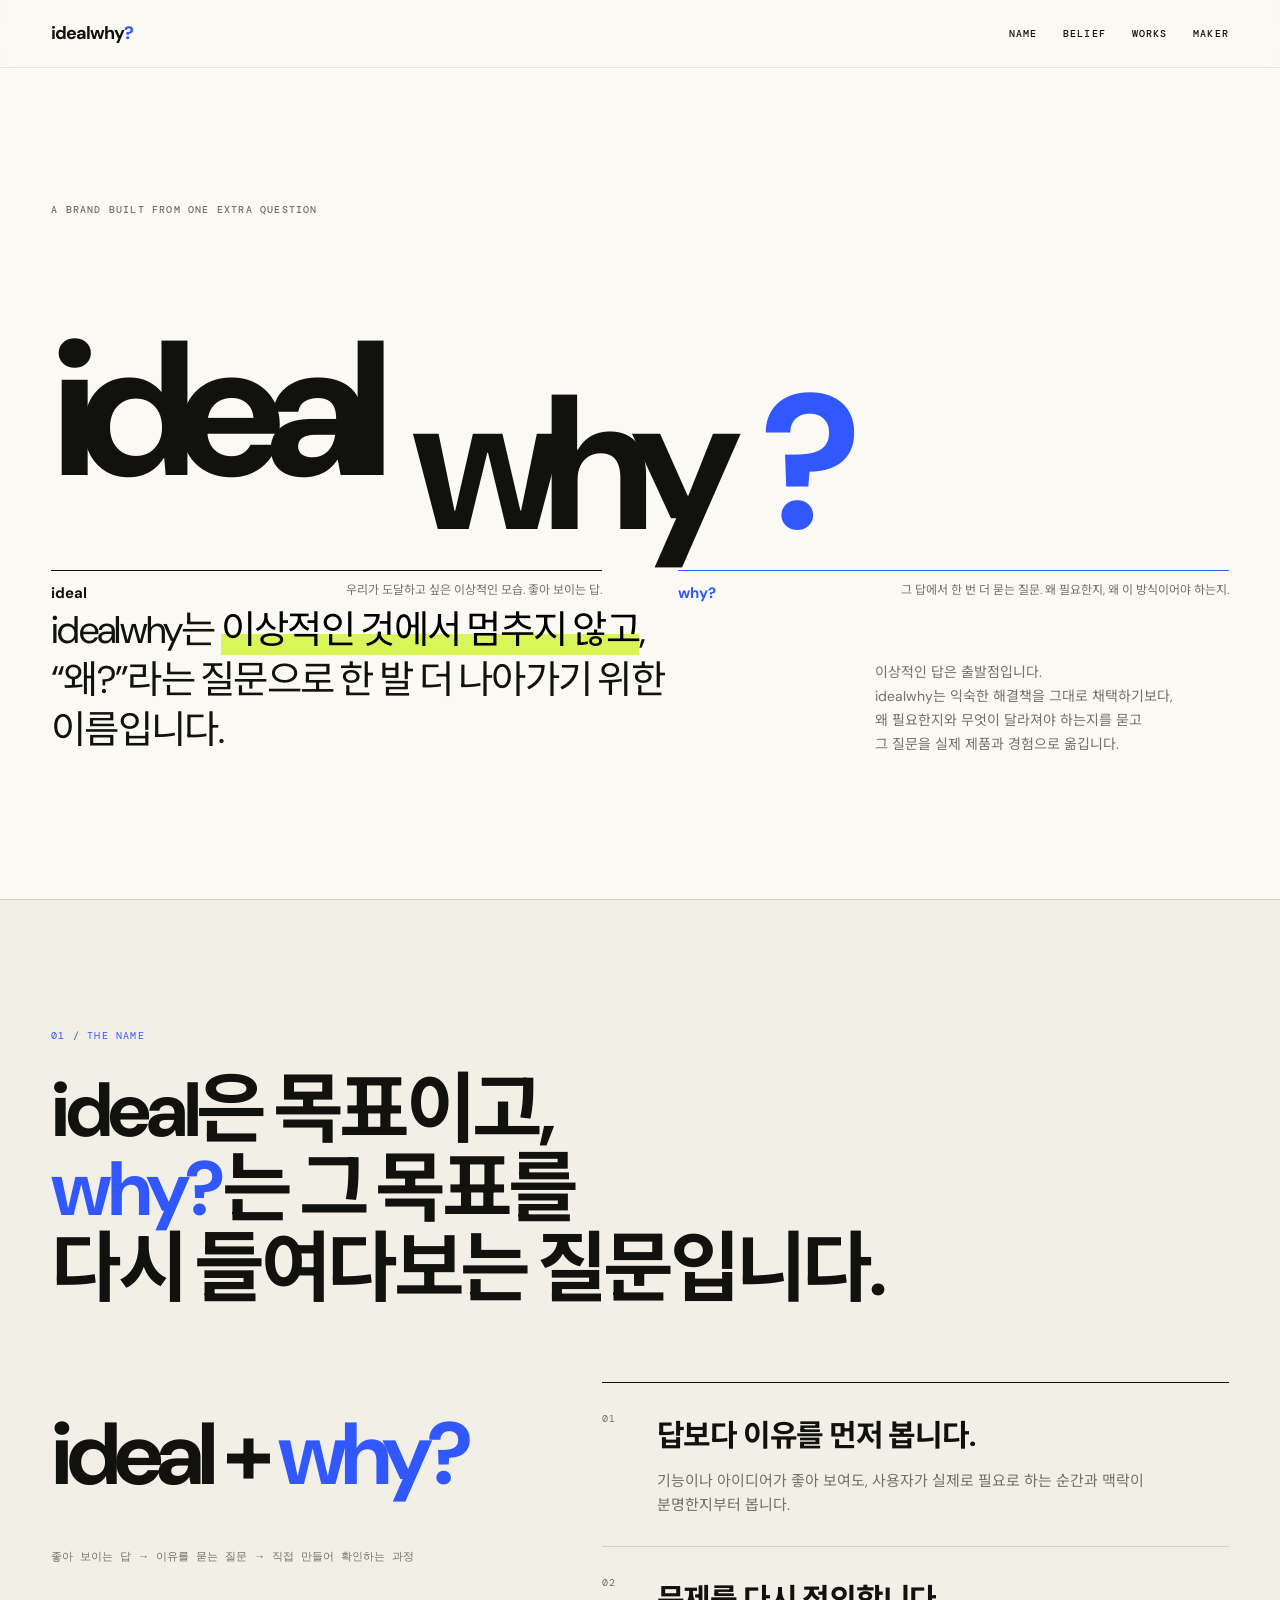
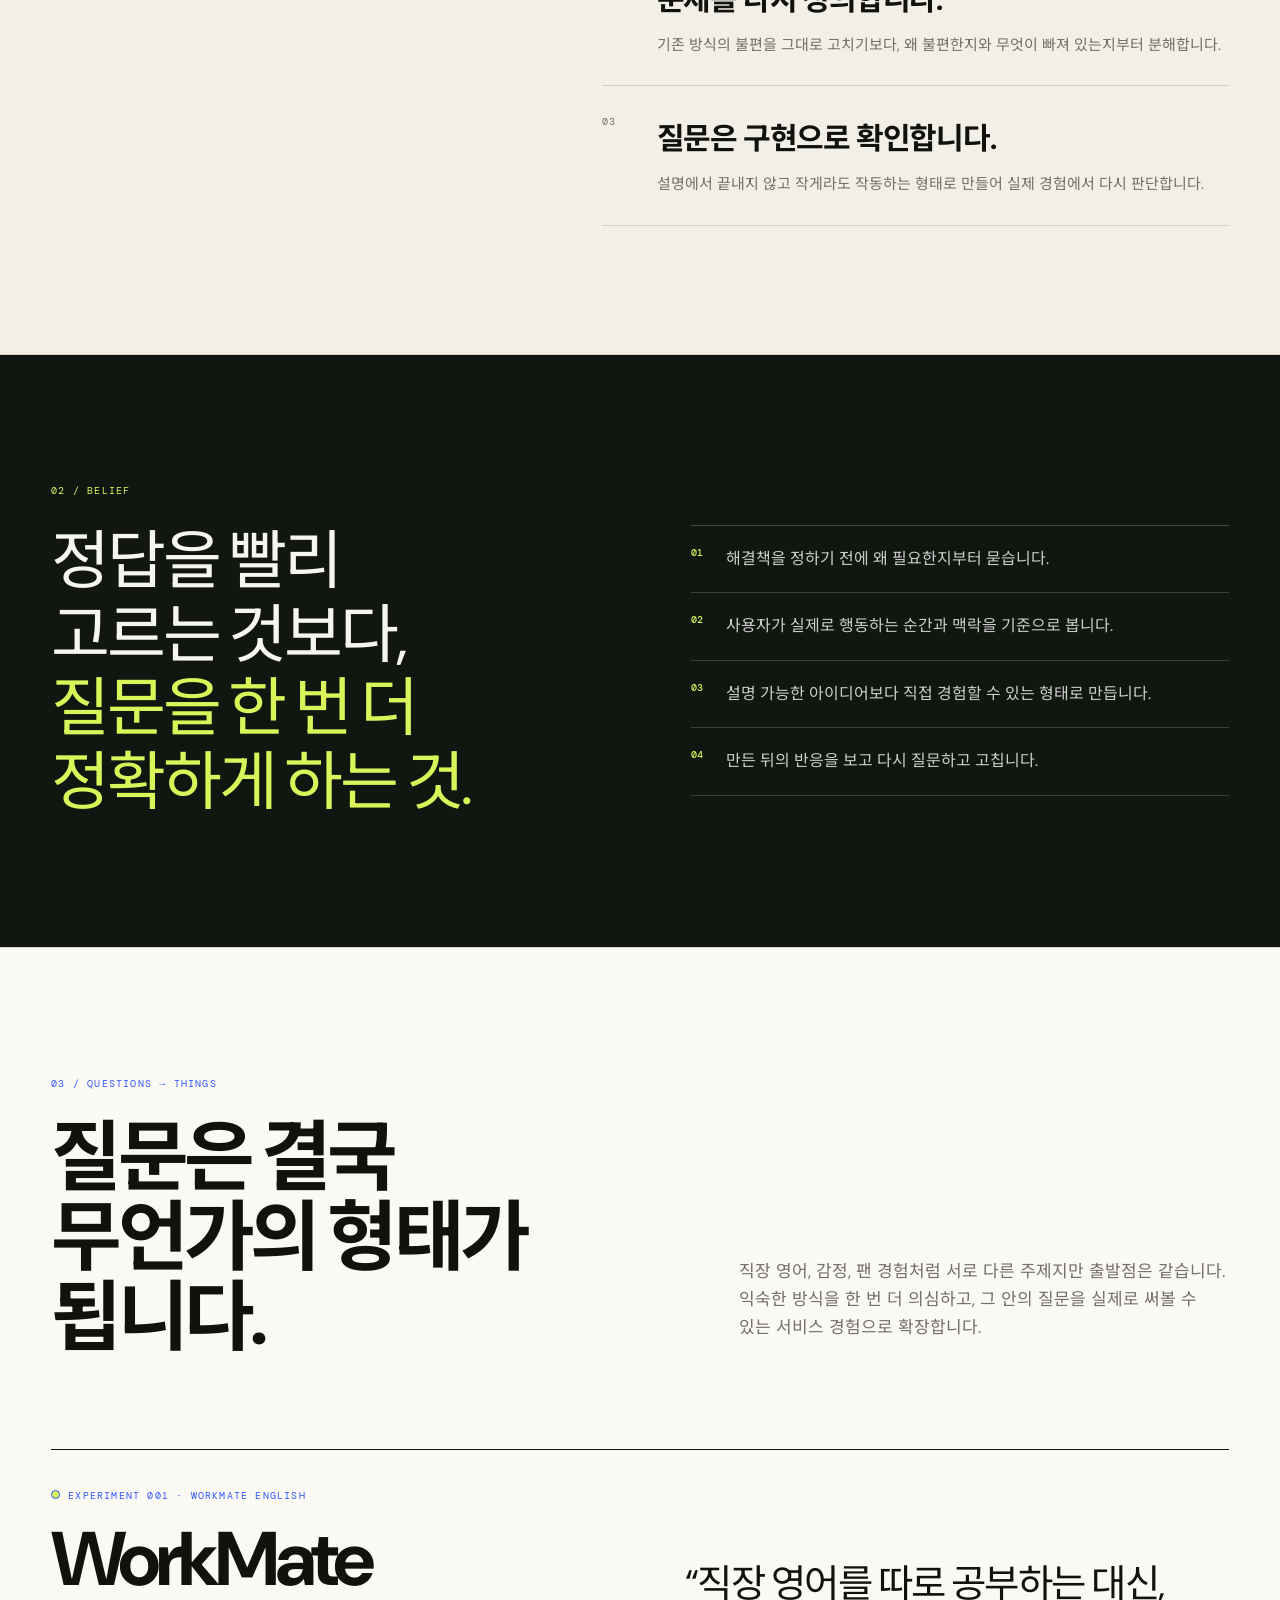
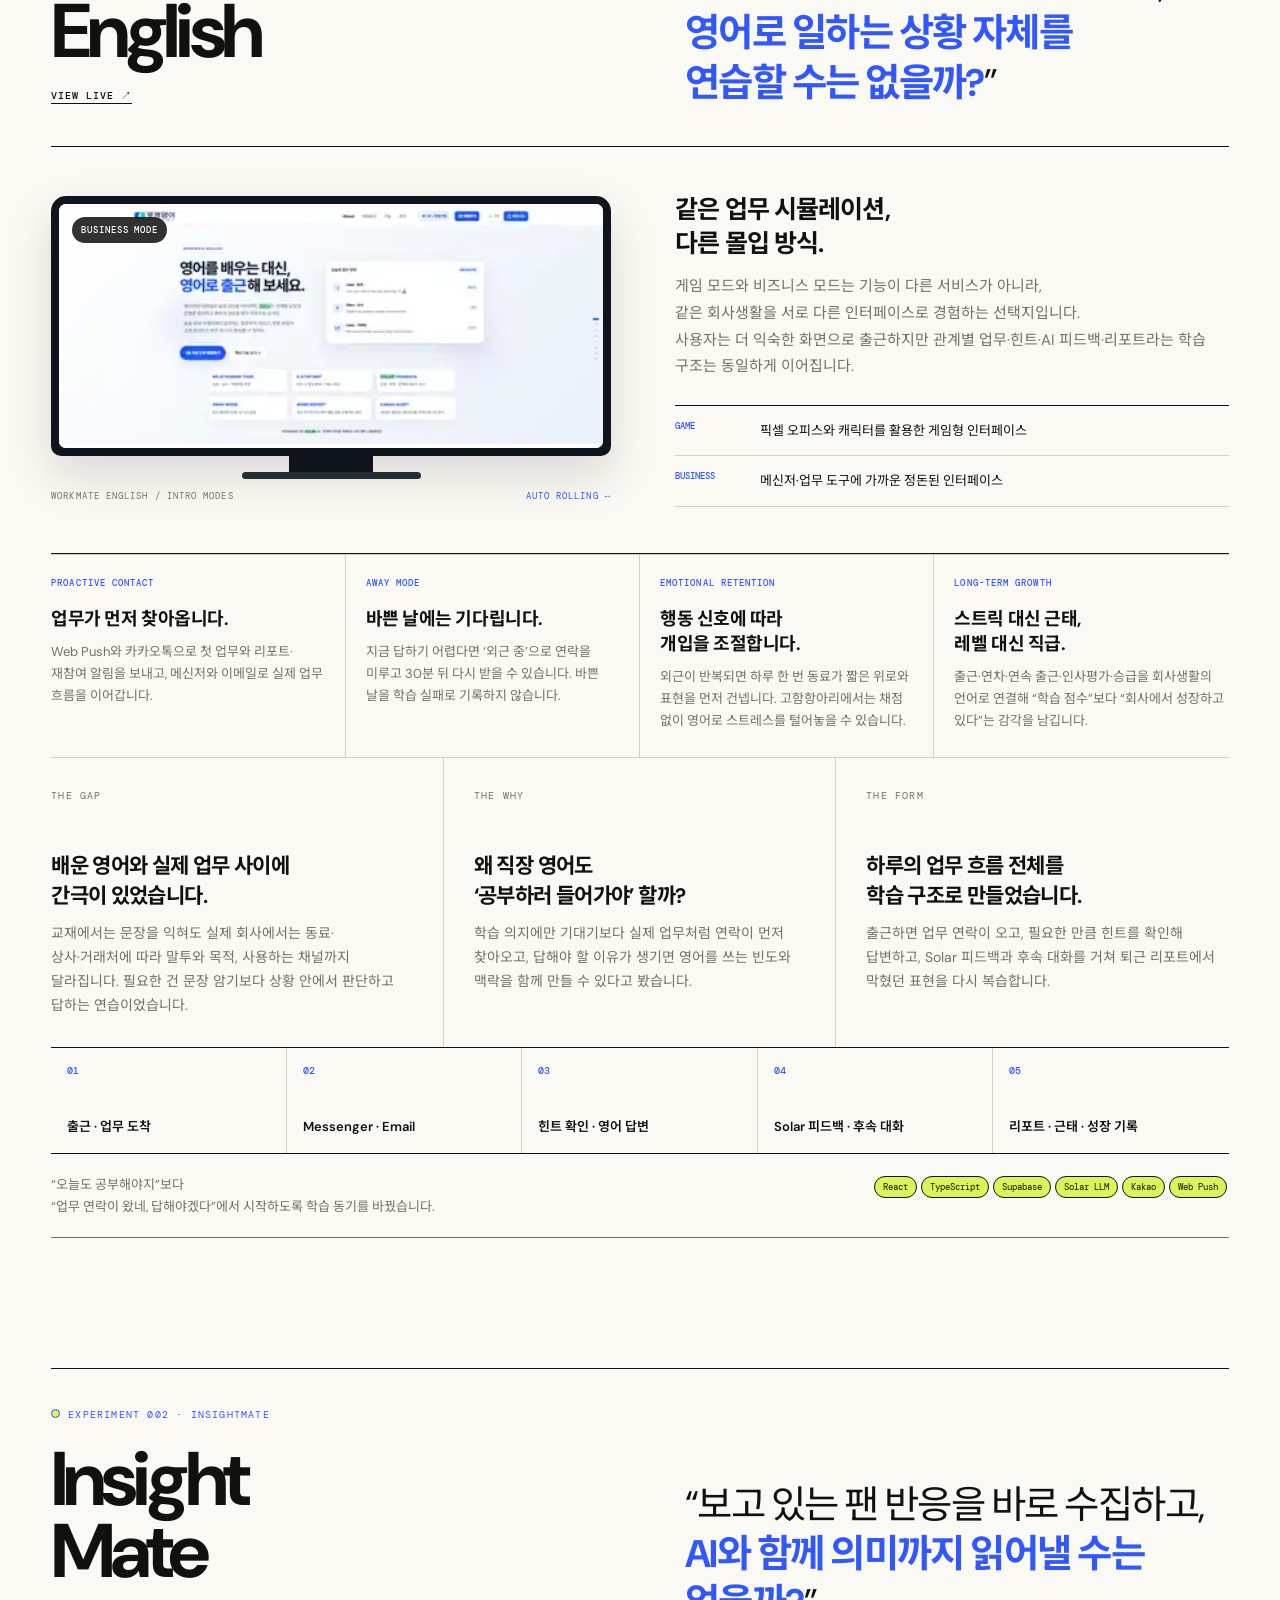
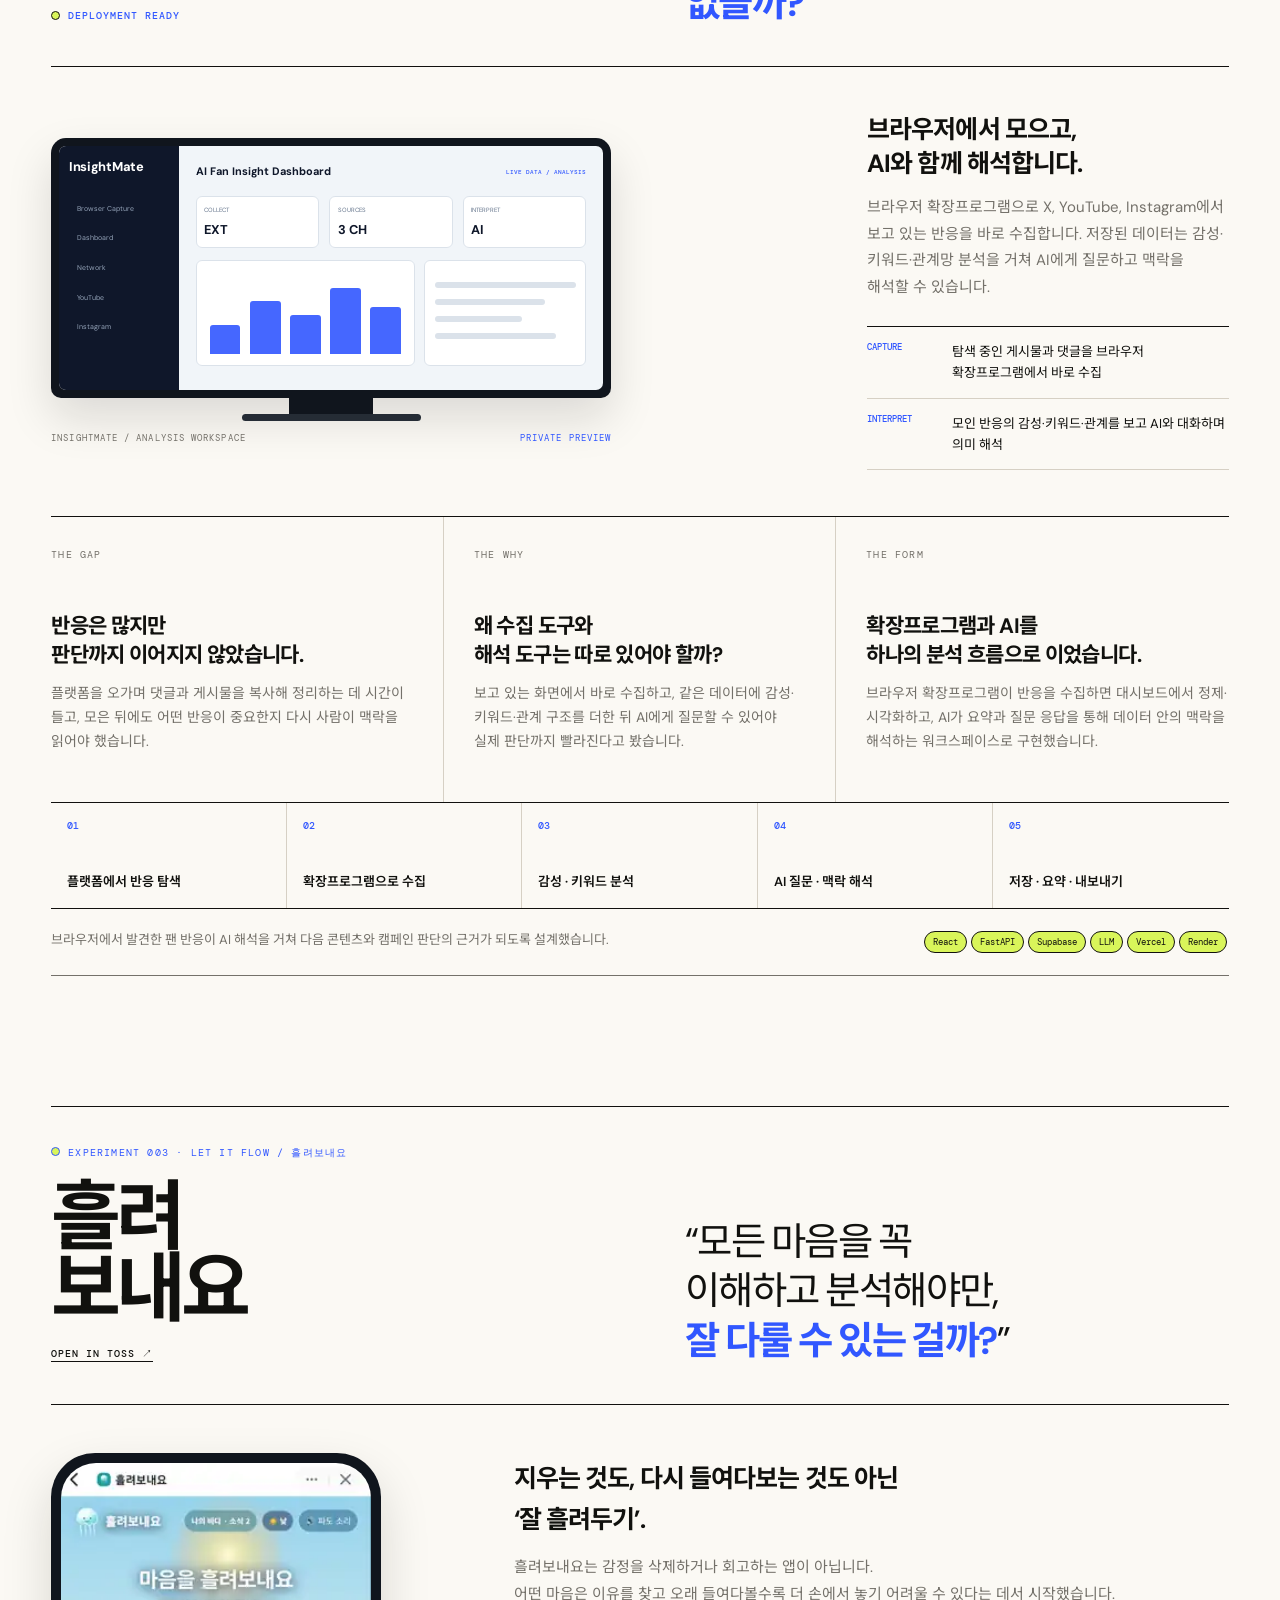
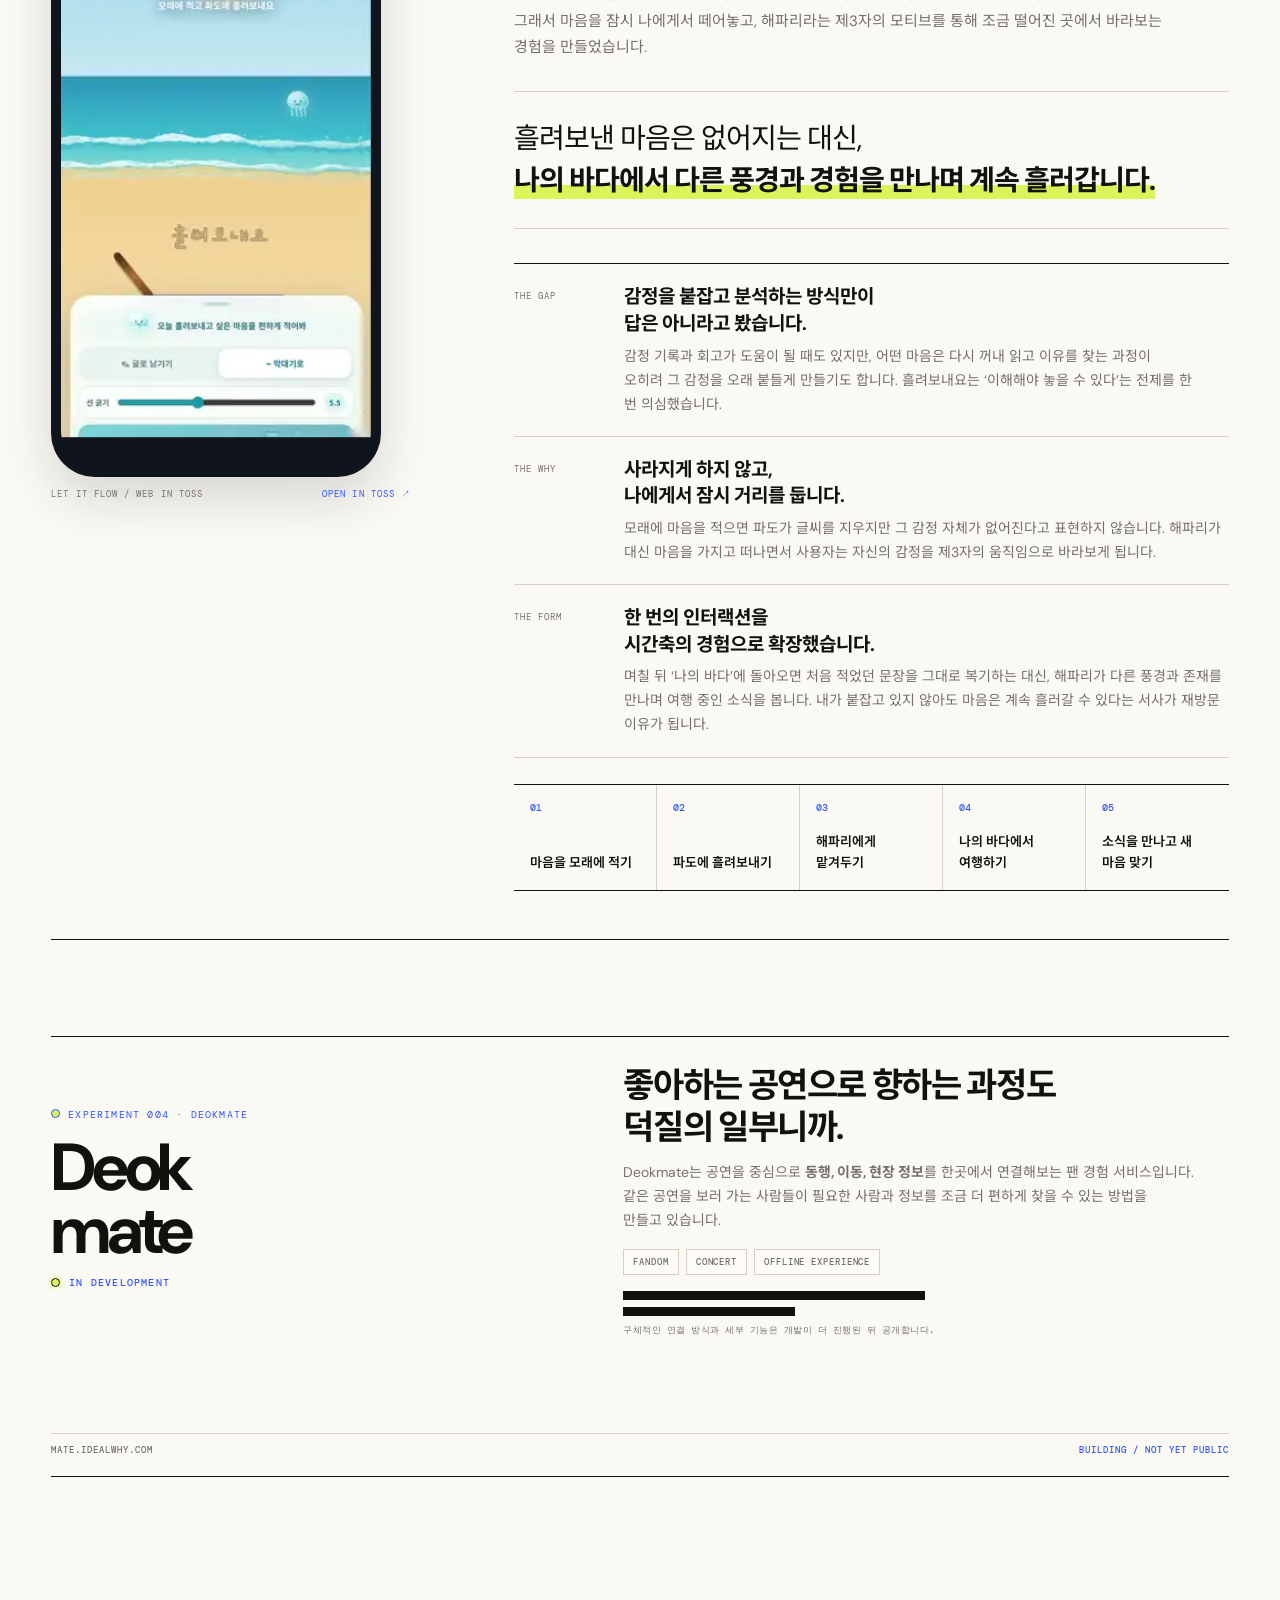
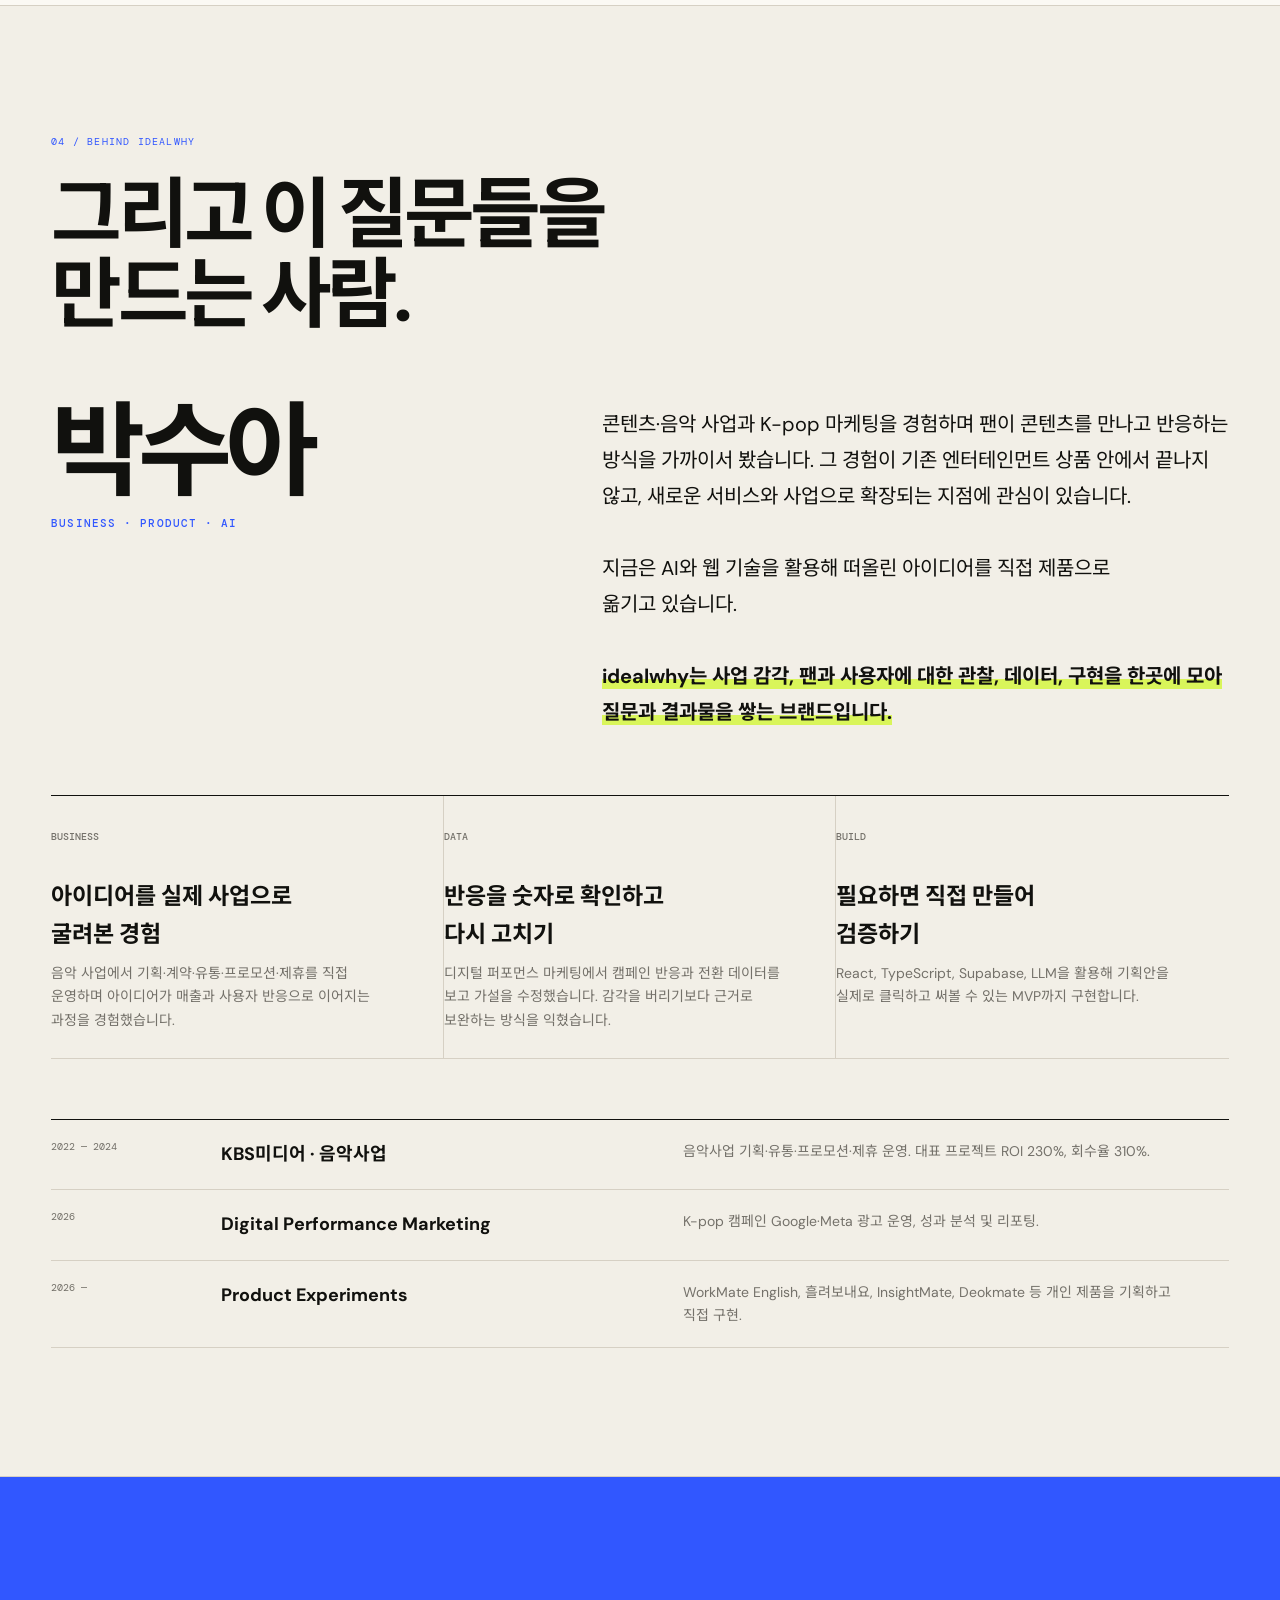
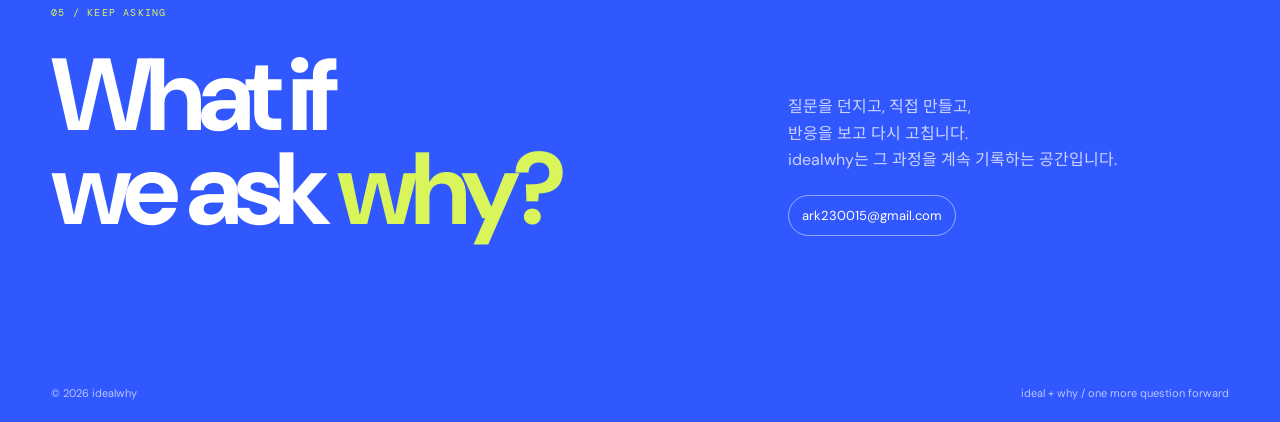
==== index.html @ dee903a0 "refine: emphasize InsightMate capture and AI workflow" ====
<!doctype html><html lang="ko"><head><meta charset="utf-8"><meta name="viewport" content="width=device-width,initial-scale=1"><meta name="description" content="idealwhy — 이상적인 답에서 멈추지 않고, 왜?라는 질문으로 한 발 더 나아가는 브랜드."><meta property="og:type" content="website"><meta property="og:locale" content="ko_KR"><meta property="og:site_name" content="idealwhy"><meta property="og:title" content="idealwhy — ideal + why"><meta property="og:description" content="이상적인 답에서 멈추지 않고, ‘왜?’라는 질문으로 한 발 더 나아갑니다."><meta property="og:url" content="https://www.idealwhy.com/"><meta property="og:image" content="https://www.idealwhy.com/og-idealwhy.png?v=20260826-og2"><meta property="og:image:secure_url" content="https://www.idealwhy.com/og-idealwhy.png?v=20260826-og2"><meta property="og:image:type" content="image/png"><meta property="og:image:width" content="1200"><meta property="og:image:height" content="630"><meta name="twitter:card" content="summary_large_image"><meta name="twitter:title" content="idealwhy — ideal + why"><meta name="twitter:description" content="이상적인 답에서 멈추지 않고, ‘왜?’라는 질문으로 한 발 더 나아갑니다."><meta name="twitter:image" content="https://www.idealwhy.com/og-idealwhy.png?v=20260826-og2"><link rel="icon" type="image/png" sizes="32x32" href="/favicon-idw-32.png?v=20260826k"><link rel="icon" type="image/png" sizes="16x16" href="/favicon-idw-16.png?v=20260826k"><link rel="shortcut icon" type="image/png" href="/favicon-idw-32.png?v=20260826k"><meta name="theme-color" content="#fbf9f4"><title>idealwhy — ideal + why</title></head><body><script>fetch('base.html?v=20260826k').then(r=>r.text()).then(html=>{html=html.replace('</head>','<meta property="og:type" content="website"><meta property="og:locale" content="ko_KR"><meta property="og:site_name" content="idealwhy"><meta property="og:title" content="idealwhy — ideal + why"><meta property="og:description" content="이상적인 답에서 멈추지 않고, ‘왜?’라는 질문으로 한 발 더 나아갑니다."><meta property="og:url" content="https://www.idealwhy.com/"><meta property="og:image" content="https://www.idealwhy.com/og-idealwhy.png?v=20260826-og2"><meta property="og:image:width" content="1200"><meta property="og:image:height" content="630"><link rel="icon" type="image/png" sizes="32x32" href="/favicon-idw-32.png?v=20260826k"><link rel="icon" type="image/png" sizes="16x16" href="/favicon-idw-16.png?v=20260826k"><link rel="shortcut icon" type="image/png" href="/favicon-idw-32.png?v=20260826k"><meta name="theme-color" content="#fbf9f4"><link rel="stylesheet" href="style-monitor-fix.css?v=20260826k"><link rel="stylesheet" href="hero-glitch.css?v=20260826k"><script async src="https://www.googletagmanager.com/gtag/js?id=G-F6FELRLPHC"><\/script><script>window.dataLayer=window.dataLayer||[];function gtag(){dataLayer.push(arguments)}gtag("js",new Date());gtag("config","G-F6FELRLPHC");<\/script></head>');html=html.replace('</body>','<script src="monitor-roll.js?v=20260826k"><\/script><script src="content-refine.js?v=20260828a"><\/script><script src="insightmate-card.js?v=20260828b"><\/script><script src="deokmate-teaser.js?v=20260828a"><\/script><script src="experience-bridge.js?v=20260828a"><\/script><script src="analytics.js?v=20260828a"><\/script></body>');html=html.replace('<a href="https://github.com/ark-netizen" target="_blank" rel="noreferrer">GitHub ↗</a>','');document.open();document.write(html);document.close();});</script></body></html>
---- style-monitor-fix.css ----
.monitor-showcase{grid-template-columns:minmax(0,560px) minmax(300px,1fr)!important;gap:clamp(36px,5vw,64px)!important;align-items:center!important}.monitor{width:min(100%,560px)!important;margin:0!important}.monitor-shell{padding:8px!important;background:#10151d!important;border-radius:15px 15px 10px 10px!important;box-shadow:0 20px 46px #11110e22!important}.monitor-screen{position:relative!important;display:block!important;overflow:hidden!important;background:#fff!important;border-radius:7px!important;aspect-ratio:1899/854!important;height:auto!important}.monitor-track{position:relative!important;display:block!important;width:100%!important;height:100%!important;transform:none!important;animation:none!important}.screen{position:absolute!important;inset:0!important;width:100%!important;height:100%!important;display:block!important;background:#fff!important;opacity:0!important;transform:translateX(100%)!important;transition:transform .58s cubic-bezier(.22,.8,.2,1),opacity .4s ease!important;pointer-events:none!important}.screen.active{opacity:1!important;transform:translateX(0)!important;pointer-events:auto!important;z-index:2!important}.screen.exit-left{opacity:0!important;transform:translateX(-100%)!important;z-index:1!important}.screen img{display:block!important;width:100%!important;height:100%!important;max-width:none!important;max-height:none!important;object-fit:contain!important;object-position:center center!important}.monitor-neck{width:15%!important;height:16px!important;margin:auto!important;background:#10151d!important}.monitor-base{width:32%!important;height:7px!important;margin:0 auto!important;background:#252c35!important;border-radius:999px!important}@media(max-width:850px){.monitor-showcase{grid-template-columns:1fr!important}.monitor{width:min(100%,560px)!important;margin:0 auto!important}}@media(max-width:540px){.monitor{width:100%!important}.monitor-shell{padding:6px!important}.monitor-neck{height:13px!important}}@media(prefers-reduced-motion:reduce){.screen{transition:none!important}}
---- hero-glitch.css ----
/* Glitch effect intentionally disabled. Keep the wordmark clean. */
.logo::before,
.logo::after,
.logo i::after,
.brand::before,
.brand::after,
.brand .why::before,
.brand .why::after,
.brand .q::after{
  content:none!important;
  display:none!important;
  animation:none!important;
  opacity:0!important;
}
.brand .q{
  filter:none!important;
  text-shadow:none!important;
}
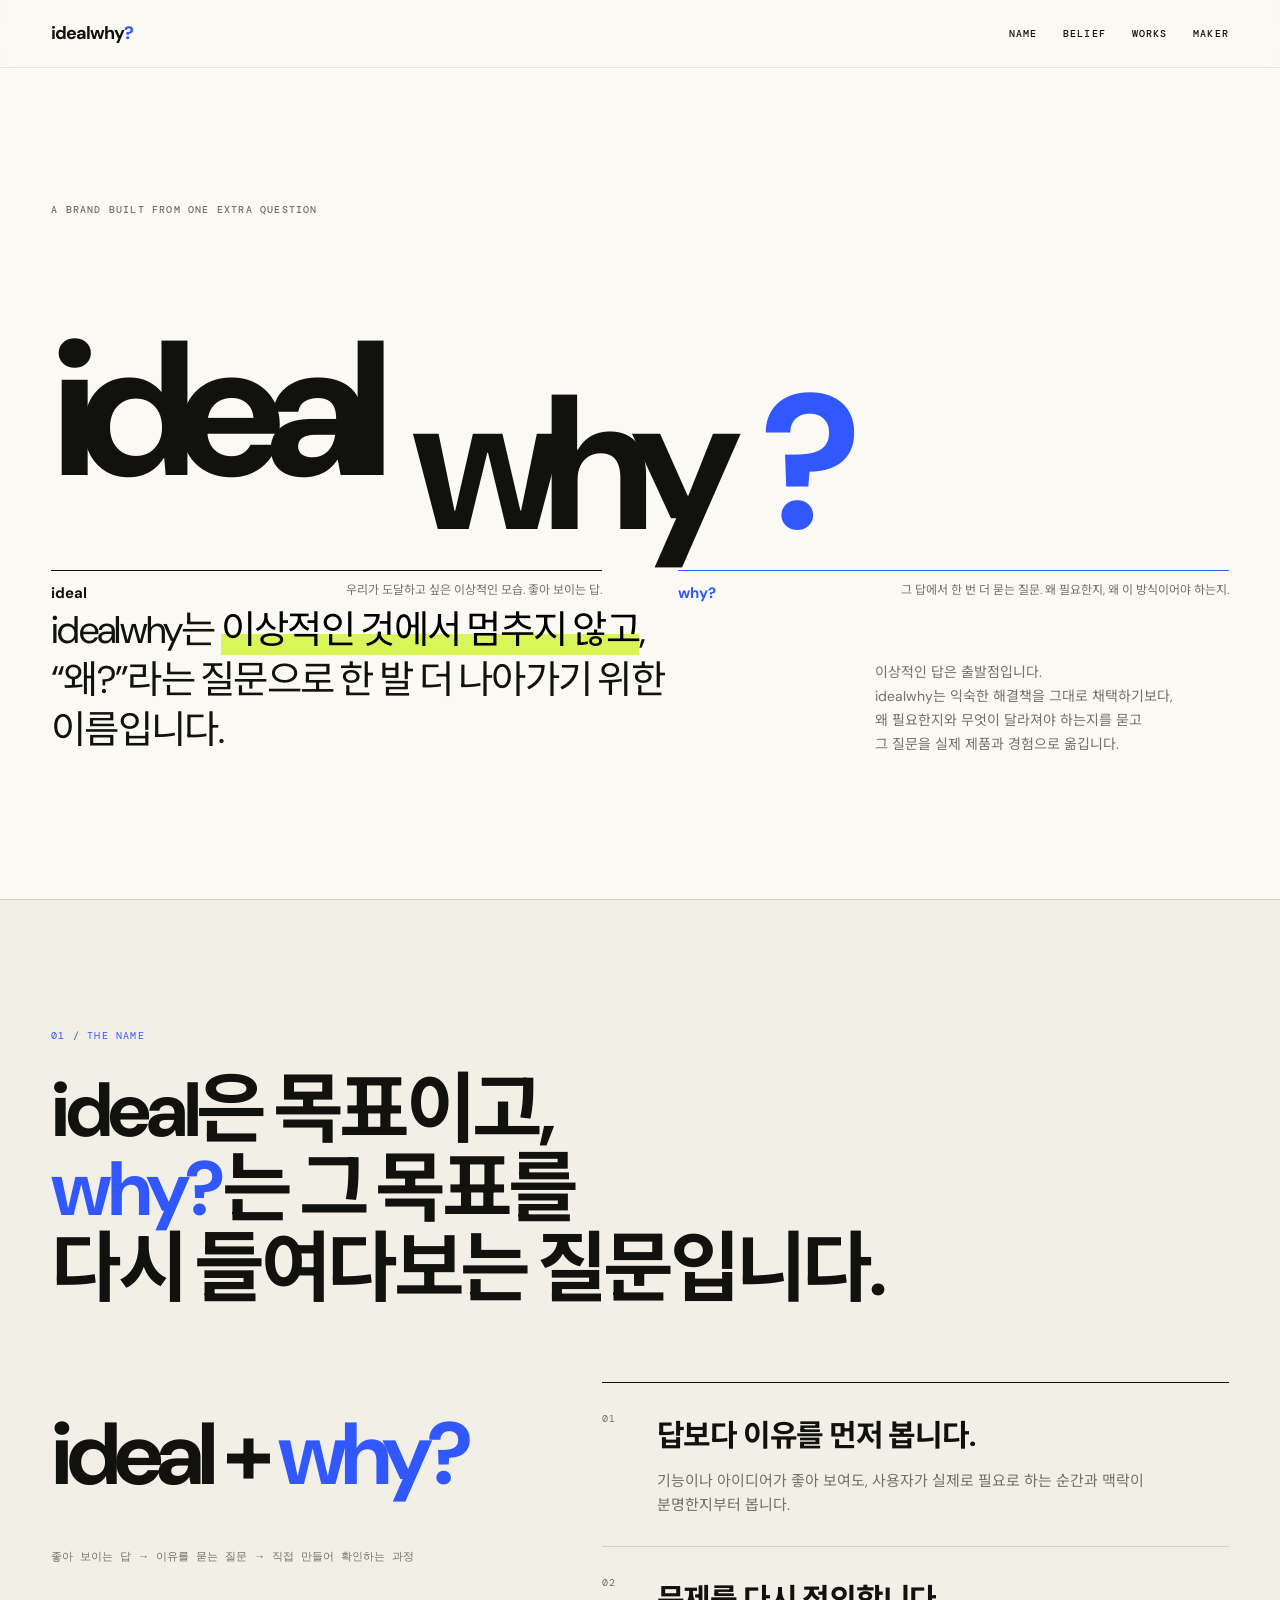
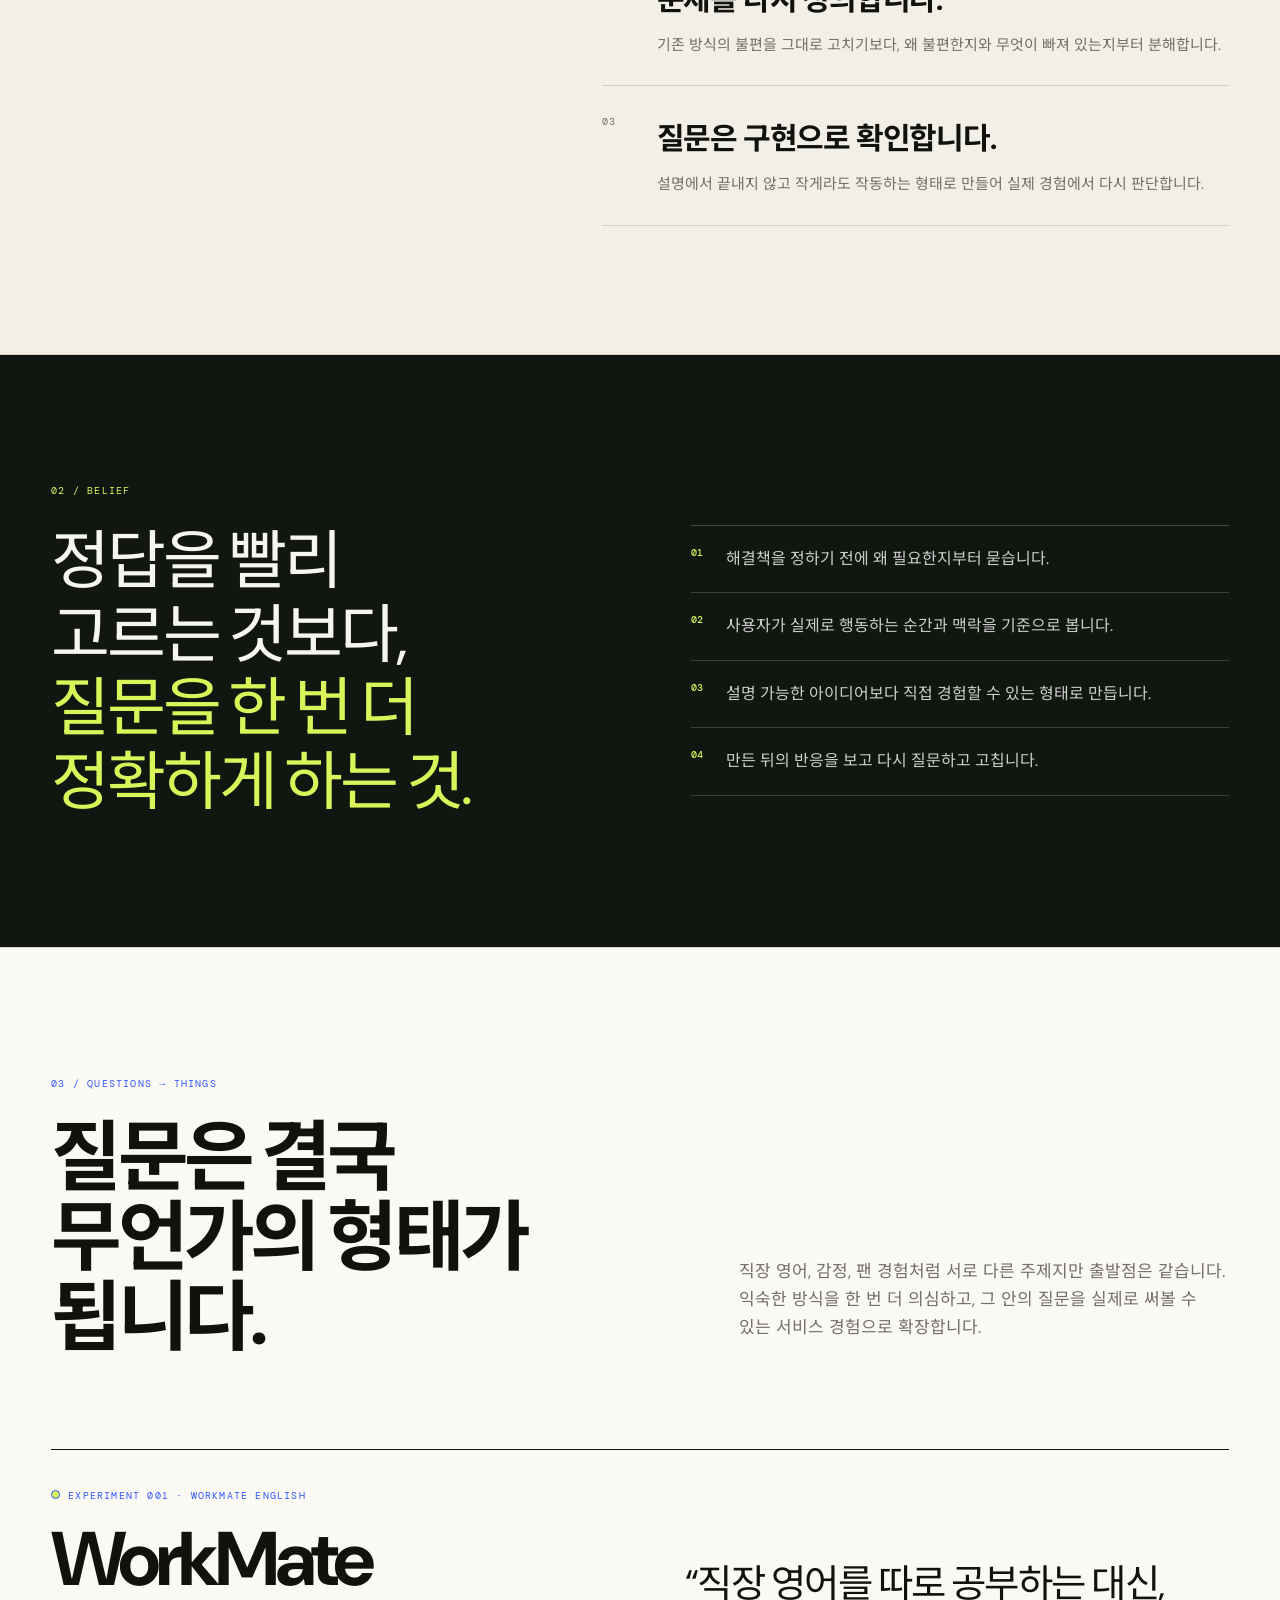
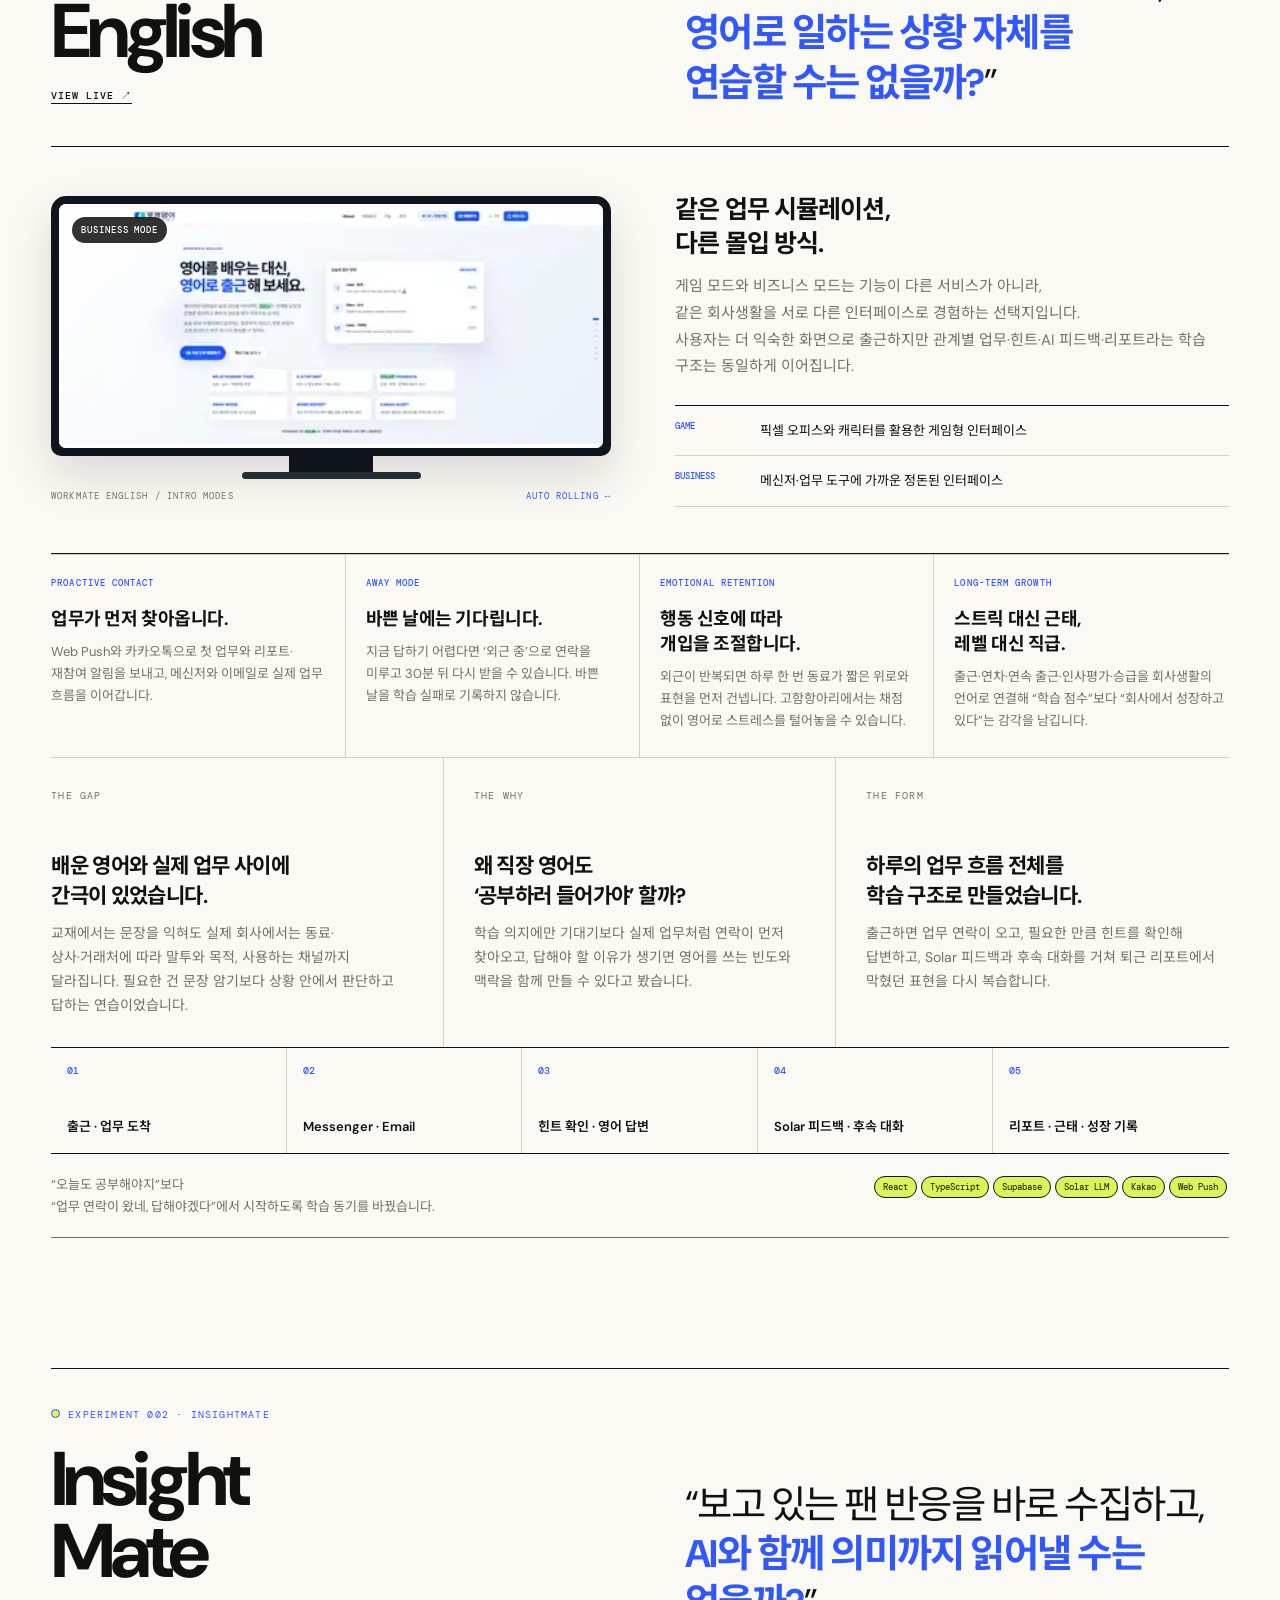
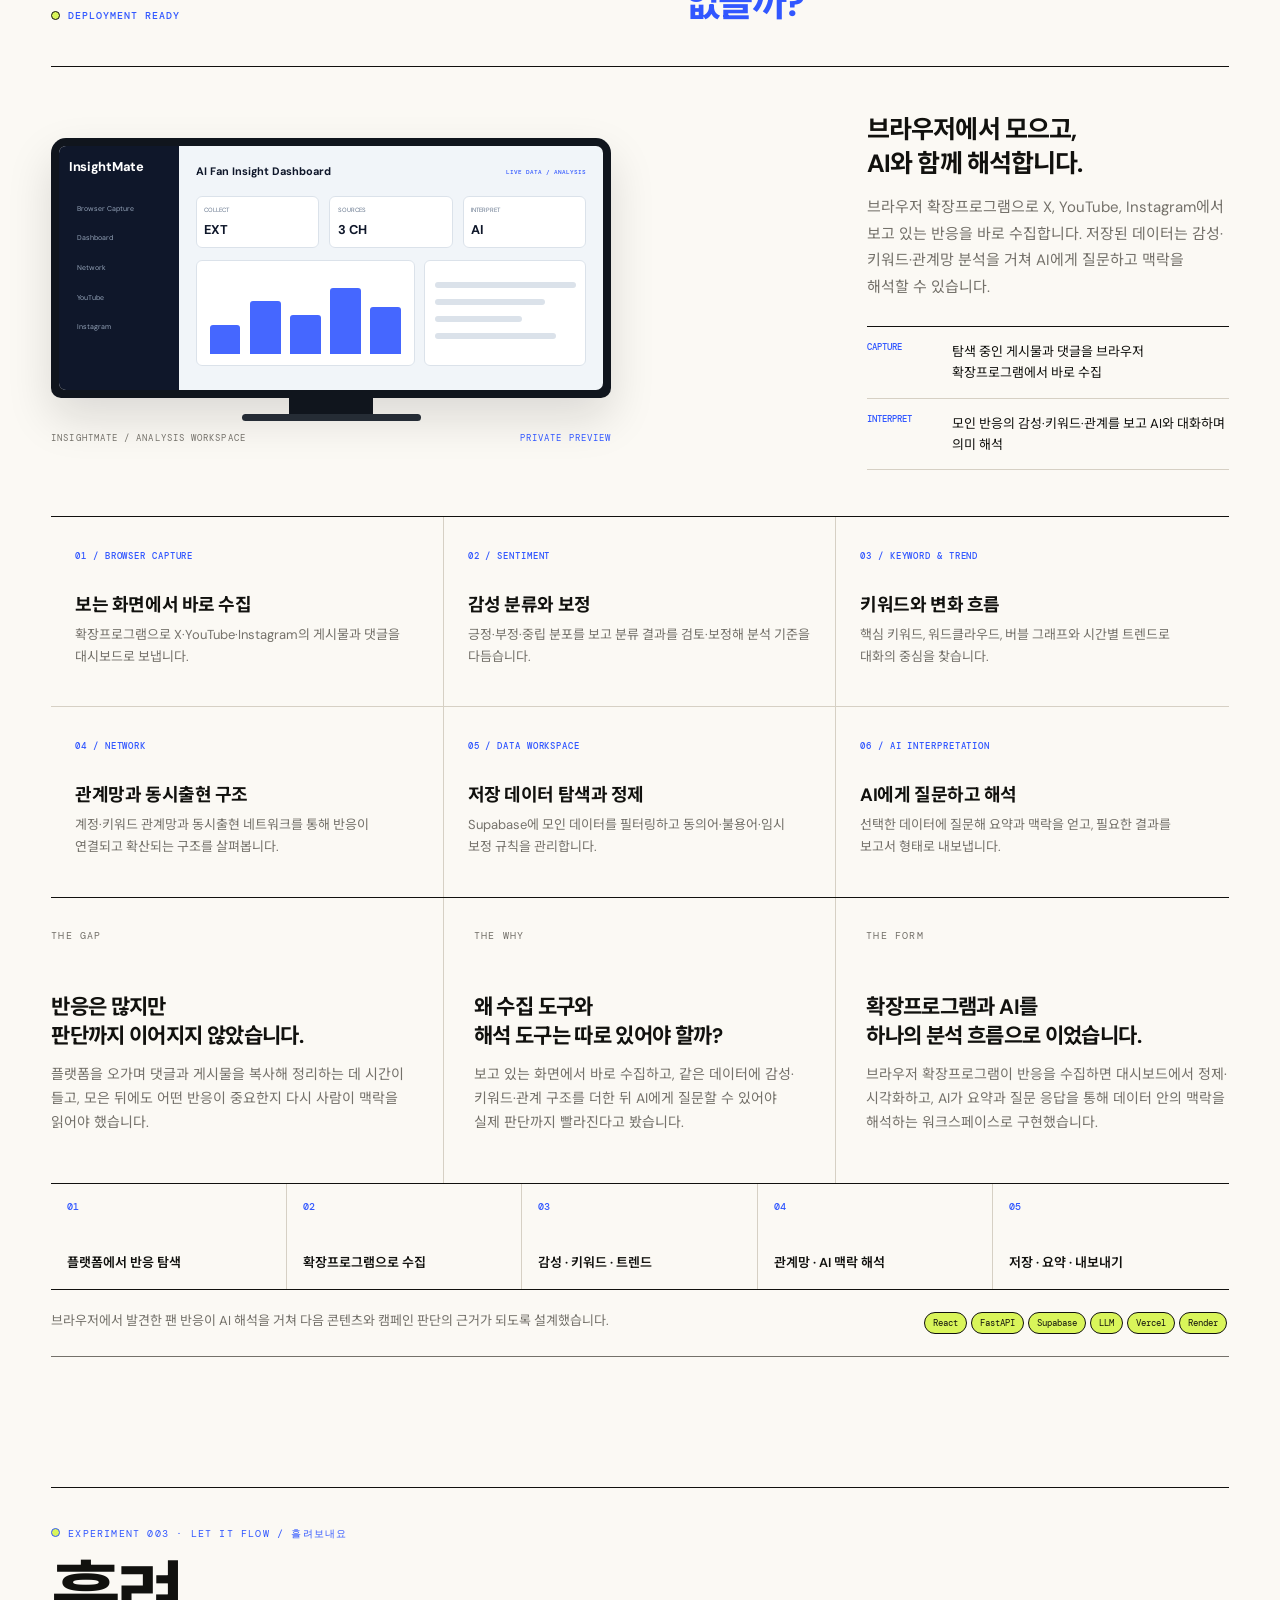
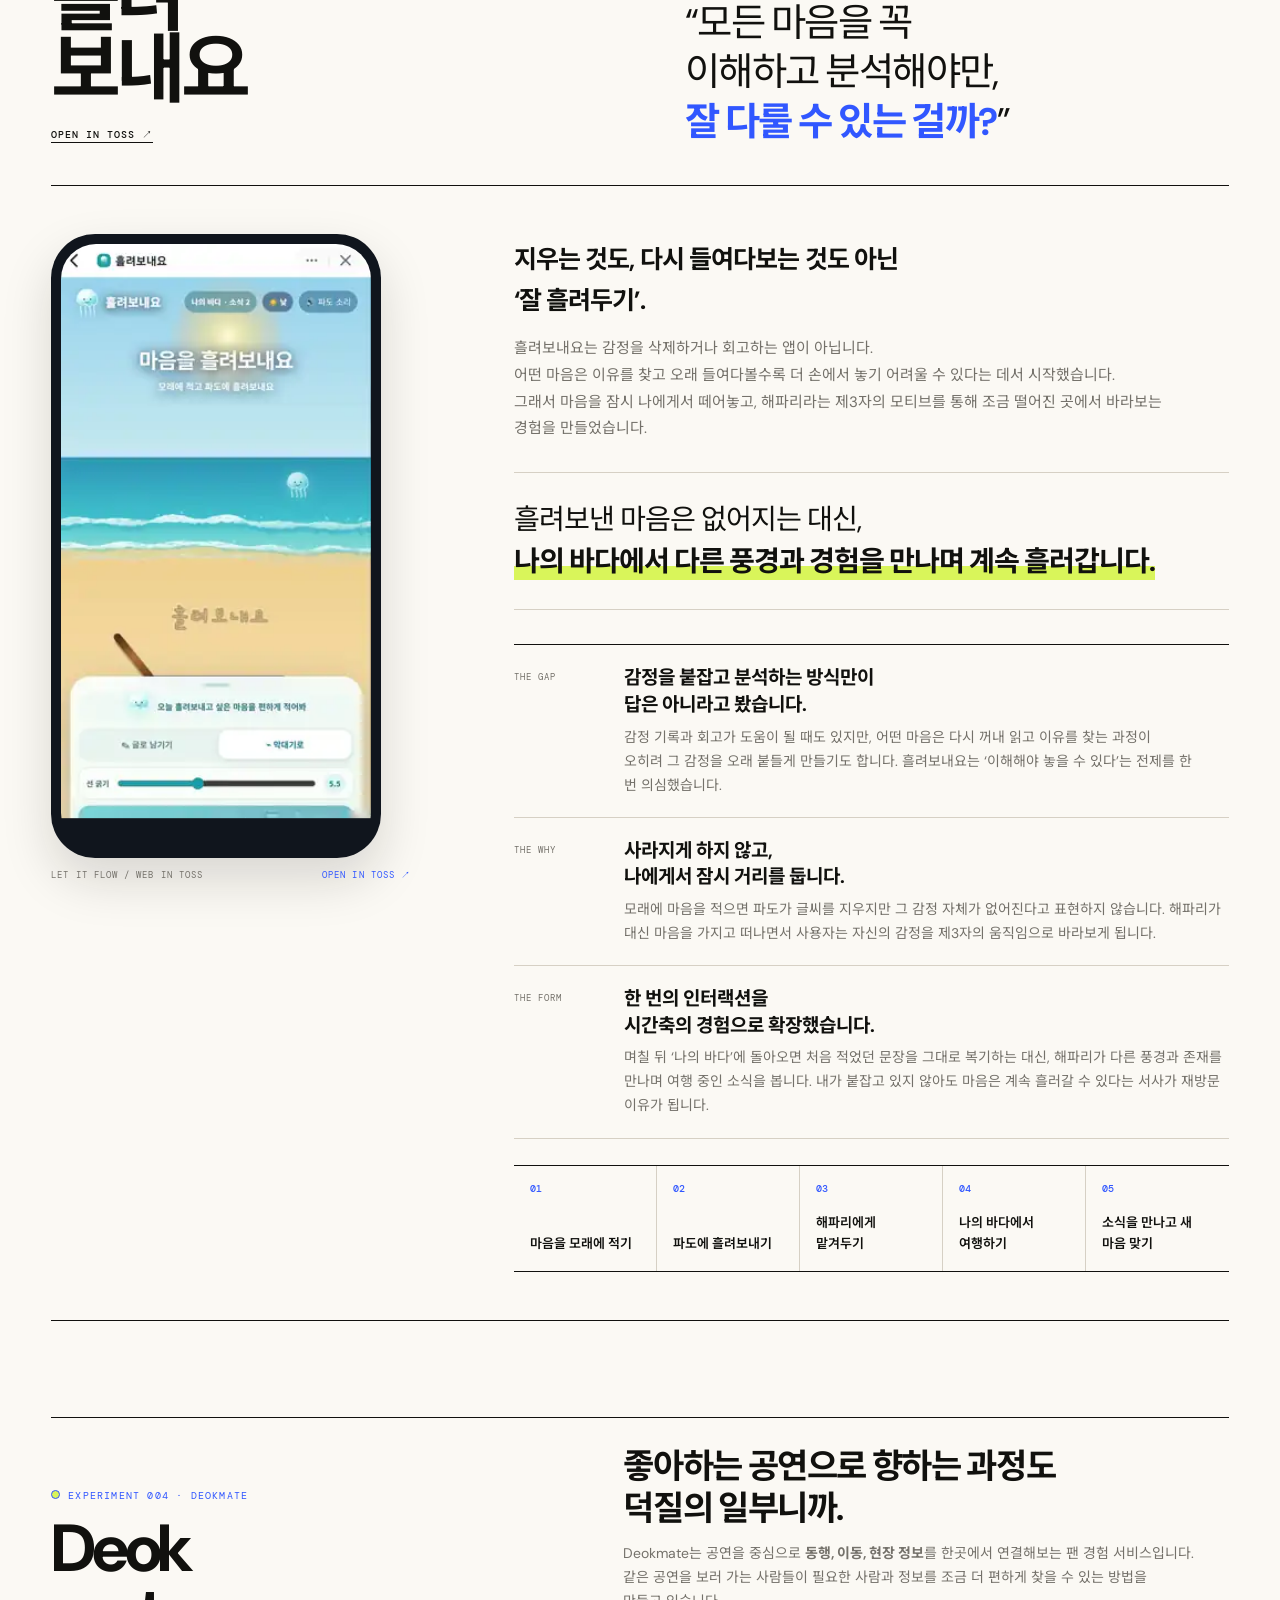
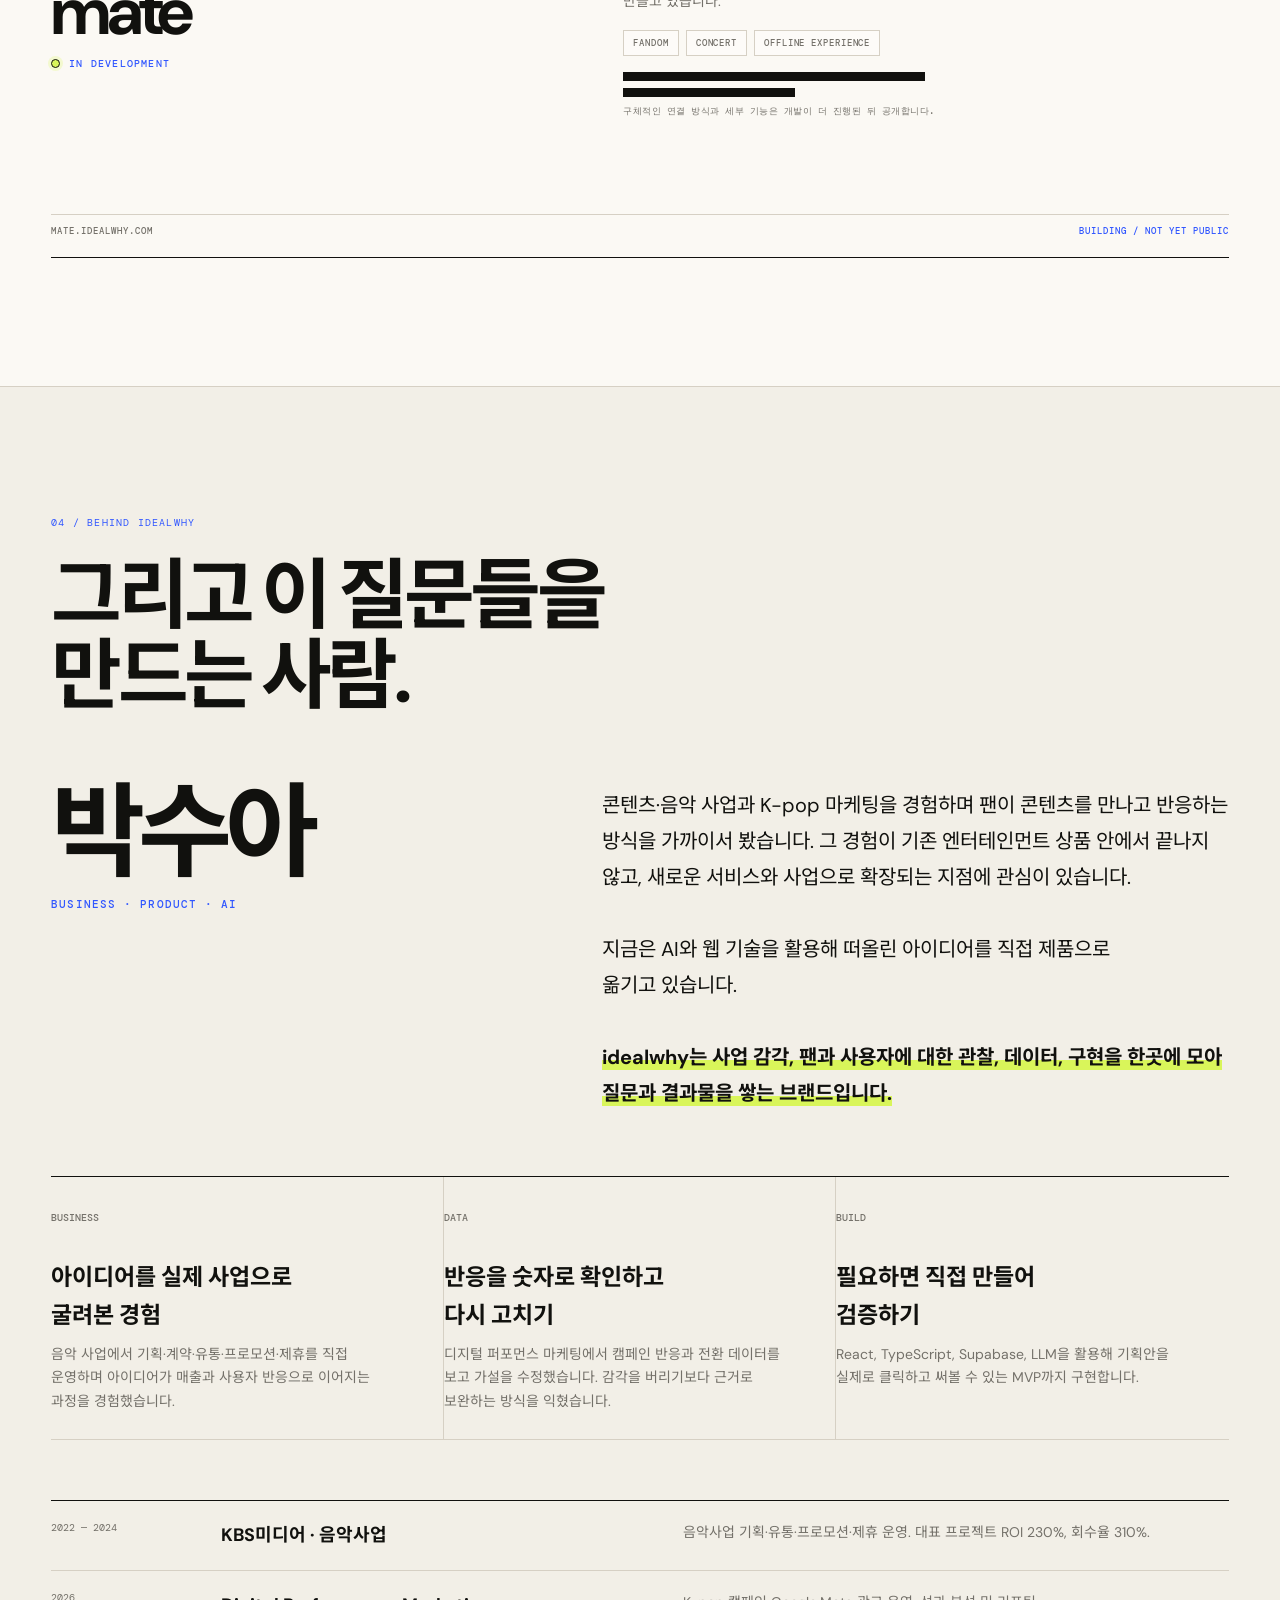
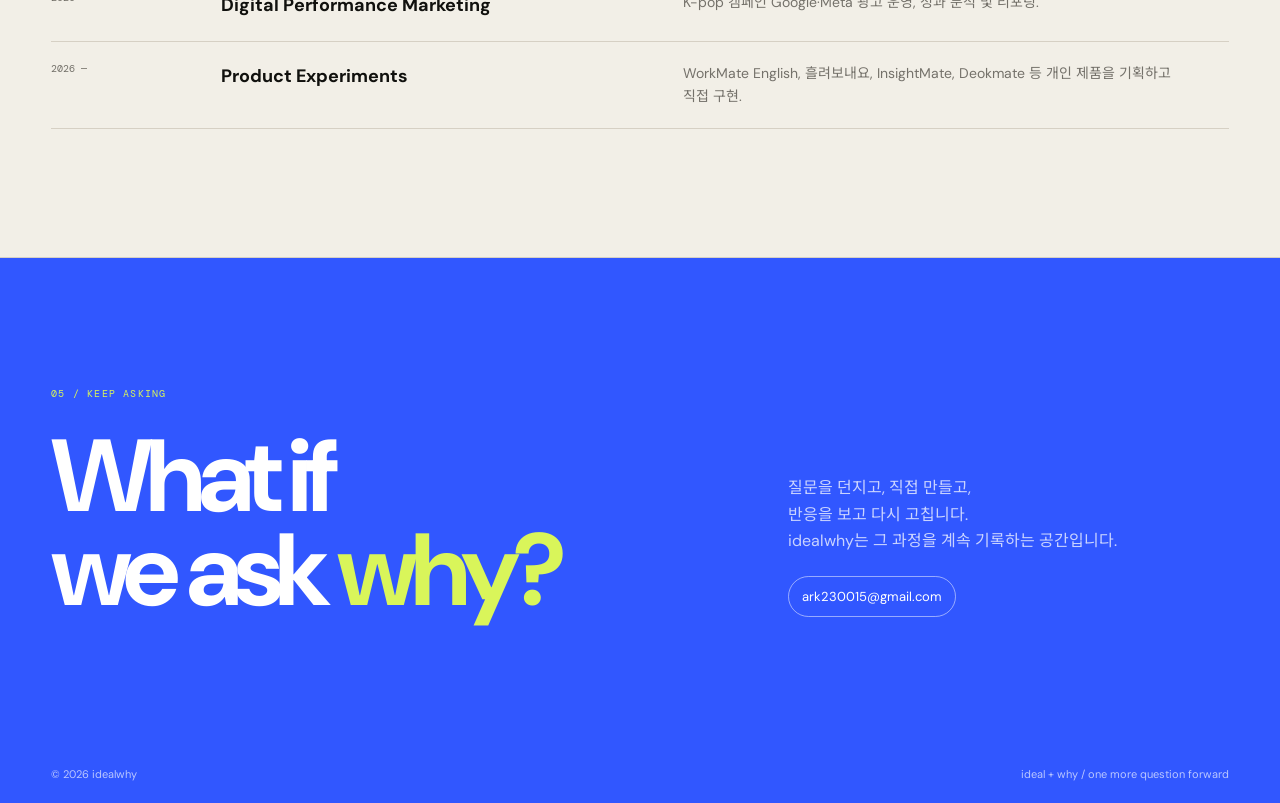
==== commit 7104c57f: "refine: expand InsightMate analysis capabilities" ====
--- a/index.html
+++ b/index.html
@@ -1 +1 @@
-<!doctype html><html lang="ko"><head><meta charset="utf-8"><meta name="viewport" content="width=device-width,initial-scale=1"><meta name="description" content="idealwhy — 이상적인 답에서 멈추지 않고, 왜?라는 질문으로 한 발 더 나아가는 브랜드."><meta property="og:type" content="website"><meta property="og:locale" content="ko_KR"><meta property="og:site_name" content="idealwhy"><meta property="og:title" content="idealwhy — ideal + why"><meta property="og:description" content="이상적인 답에서 멈추지 않고, ‘왜?’라는 질문으로 한 발 더 나아갑니다."><meta property="og:url" content="https://www.idealwhy.com/"><meta property="og:image" content="https://www.idealwhy.com/og-idealwhy.png?v=20260826-og2"><meta property="og:image:secure_url" content="https://www.idealwhy.com/og-idealwhy.png?v=20260826-og2"><meta property="og:image:type" content="image/png"><meta property="og:image:width" content="1200"><meta property="og:image:height" content="630"><meta name="twitter:card" content="summary_large_image"><meta name="twitter:title" content="idealwhy — ideal + why"><meta name="twitter:description" content="이상적인 답에서 멈추지 않고, ‘왜?’라는 질문으로 한 발 더 나아갑니다."><meta name="twitter:image" content="https://www.idealwhy.com/og-idealwhy.png?v=20260826-og2"><link rel="icon" type="image/png" sizes="32x32" href="/favicon-idw-32.png?v=20260826k"><link rel="icon" type="image/png" sizes="16x16" href="/favicon-idw-16.png?v=20260826k"><link rel="shortcut icon" type="image/png" href="/favicon-idw-32.png?v=20260826k"><meta name="theme-color" content="#fbf9f4"><title>idealwhy — ideal + why</title></head><body><script>fetch('base.html?v=20260826k').then(r=>r.text()).then(html=>{html=html.replace('</head>','<meta property="og:type" content="website"><meta property="og:locale" content="ko_KR"><meta property="og:site_name" content="idealwhy"><meta property="og:title" content="idealwhy — ideal + why"><meta property="og:description" content="이상적인 답에서 멈추지 않고, ‘왜?’라는 질문으로 한 발 더 나아갑니다."><meta property="og:url" content="https://www.idealwhy.com/"><meta property="og:image" content="https://www.idealwhy.com/og-idealwhy.png?v=20260826-og2"><meta property="og:image:width" content="1200"><meta property="og:image:height" content="630"><link rel="icon" type="image/png" sizes="32x32" href="/favicon-idw-32.png?v=20260826k"><link rel="icon" type="image/png" sizes="16x16" href="/favicon-idw-16.png?v=20260826k"><link rel="shortcut icon" type="image/png" href="/favicon-idw-32.png?v=20260826k"><meta name="theme-color" content="#fbf9f4"><link rel="stylesheet" href="style-monitor-fix.css?v=20260826k"><link rel="stylesheet" href="hero-glitch.css?v=20260826k"><script async src="https://www.googletagmanager.com/gtag/js?id=G-F6FELRLPHC"><\/script><script>window.dataLayer=window.dataLayer||[];function gtag(){dataLayer.push(arguments)}gtag("js",new Date());gtag("config","G-F6FELRLPHC");<\/script></head>');html=html.replace('</body>','<script src="monitor-roll.js?v=20260826k"><\/script><script src="content-refine.js?v=20260828a"><\/script><script src="insightmate-card.js?v=20260828b"><\/script><script src="deokmate-teaser.js?v=20260828a"><\/script><script src="experience-bridge.js?v=20260828a"><\/script><script src="analytics.js?v=20260828a"><\/script></body>');html=html.replace('<a href="https://github.com/ark-netizen" target="_blank" rel="noreferrer">GitHub ↗</a>','');document.open();document.write(html);document.close();});</script></body></html>+<!doctype html><html lang="ko"><head><meta charset="utf-8"><meta name="viewport" content="width=device-width,initial-scale=1"><meta name="description" content="idealwhy — 이상적인 답에서 멈추지 않고, 왜?라는 질문으로 한 발 더 나아가는 브랜드."><meta property="og:type" content="website"><meta property="og:locale" content="ko_KR"><meta property="og:site_name" content="idealwhy"><meta property="og:title" content="idealwhy — ideal + why"><meta property="og:description" content="이상적인 답에서 멈추지 않고, ‘왜?’라는 질문으로 한 발 더 나아갑니다."><meta property="og:url" content="https://www.idealwhy.com/"><meta property="og:image" content="https://www.idealwhy.com/og-idealwhy.png?v=20260826-og2"><meta property="og:image:secure_url" content="https://www.idealwhy.com/og-idealwhy.png?v=20260826-og2"><meta property="og:image:type" content="image/png"><meta property="og:image:width" content="1200"><meta property="og:image:height" content="630"><meta name="twitter:card" content="summary_large_image"><meta name="twitter:title" content="idealwhy — ideal + why"><meta name="twitter:description" content="이상적인 답에서 멈추지 않고, ‘왜?’라는 질문으로 한 발 더 나아갑니다."><meta name="twitter:image" content="https://www.idealwhy.com/og-idealwhy.png?v=20260826-og2"><link rel="icon" type="image/png" sizes="32x32" href="/favicon-idw-32.png?v=20260826k"><link rel="icon" type="image/png" sizes="16x16" href="/favicon-idw-16.png?v=20260826k"><link rel="shortcut icon" type="image/png" href="/favicon-idw-32.png?v=20260826k"><meta name="theme-color" content="#fbf9f4"><title>idealwhy — ideal + why</title></head><body><script>fetch('base.html?v=20260826k').then(r=>r.text()).then(html=>{html=html.replace('</head>','<meta property="og:type" content="website"><meta property="og:locale" content="ko_KR"><meta property="og:site_name" content="idealwhy"><meta property="og:title" content="idealwhy — ideal + why"><meta property="og:description" content="이상적인 답에서 멈추지 않고, ‘왜?’라는 질문으로 한 발 더 나아갑니다."><meta property="og:url" content="https://www.idealwhy.com/"><meta property="og:image" content="https://www.idealwhy.com/og-idealwhy.png?v=20260826-og2"><meta property="og:image:width" content="1200"><meta property="og:image:height" content="630"><link rel="icon" type="image/png" sizes="32x32" href="/favicon-idw-32.png?v=20260826k"><link rel="icon" type="image/png" sizes="16x16" href="/favicon-idw-16.png?v=20260826k"><link rel="shortcut icon" type="image/png" href="/favicon-idw-32.png?v=20260826k"><meta name="theme-color" content="#fbf9f4"><link rel="stylesheet" href="style-monitor-fix.css?v=20260826k"><link rel="stylesheet" href="hero-glitch.css?v=20260826k"><script async src="https://www.googletagmanager.com/gtag/js?id=G-F6FELRLPHC"><\/script><script>window.dataLayer=window.dataLayer||[];function gtag(){dataLayer.push(arguments)}gtag("js",new Date());gtag("config","G-F6FELRLPHC");<\/script></head>');html=html.replace('</body>','<script src="monitor-roll.js?v=20260826k"><\/script><script src="content-refine.js?v=20260828a"><\/script><script src="insightmate-card.js?v=20260828c"><\/script><script src="deokmate-teaser.js?v=20260828a"><\/script><script src="experience-bridge.js?v=20260828a"><\/script><script src="analytics.js?v=20260828a"><\/script></body>');html=html.replace('<a href="https://github.com/ark-netizen" target="_blank" rel="noreferrer">GitHub ↗</a>','');document.open();document.write(html);document.close();});</script></body></html>
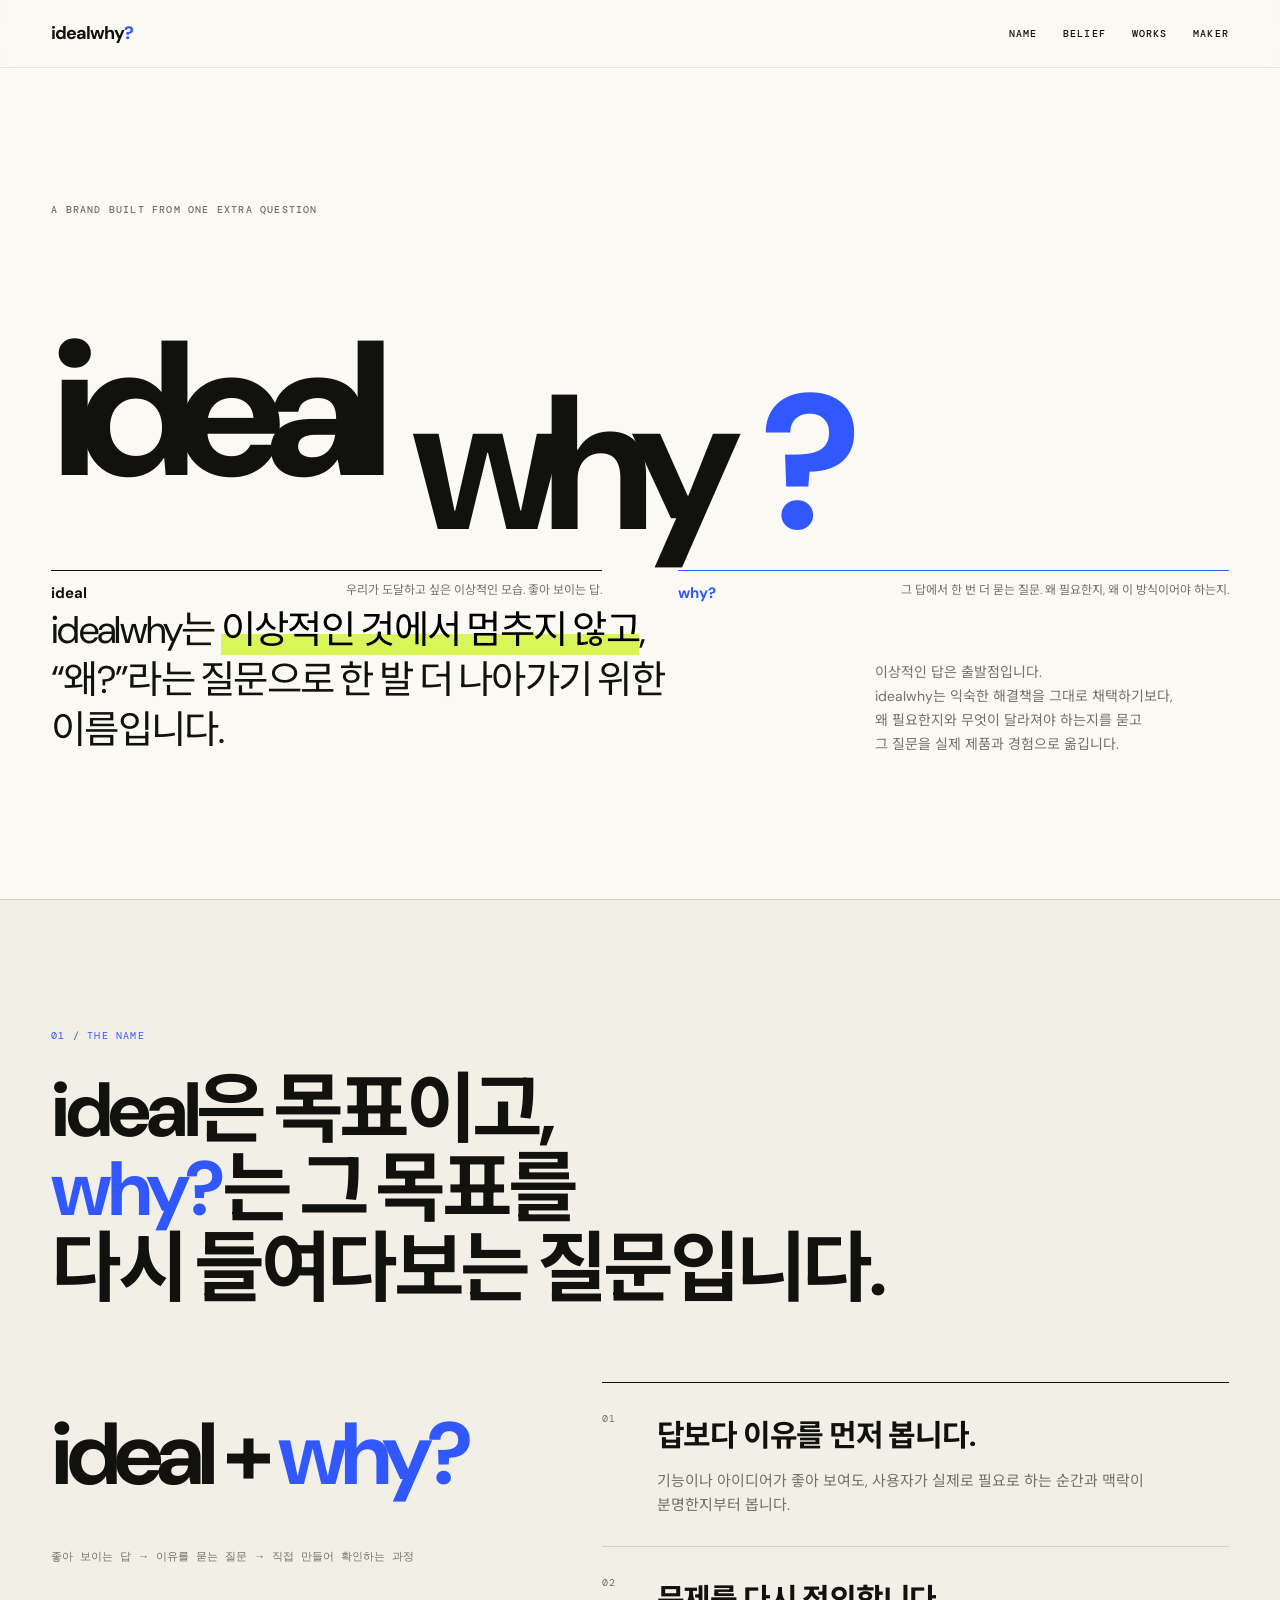
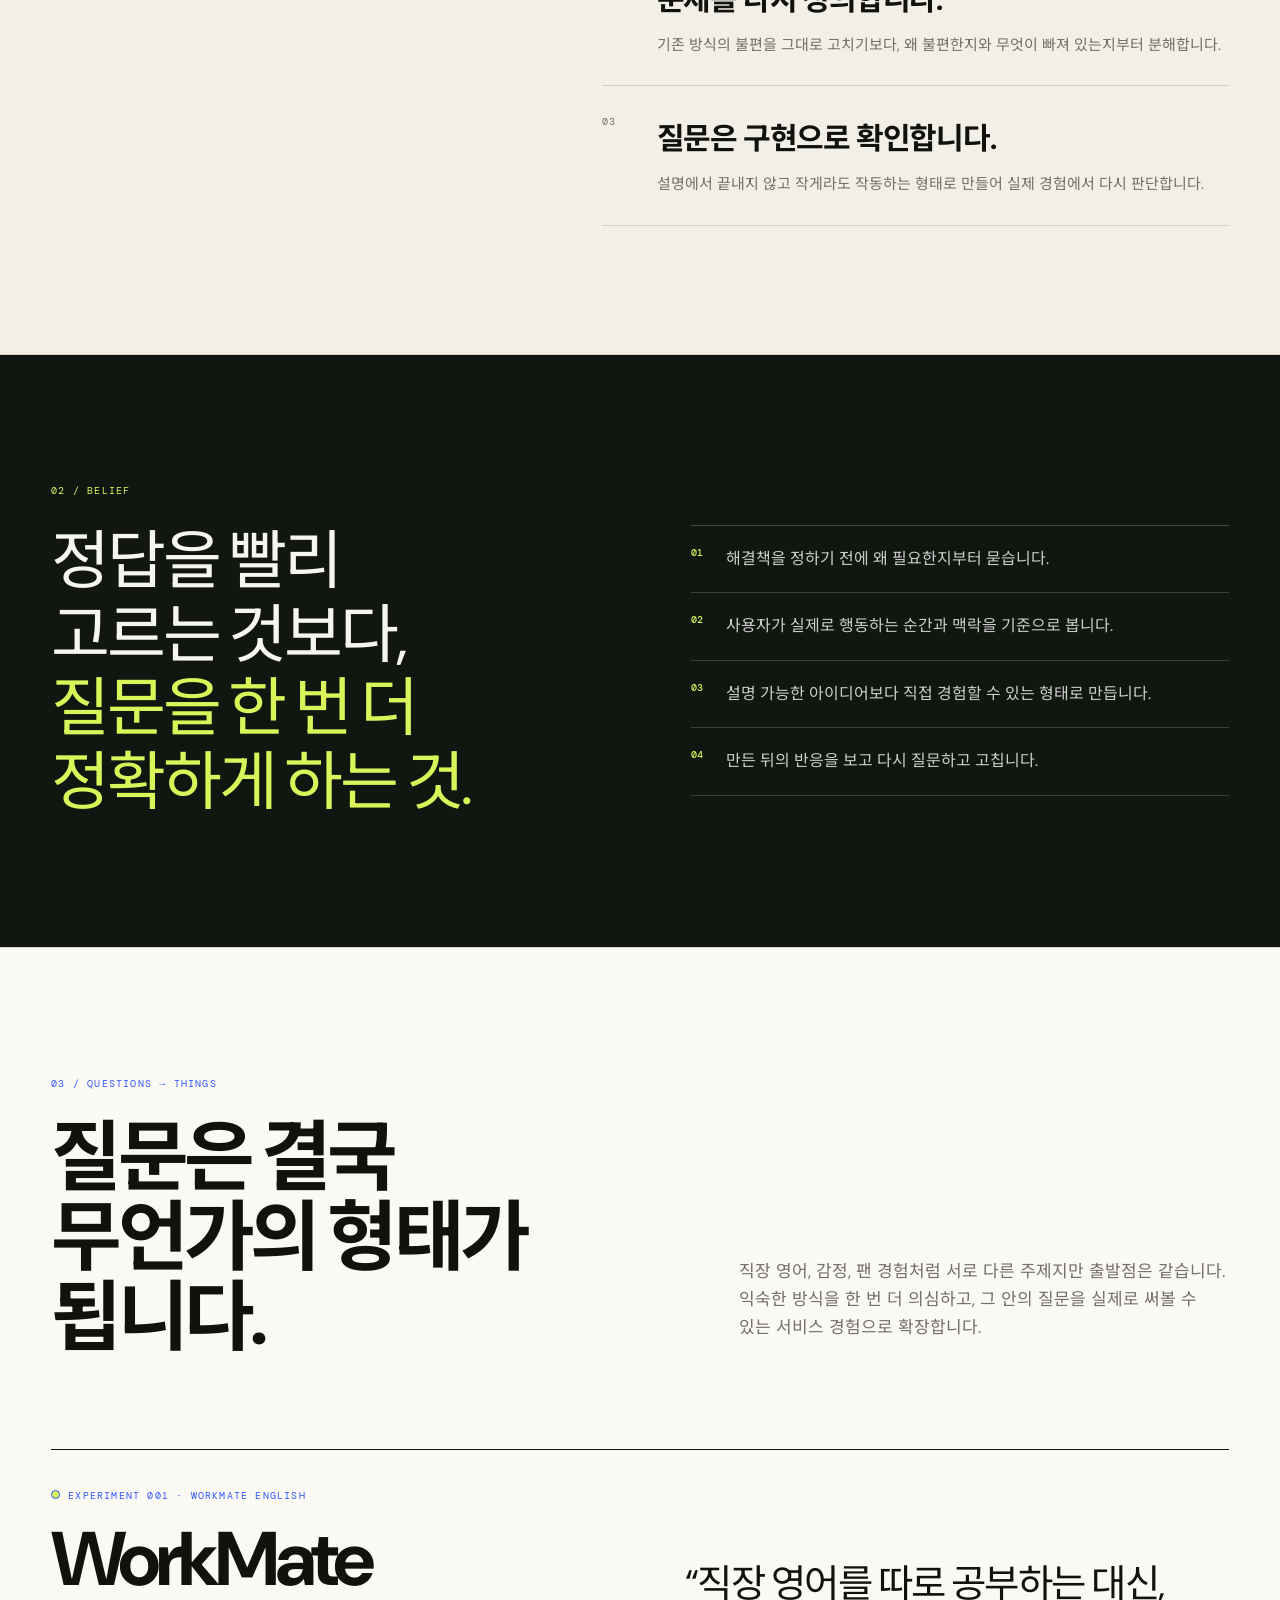
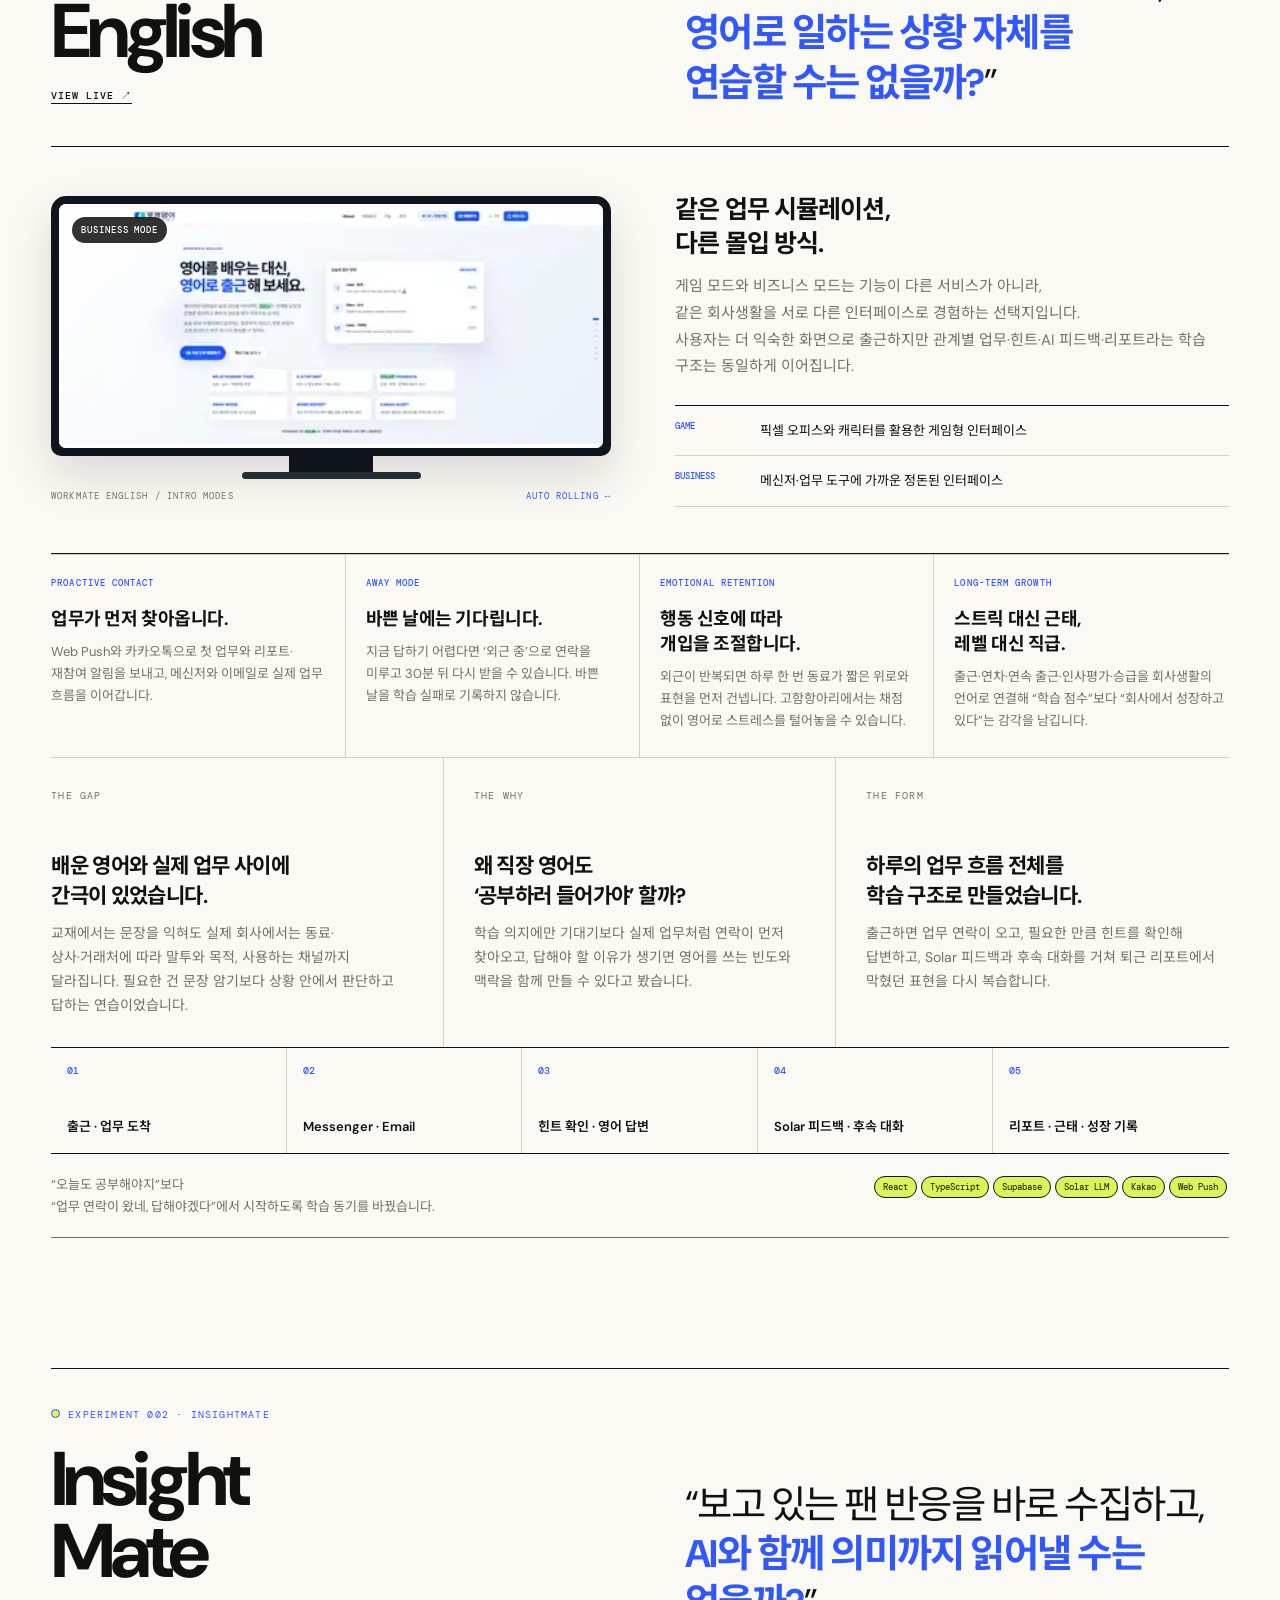
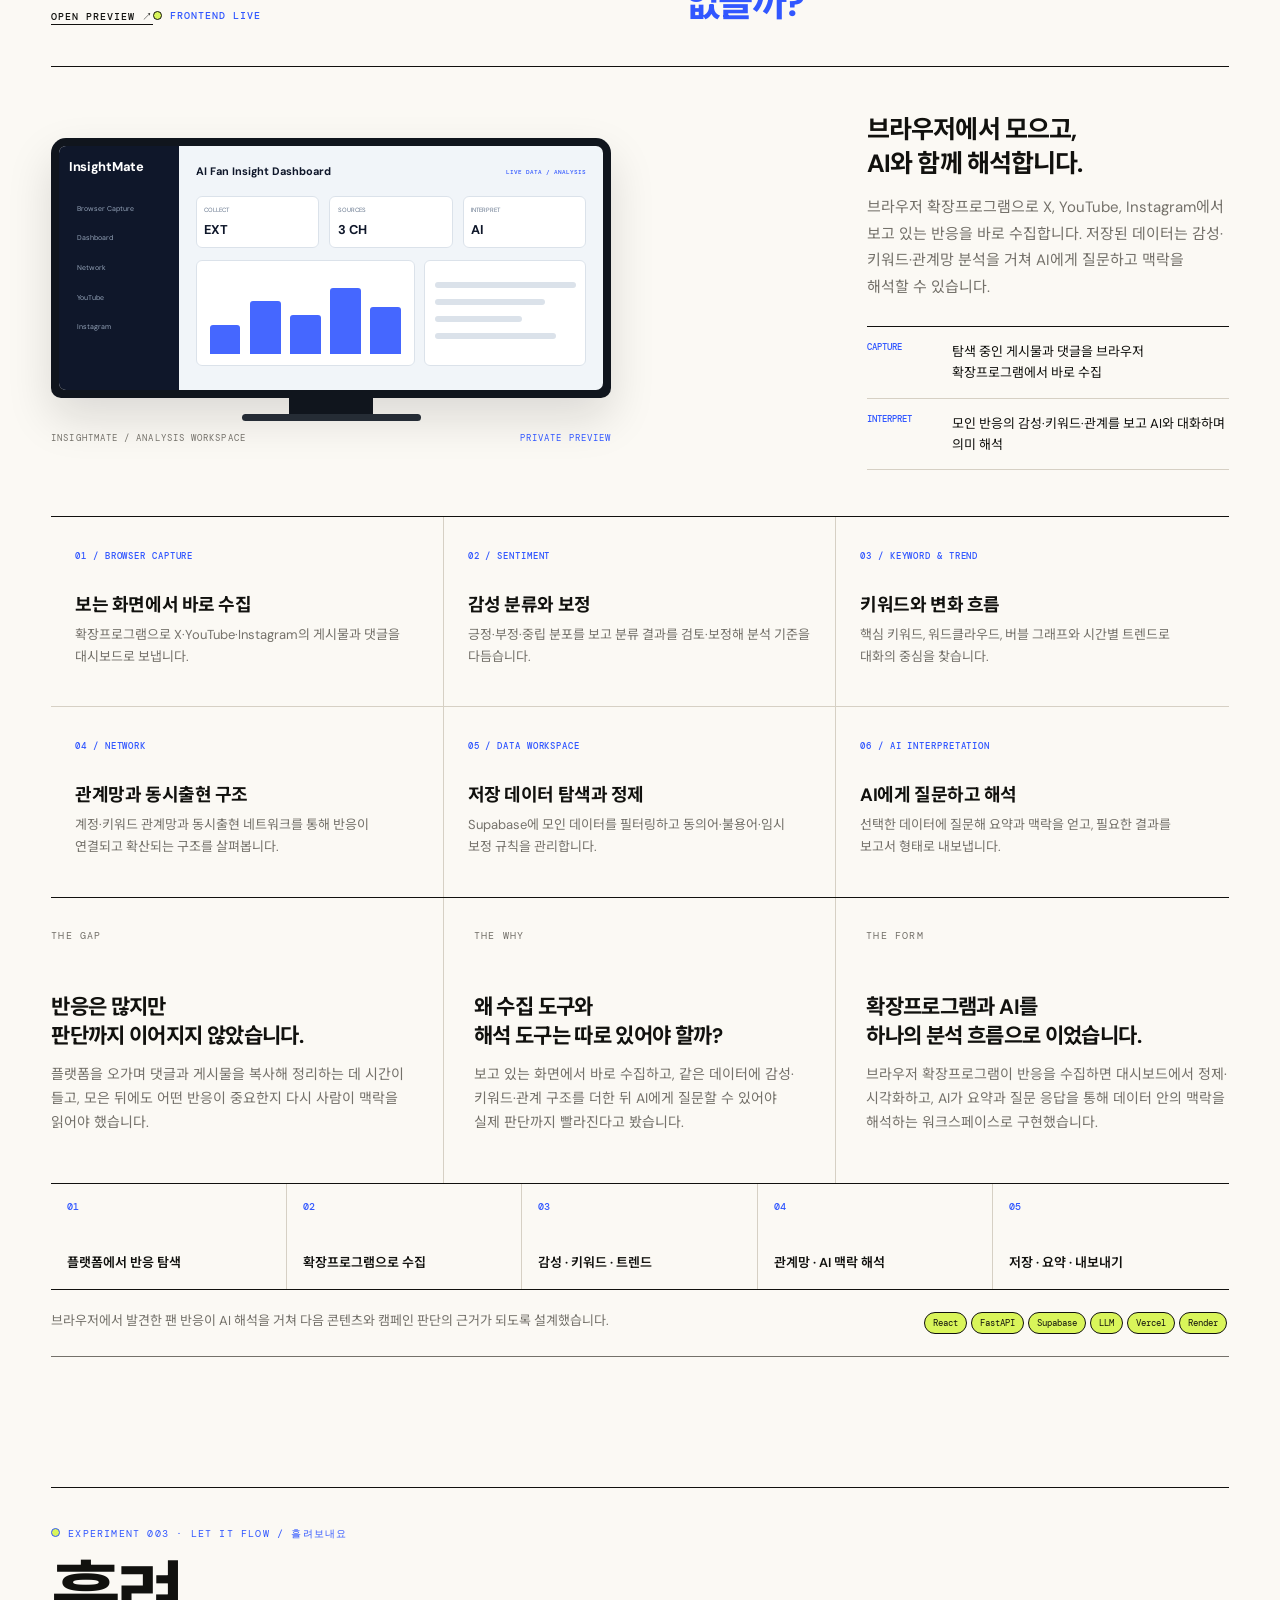
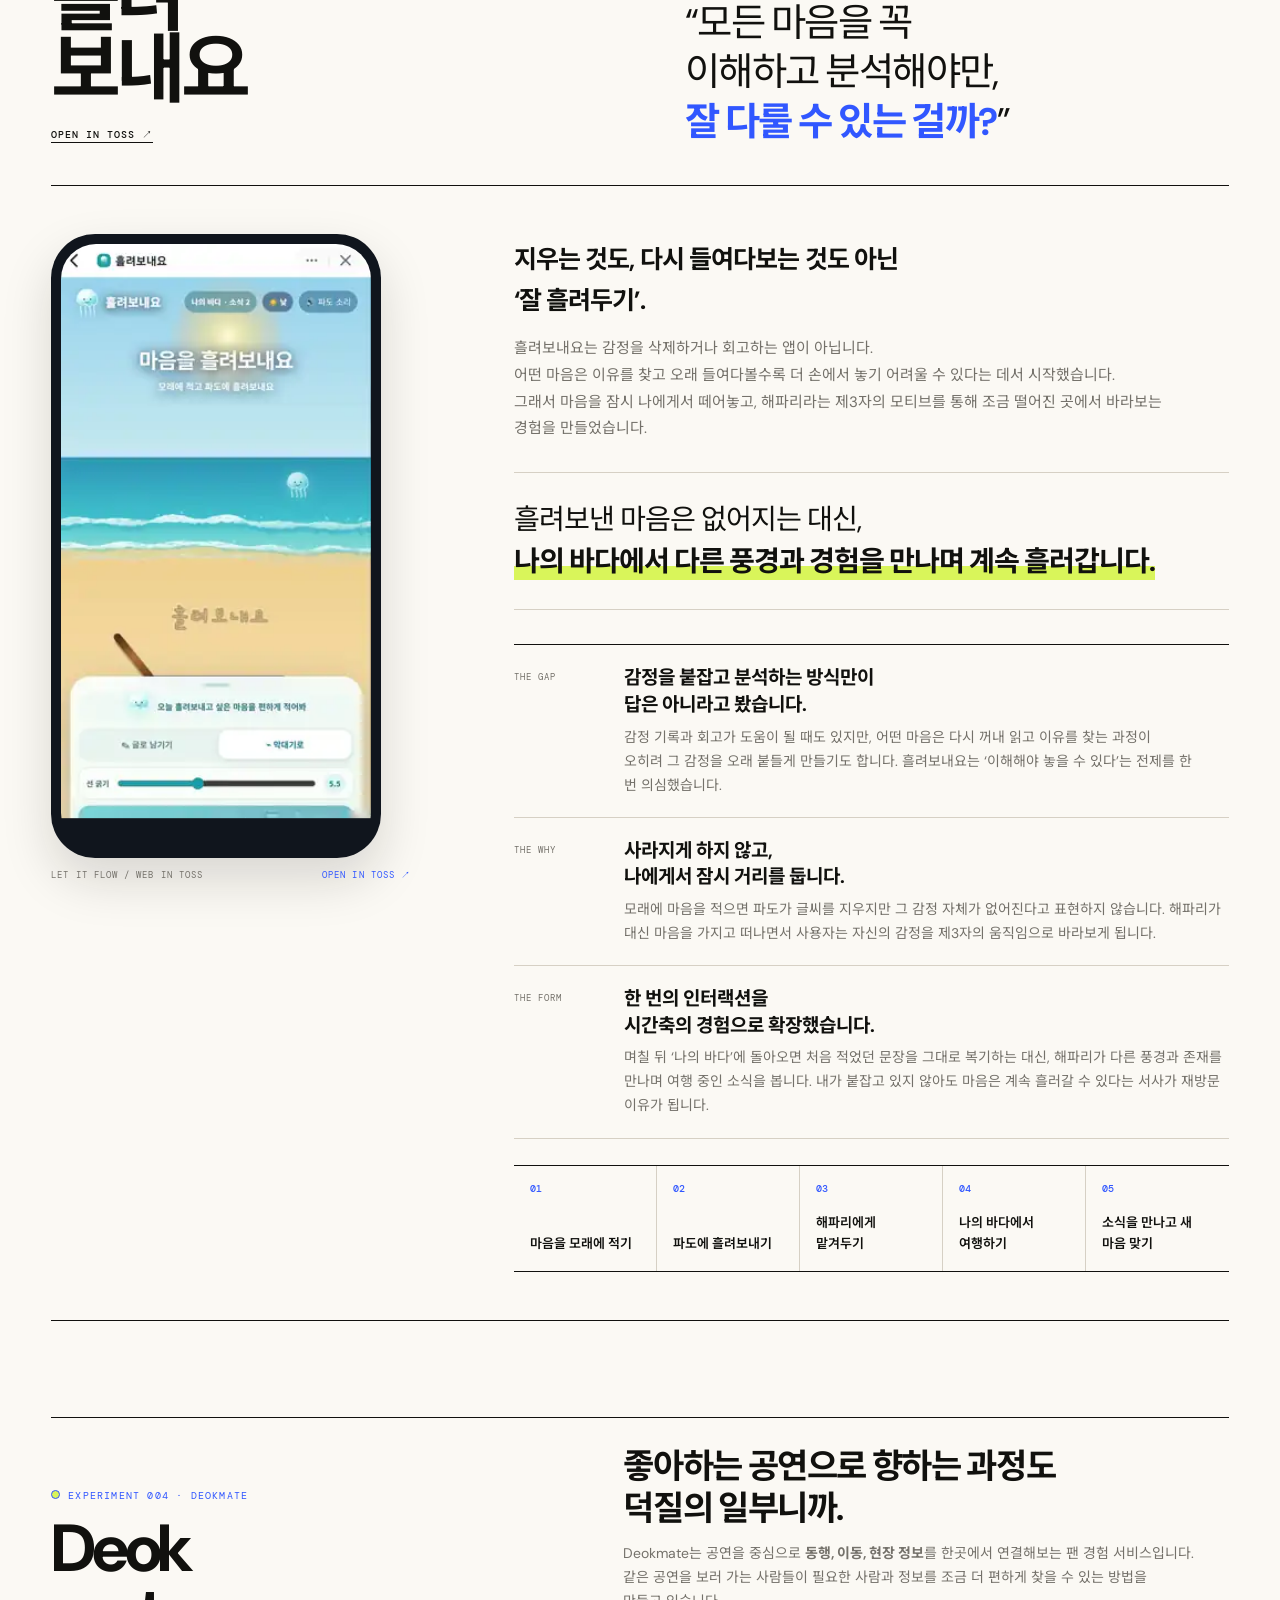
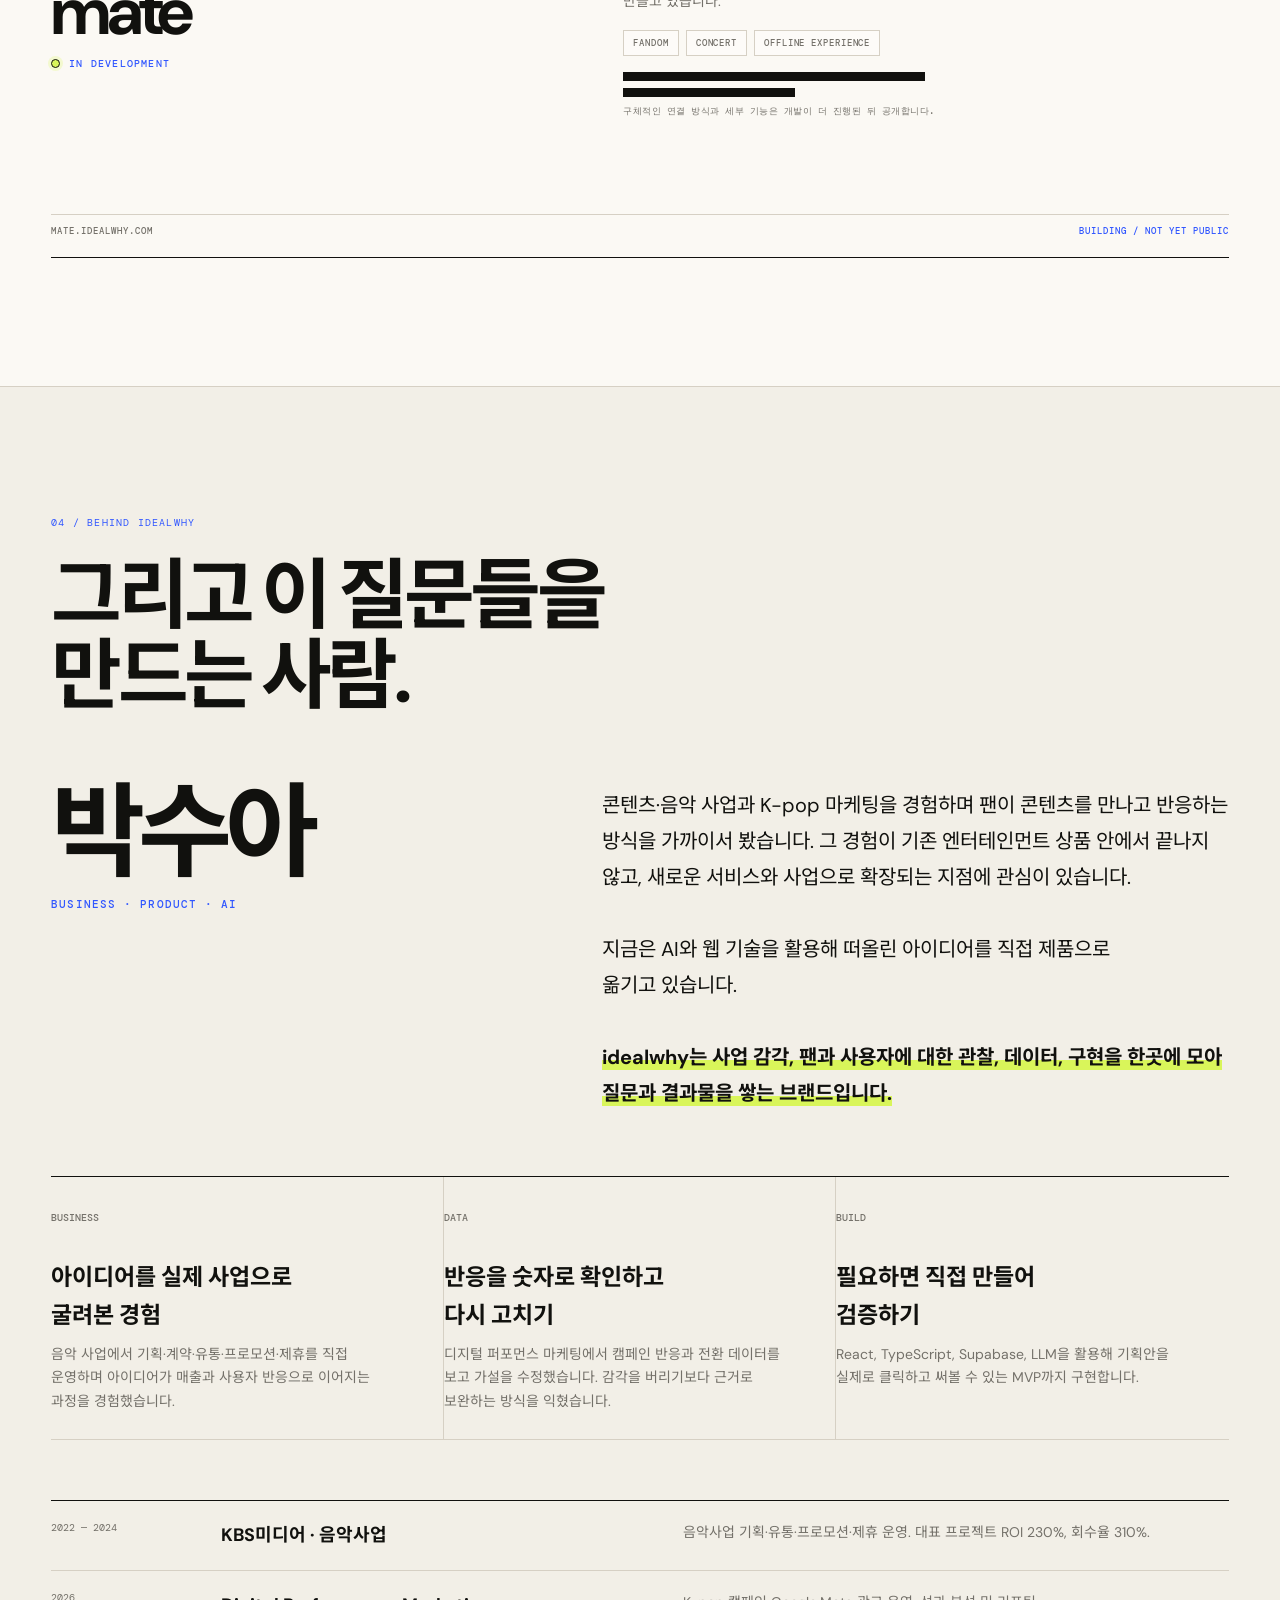
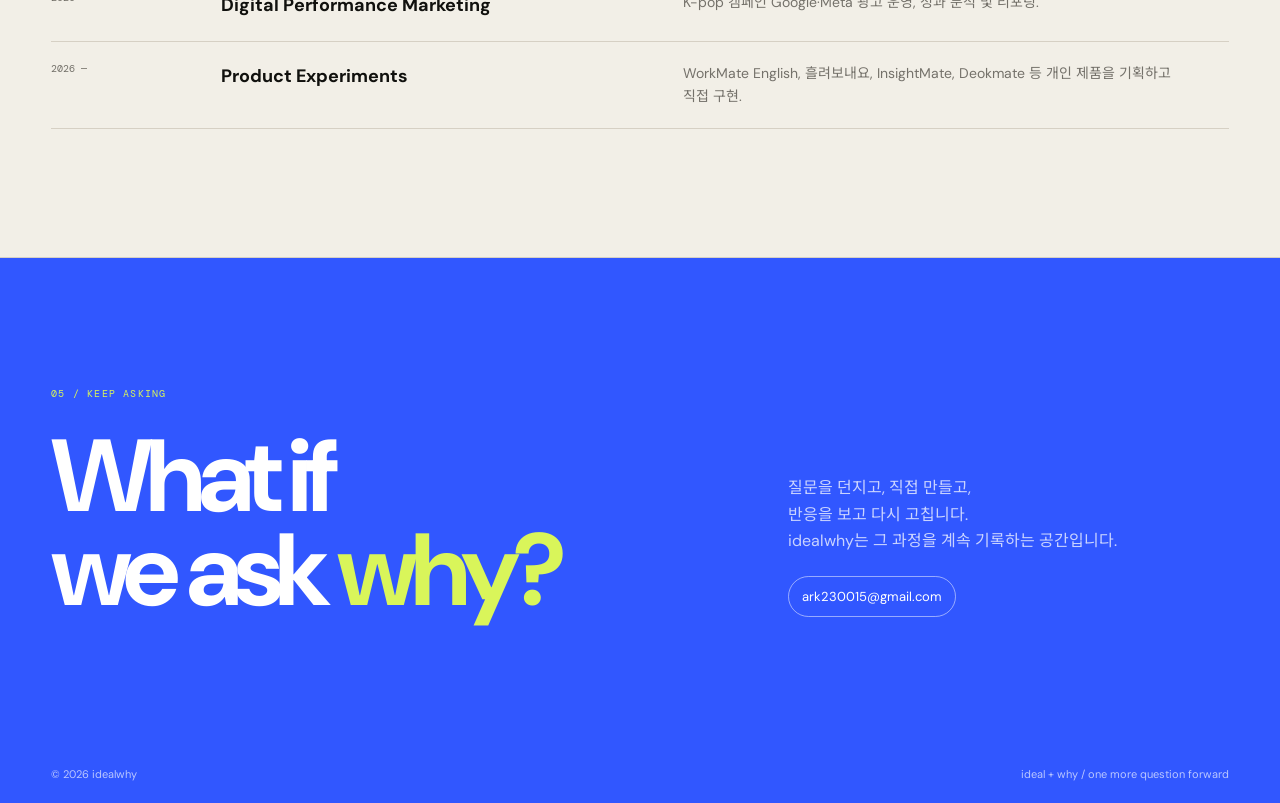
==== commit e2aa0028: "feat: link live InsightMate preview" ====
--- a/index.html
+++ b/index.html
@@ -1 +1 @@
-<!doctype html><html lang="ko"><head><meta charset="utf-8"><meta name="viewport" content="width=device-width,initial-scale=1"><meta name="description" content="idealwhy — 이상적인 답에서 멈추지 않고, 왜?라는 질문으로 한 발 더 나아가는 브랜드."><meta property="og:type" content="website"><meta property="og:locale" content="ko_KR"><meta property="og:site_name" content="idealwhy"><meta property="og:title" content="idealwhy — ideal + why"><meta property="og:description" content="이상적인 답에서 멈추지 않고, ‘왜?’라는 질문으로 한 발 더 나아갑니다."><meta property="og:url" content="https://www.idealwhy.com/"><meta property="og:image" content="https://www.idealwhy.com/og-idealwhy.png?v=20260826-og2"><meta property="og:image:secure_url" content="https://www.idealwhy.com/og-idealwhy.png?v=20260826-og2"><meta property="og:image:type" content="image/png"><meta property="og:image:width" content="1200"><meta property="og:image:height" content="630"><meta name="twitter:card" content="summary_large_image"><meta name="twitter:title" content="idealwhy — ideal + why"><meta name="twitter:description" content="이상적인 답에서 멈추지 않고, ‘왜?’라는 질문으로 한 발 더 나아갑니다."><meta name="twitter:image" content="https://www.idealwhy.com/og-idealwhy.png?v=20260826-og2"><link rel="icon" type="image/png" sizes="32x32" href="/favicon-idw-32.png?v=20260826k"><link rel="icon" type="image/png" sizes="16x16" href="/favicon-idw-16.png?v=20260826k"><link rel="shortcut icon" type="image/png" href="/favicon-idw-32.png?v=20260826k"><meta name="theme-color" content="#fbf9f4"><title>idealwhy — ideal + why</title></head><body><script>fetch('base.html?v=20260826k').then(r=>r.text()).then(html=>{html=html.replace('</head>','<meta property="og:type" content="website"><meta property="og:locale" content="ko_KR"><meta property="og:site_name" content="idealwhy"><meta property="og:title" content="idealwhy — ideal + why"><meta property="og:description" content="이상적인 답에서 멈추지 않고, ‘왜?’라는 질문으로 한 발 더 나아갑니다."><meta property="og:url" content="https://www.idealwhy.com/"><meta property="og:image" content="https://www.idealwhy.com/og-idealwhy.png?v=20260826-og2"><meta property="og:image:width" content="1200"><meta property="og:image:height" content="630"><link rel="icon" type="image/png" sizes="32x32" href="/favicon-idw-32.png?v=20260826k"><link rel="icon" type="image/png" sizes="16x16" href="/favicon-idw-16.png?v=20260826k"><link rel="shortcut icon" type="image/png" href="/favicon-idw-32.png?v=20260826k"><meta name="theme-color" content="#fbf9f4"><link rel="stylesheet" href="style-monitor-fix.css?v=20260826k"><link rel="stylesheet" href="hero-glitch.css?v=20260826k"><script async src="https://www.googletagmanager.com/gtag/js?id=G-F6FELRLPHC"><\/script><script>window.dataLayer=window.dataLayer||[];function gtag(){dataLayer.push(arguments)}gtag("js",new Date());gtag("config","G-F6FELRLPHC");<\/script></head>');html=html.replace('</body>','<script src="monitor-roll.js?v=20260826k"><\/script><script src="content-refine.js?v=20260828a"><\/script><script src="insightmate-card.js?v=20260828c"><\/script><script src="deokmate-teaser.js?v=20260828a"><\/script><script src="experience-bridge.js?v=20260828a"><\/script><script src="analytics.js?v=20260828a"><\/script></body>');html=html.replace('<a href="https://github.com/ark-netizen" target="_blank" rel="noreferrer">GitHub ↗</a>','');document.open();document.write(html);document.close();});</script></body></html>+<!doctype html><html lang="ko"><head><meta charset="utf-8"><meta name="viewport" content="width=device-width,initial-scale=1"><meta name="description" content="idealwhy — 이상적인 답에서 멈추지 않고, 왜?라는 질문으로 한 발 더 나아가는 브랜드."><meta property="og:type" content="website"><meta property="og:locale" content="ko_KR"><meta property="og:site_name" content="idealwhy"><meta property="og:title" content="idealwhy — ideal + why"><meta property="og:description" content="이상적인 답에서 멈추지 않고, ‘왜?’라는 질문으로 한 발 더 나아갑니다."><meta property="og:url" content="https://www.idealwhy.com/"><meta property="og:image" content="https://www.idealwhy.com/og-idealwhy.png?v=20260826-og2"><meta property="og:image:secure_url" content="https://www.idealwhy.com/og-idealwhy.png?v=20260826-og2"><meta property="og:image:type" content="image/png"><meta property="og:image:width" content="1200"><meta property="og:image:height" content="630"><meta name="twitter:card" content="summary_large_image"><meta name="twitter:title" content="idealwhy — ideal + why"><meta name="twitter:description" content="이상적인 답에서 멈추지 않고, ‘왜?’라는 질문으로 한 발 더 나아갑니다."><meta name="twitter:image" content="https://www.idealwhy.com/og-idealwhy.png?v=20260826-og2"><link rel="icon" type="image/png" sizes="32x32" href="/favicon-idw-32.png?v=20260826k"><link rel="icon" type="image/png" sizes="16x16" href="/favicon-idw-16.png?v=20260826k"><link rel="shortcut icon" type="image/png" href="/favicon-idw-32.png?v=20260826k"><meta name="theme-color" content="#fbf9f4"><title>idealwhy — ideal + why</title></head><body><script>fetch('base.html?v=20260826k').then(r=>r.text()).then(html=>{html=html.replace('</head>','<meta property="og:type" content="website"><meta property="og:locale" content="ko_KR"><meta property="og:site_name" content="idealwhy"><meta property="og:title" content="idealwhy — ideal + why"><meta property="og:description" content="이상적인 답에서 멈추지 않고, ‘왜?’라는 질문으로 한 발 더 나아갑니다."><meta property="og:url" content="https://www.idealwhy.com/"><meta property="og:image" content="https://www.idealwhy.com/og-idealwhy.png?v=20260826-og2"><meta property="og:image:width" content="1200"><meta property="og:image:height" content="630"><link rel="icon" type="image/png" sizes="32x32" href="/favicon-idw-32.png?v=20260826k"><link rel="icon" type="image/png" sizes="16x16" href="/favicon-idw-16.png?v=20260826k"><link rel="shortcut icon" type="image/png" href="/favicon-idw-32.png?v=20260826k"><meta name="theme-color" content="#fbf9f4"><link rel="stylesheet" href="style-monitor-fix.css?v=20260826k"><link rel="stylesheet" href="hero-glitch.css?v=20260826k"><script async src="https://www.googletagmanager.com/gtag/js?id=G-F6FELRLPHC"><\/script><script>window.dataLayer=window.dataLayer||[];function gtag(){dataLayer.push(arguments)}gtag("js",new Date());gtag("config","G-F6FELRLPHC");<\/script></head>');html=html.replace('</body>','<script src="monitor-roll.js?v=20260826k"><\/script><script src="content-refine.js?v=20260828a"><\/script><script src="insightmate-card.js?v=20260828d"><\/script><script src="deokmate-teaser.js?v=20260828a"><\/script><script src="experience-bridge.js?v=20260828a"><\/script><script src="analytics.js?v=20260828d"><\/script></body>');html=html.replace('<a href="https://github.com/ark-netizen" target="_blank" rel="noreferrer">GitHub ↗</a>','');document.open();document.write(html);document.close();});</script></body></html>
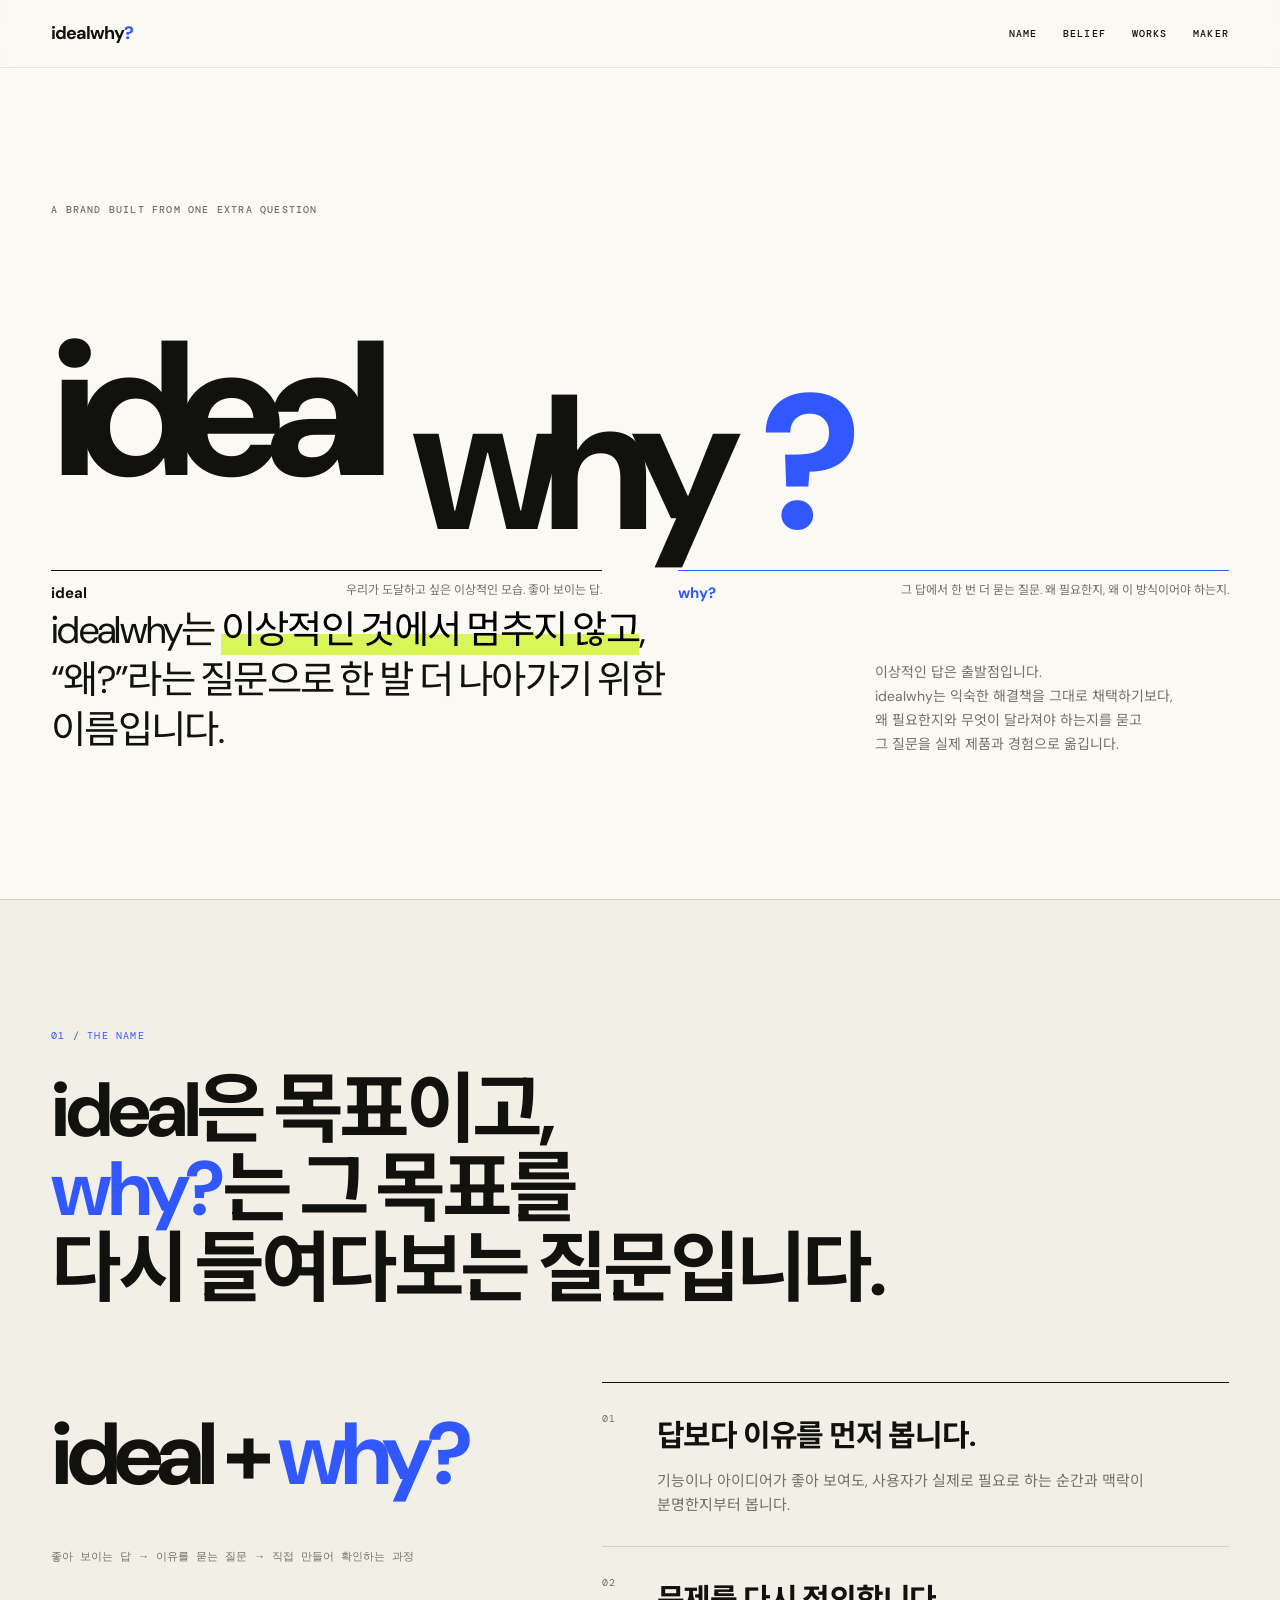
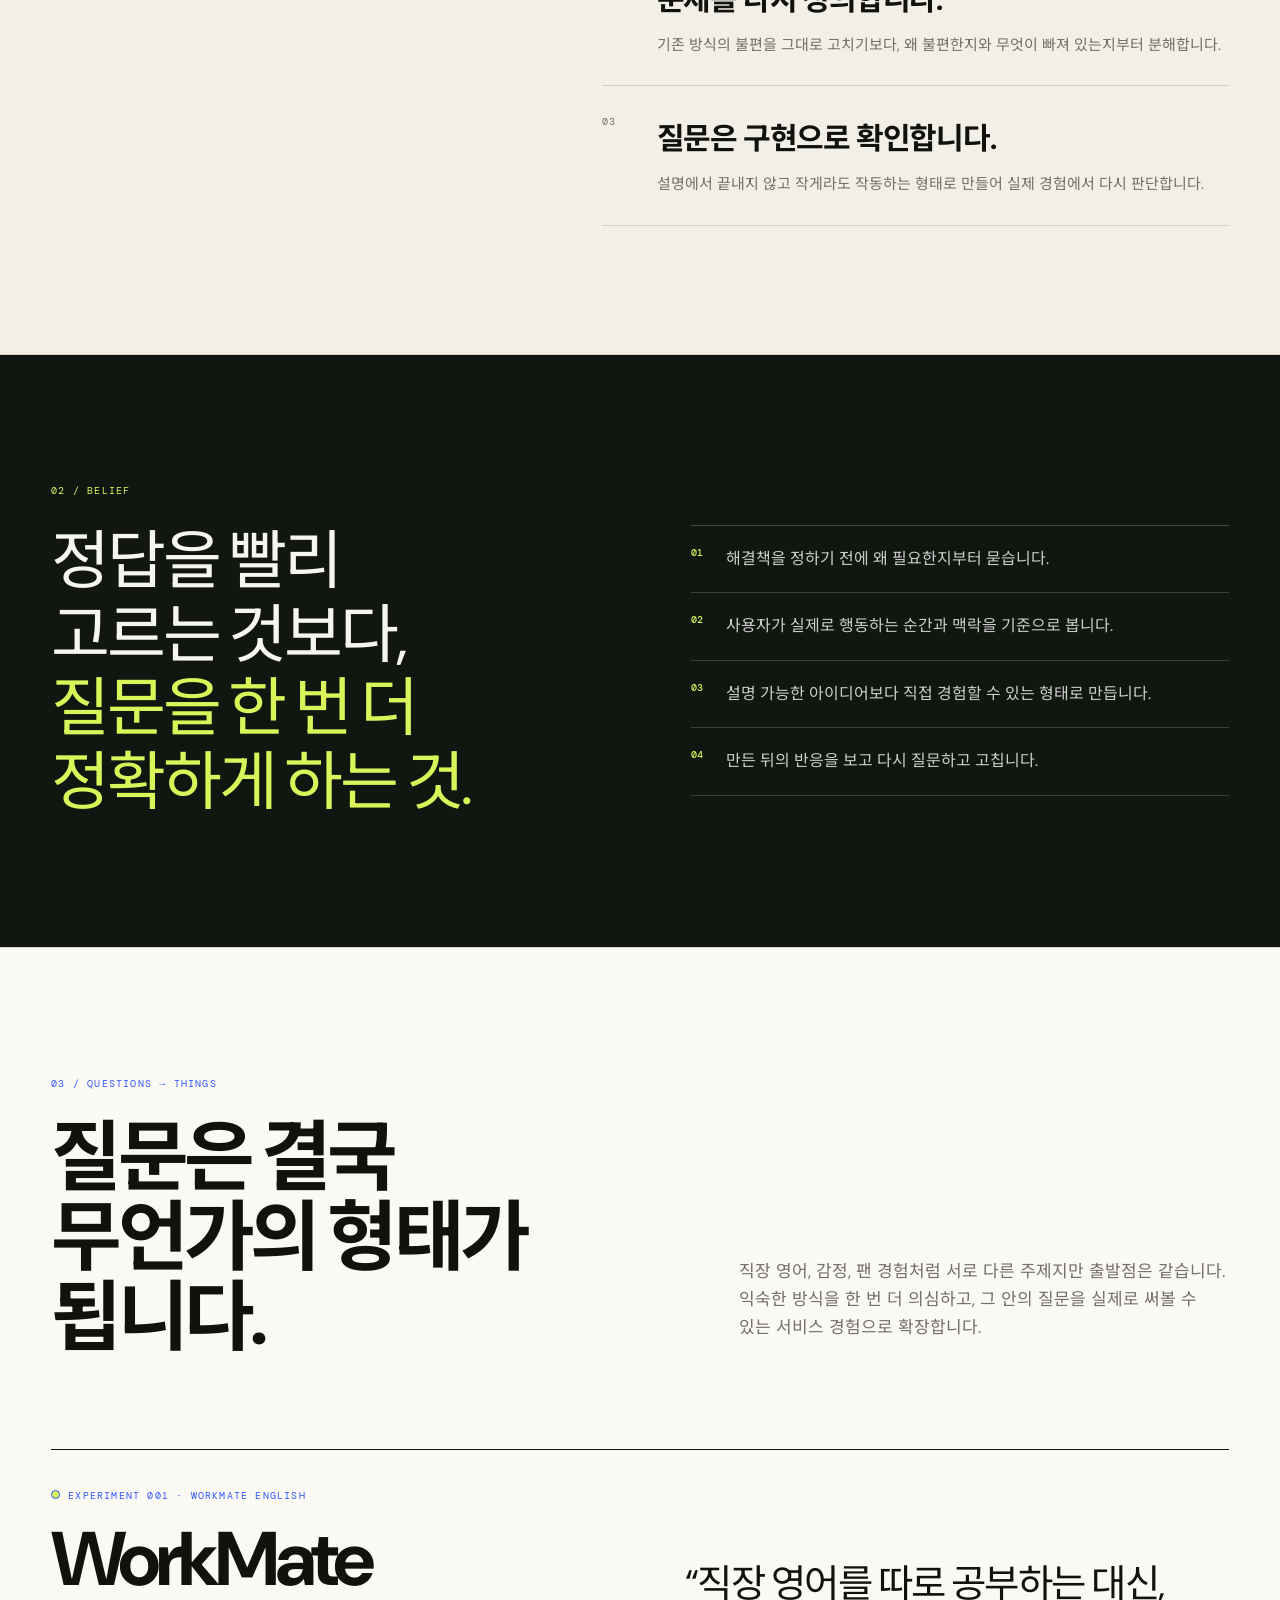
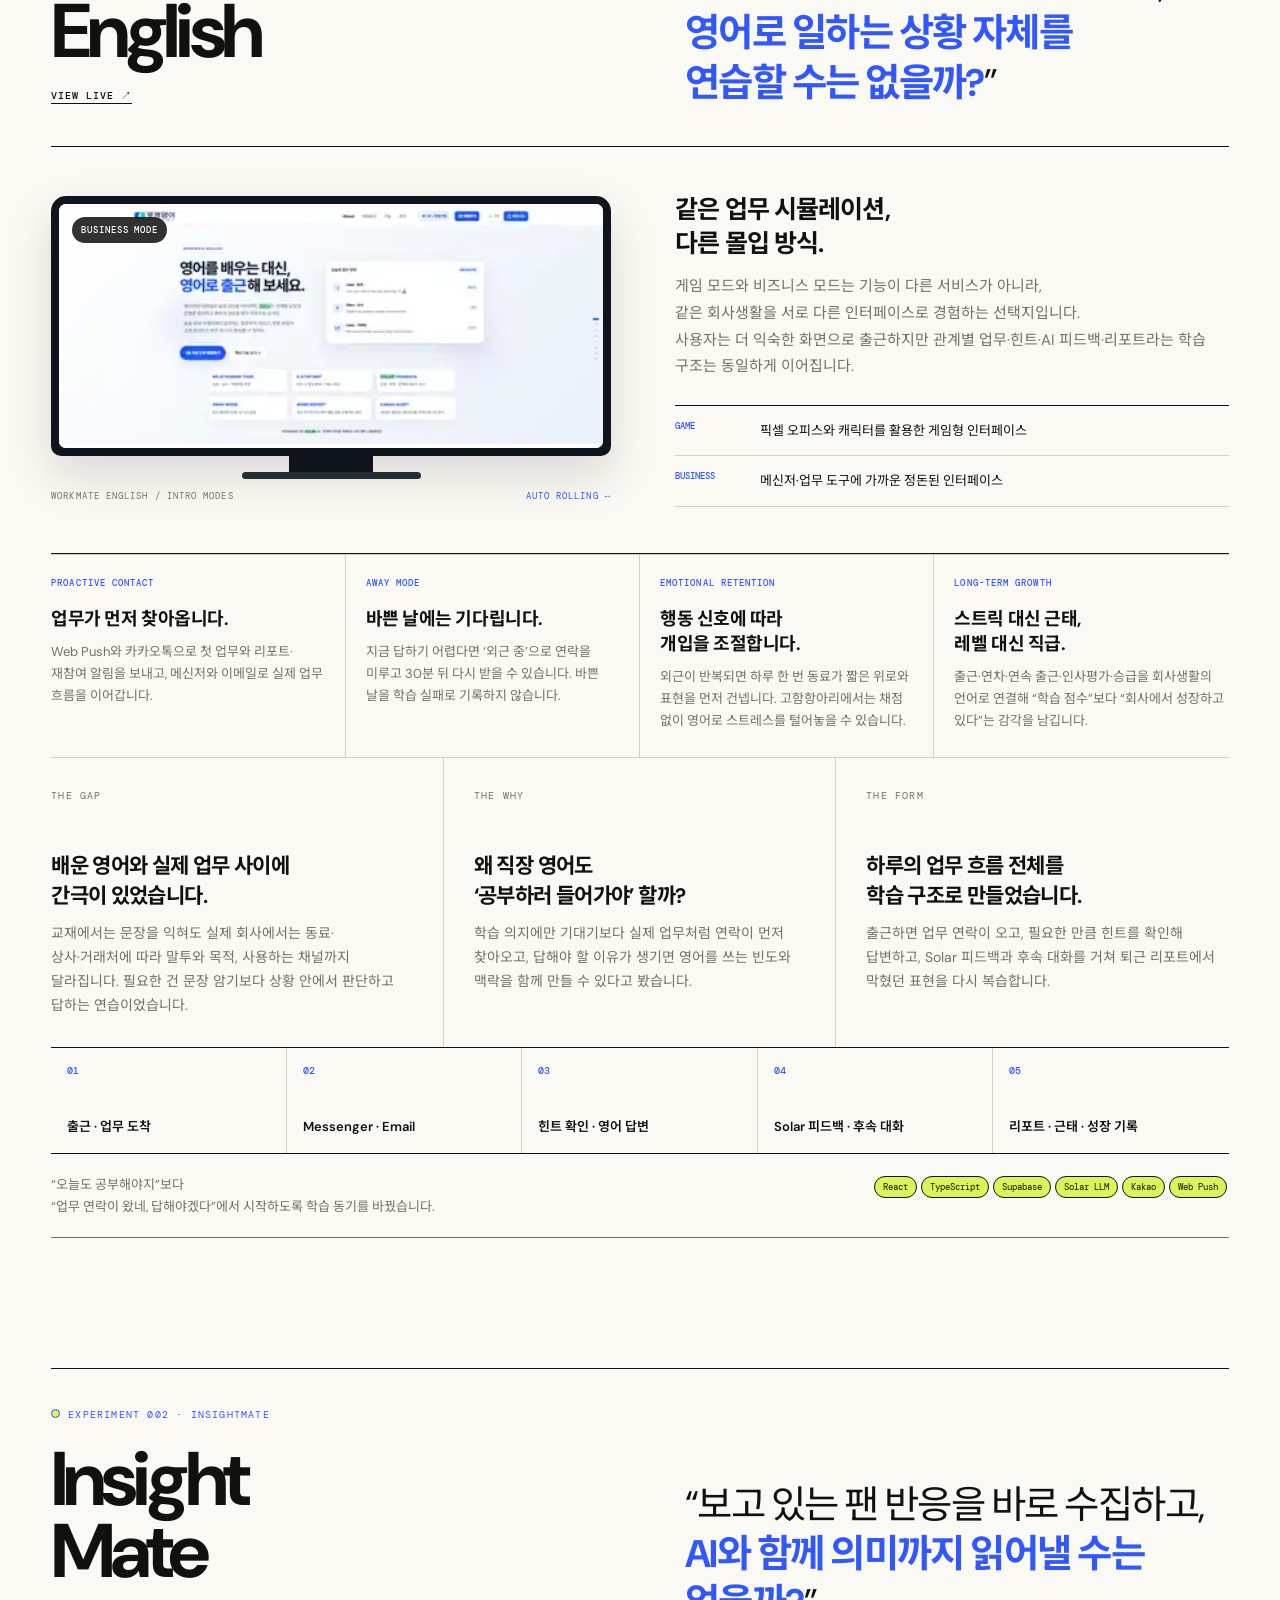
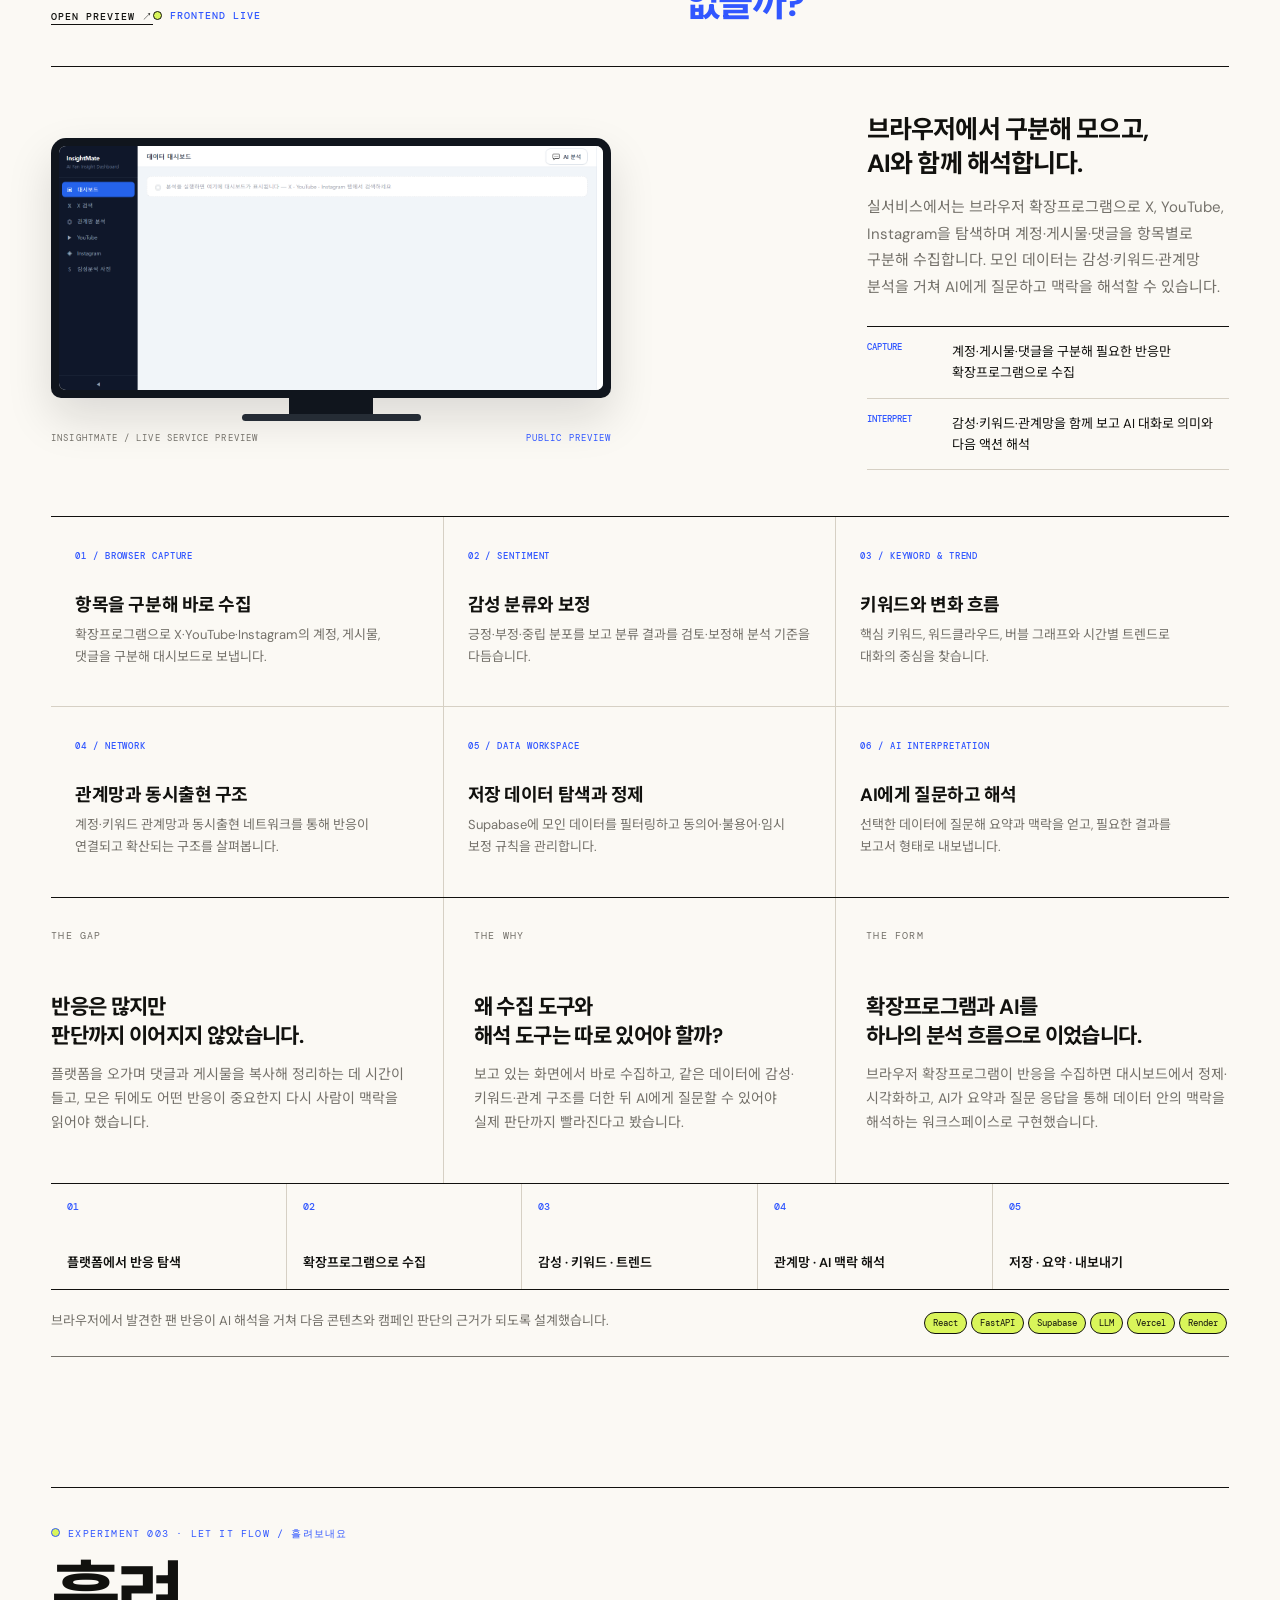
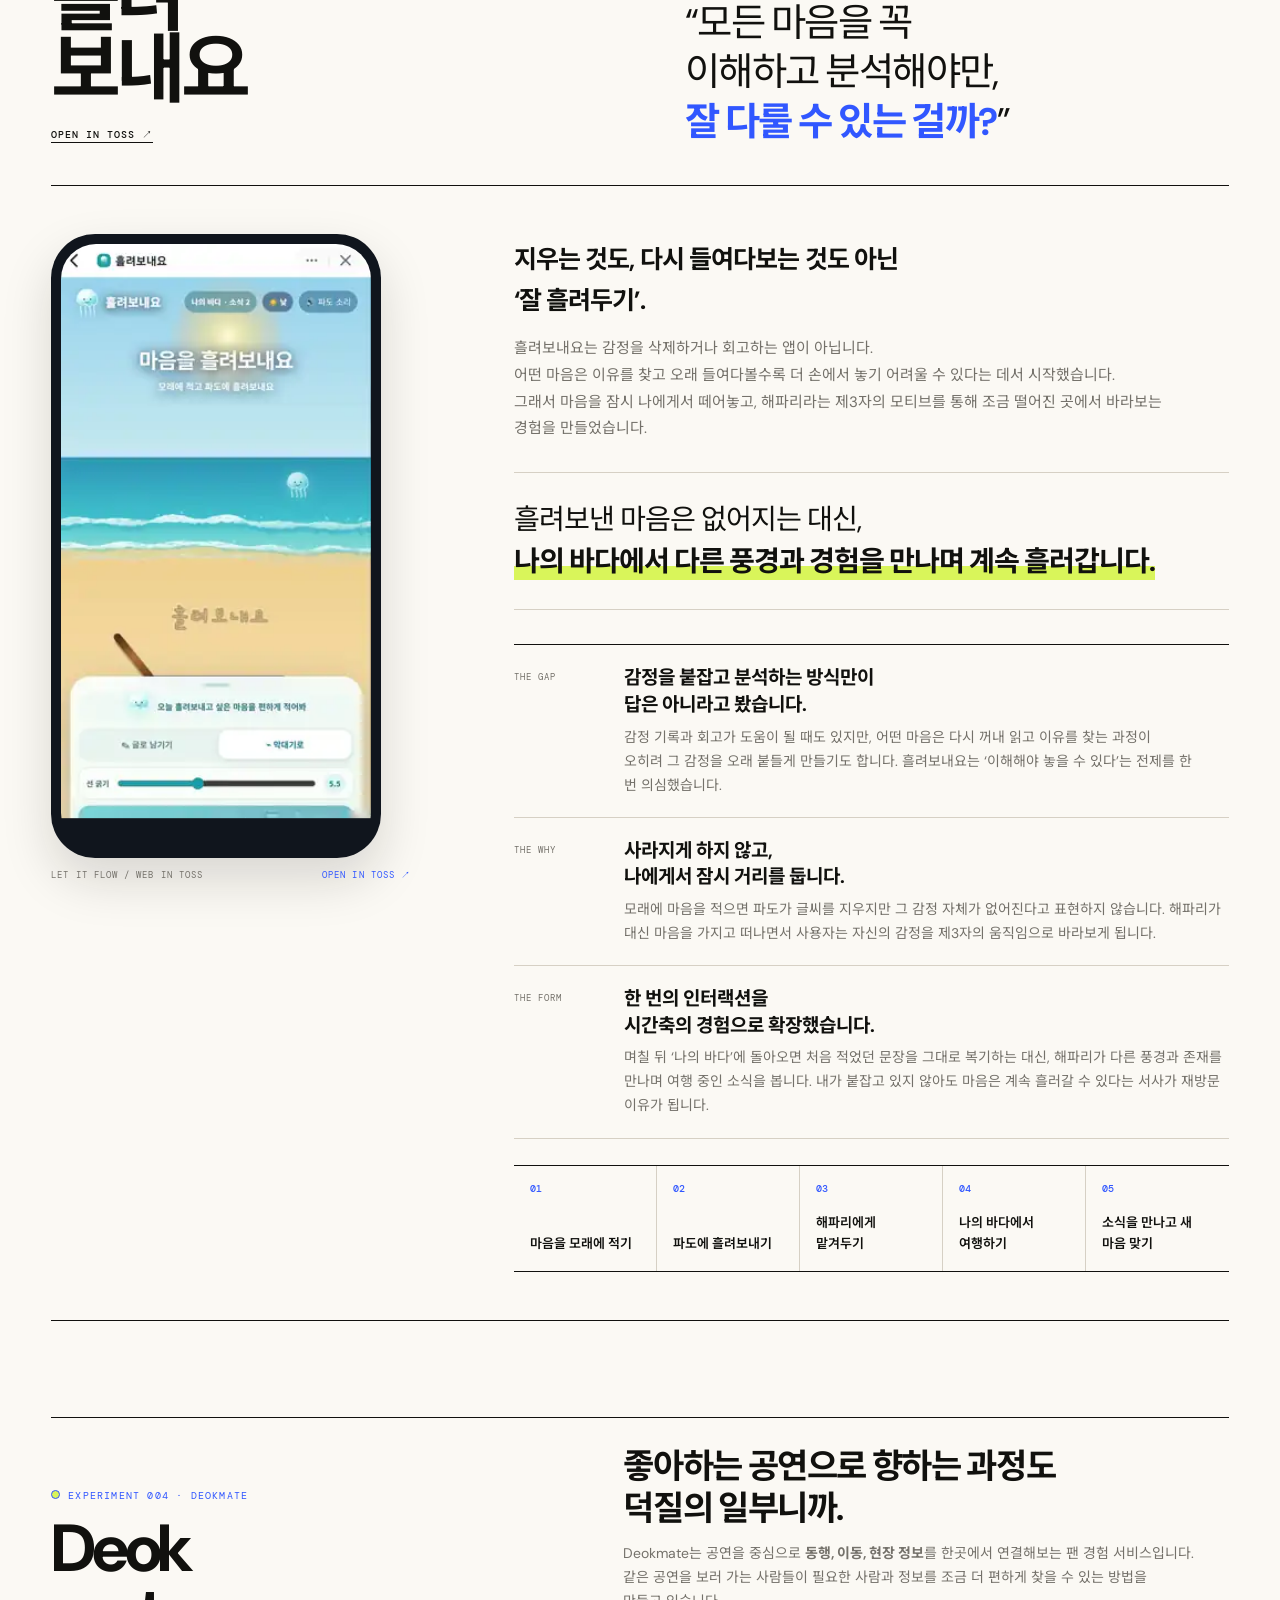
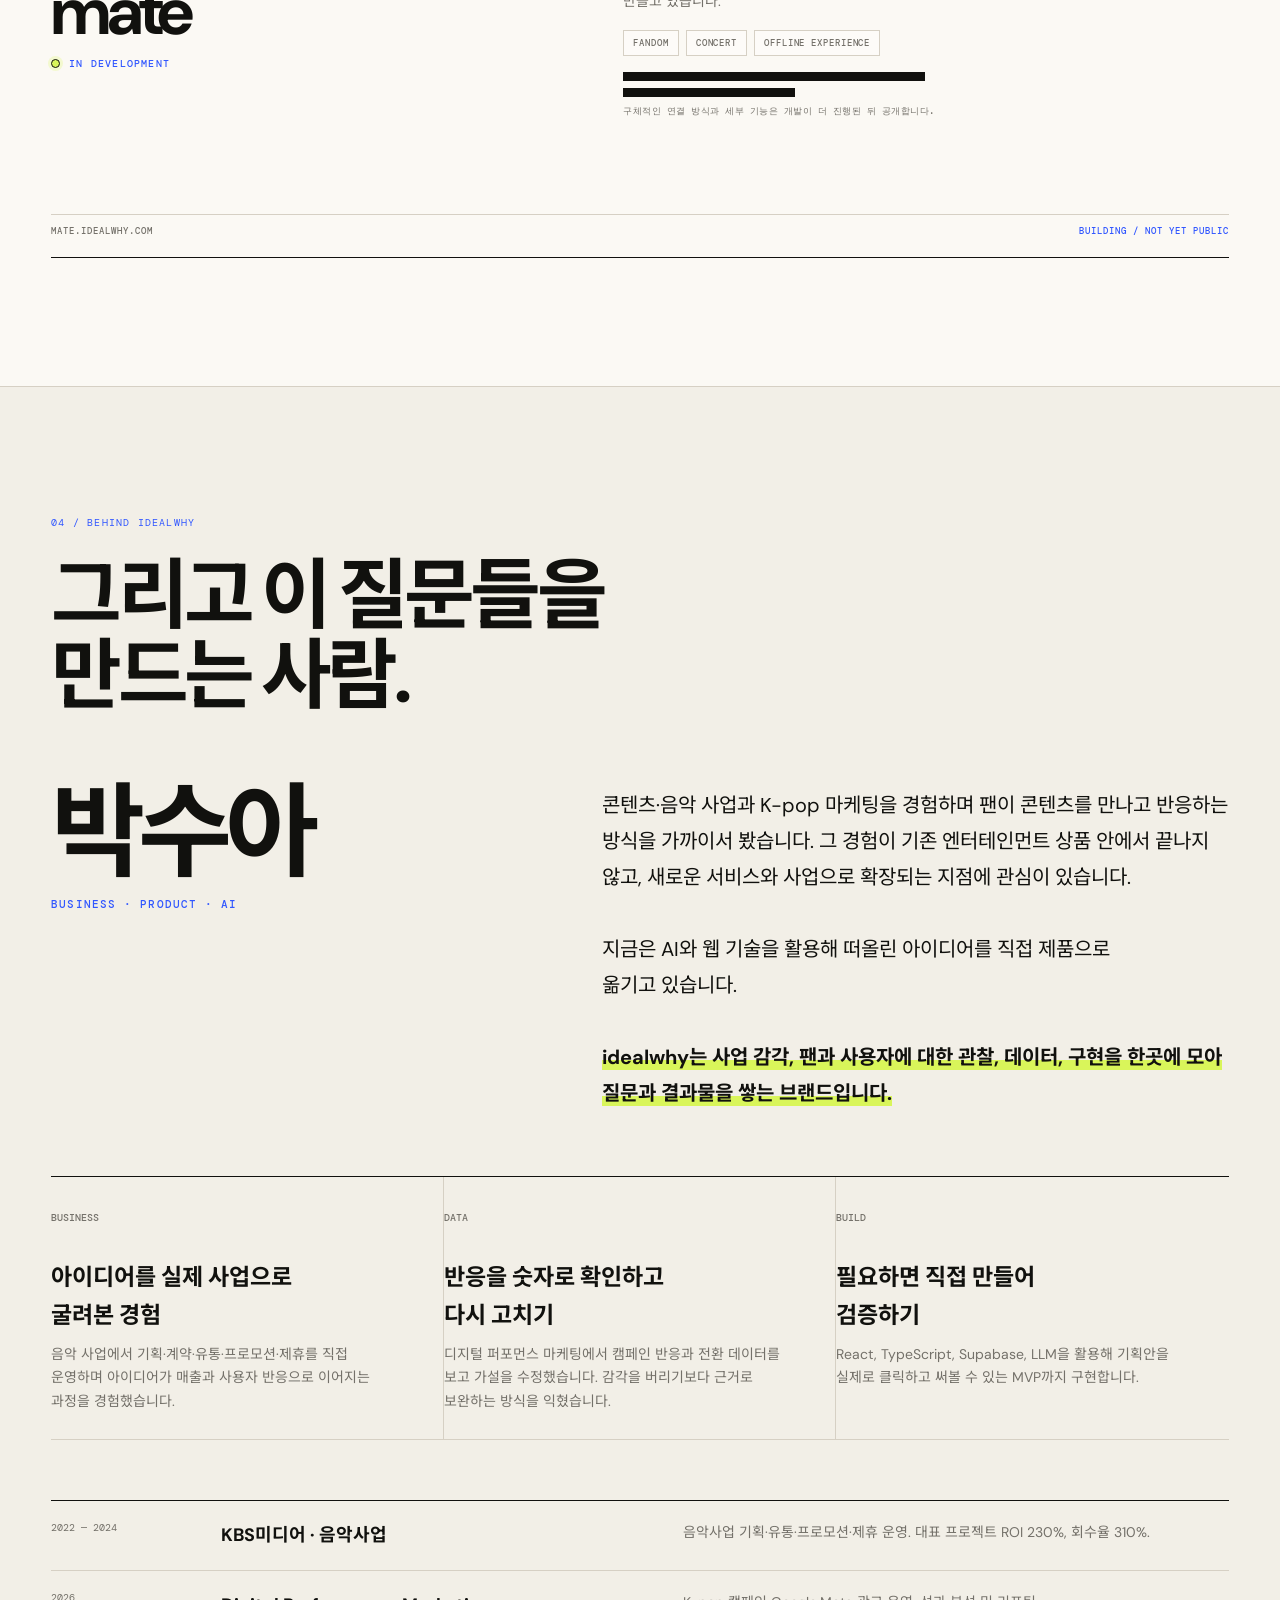
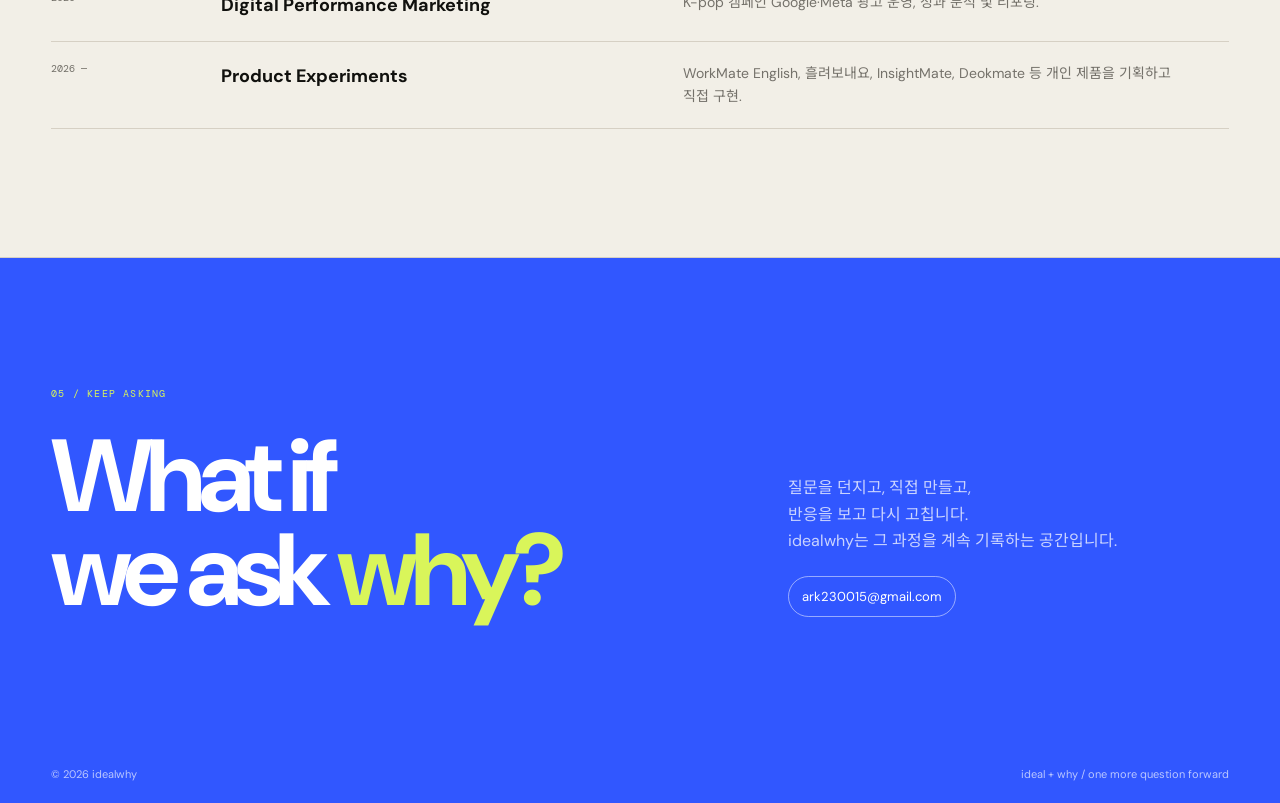
==== commit 61c98894: "feat: show live InsightMate service preview" ====
--- a/index.html
+++ b/index.html
@@ -1 +1 @@
-<!doctype html><html lang="ko"><head><meta charset="utf-8"><meta name="viewport" content="width=device-width,initial-scale=1"><meta name="description" content="idealwhy — 이상적인 답에서 멈추지 않고, 왜?라는 질문으로 한 발 더 나아가는 브랜드."><meta property="og:type" content="website"><meta property="og:locale" content="ko_KR"><meta property="og:site_name" content="idealwhy"><meta property="og:title" content="idealwhy — ideal + why"><meta property="og:description" content="이상적인 답에서 멈추지 않고, ‘왜?’라는 질문으로 한 발 더 나아갑니다."><meta property="og:url" content="https://www.idealwhy.com/"><meta property="og:image" content="https://www.idealwhy.com/og-idealwhy.png?v=20260826-og2"><meta property="og:image:secure_url" content="https://www.idealwhy.com/og-idealwhy.png?v=20260826-og2"><meta property="og:image:type" content="image/png"><meta property="og:image:width" content="1200"><meta property="og:image:height" content="630"><meta name="twitter:card" content="summary_large_image"><meta name="twitter:title" content="idealwhy — ideal + why"><meta name="twitter:description" content="이상적인 답에서 멈추지 않고, ‘왜?’라는 질문으로 한 발 더 나아갑니다."><meta name="twitter:image" content="https://www.idealwhy.com/og-idealwhy.png?v=20260826-og2"><link rel="icon" type="image/png" sizes="32x32" href="/favicon-idw-32.png?v=20260826k"><link rel="icon" type="image/png" sizes="16x16" href="/favicon-idw-16.png?v=20260826k"><link rel="shortcut icon" type="image/png" href="/favicon-idw-32.png?v=20260826k"><meta name="theme-color" content="#fbf9f4"><title>idealwhy — ideal + why</title></head><body><script>fetch('base.html?v=20260826k').then(r=>r.text()).then(html=>{html=html.replace('</head>','<meta property="og:type" content="website"><meta property="og:locale" content="ko_KR"><meta property="og:site_name" content="idealwhy"><meta property="og:title" content="idealwhy — ideal + why"><meta property="og:description" content="이상적인 답에서 멈추지 않고, ‘왜?’라는 질문으로 한 발 더 나아갑니다."><meta property="og:url" content="https://www.idealwhy.com/"><meta property="og:image" content="https://www.idealwhy.com/og-idealwhy.png?v=20260826-og2"><meta property="og:image:width" content="1200"><meta property="og:image:height" content="630"><link rel="icon" type="image/png" sizes="32x32" href="/favicon-idw-32.png?v=20260826k"><link rel="icon" type="image/png" sizes="16x16" href="/favicon-idw-16.png?v=20260826k"><link rel="shortcut icon" type="image/png" href="/favicon-idw-32.png?v=20260826k"><meta name="theme-color" content="#fbf9f4"><link rel="stylesheet" href="style-monitor-fix.css?v=20260826k"><link rel="stylesheet" href="hero-glitch.css?v=20260826k"><script async src="https://www.googletagmanager.com/gtag/js?id=G-F6FELRLPHC"><\/script><script>window.dataLayer=window.dataLayer||[];function gtag(){dataLayer.push(arguments)}gtag("js",new Date());gtag("config","G-F6FELRLPHC");<\/script></head>');html=html.replace('</body>','<script src="monitor-roll.js?v=20260826k"><\/script><script src="content-refine.js?v=20260828a"><\/script><script src="insightmate-card.js?v=20260828d"><\/script><script src="deokmate-teaser.js?v=20260828a"><\/script><script src="experience-bridge.js?v=20260828a"><\/script><script src="analytics.js?v=20260828d"><\/script></body>');html=html.replace('<a href="https://github.com/ark-netizen" target="_blank" rel="noreferrer">GitHub ↗</a>','');document.open();document.write(html);document.close();});</script></body></html>+<!doctype html><html lang="ko"><head><meta charset="utf-8"><meta name="viewport" content="width=device-width,initial-scale=1"><meta name="description" content="idealwhy — 이상적인 답에서 멈추지 않고, 왜?라는 질문으로 한 발 더 나아가는 브랜드."><meta property="og:type" content="website"><meta property="og:locale" content="ko_KR"><meta property="og:site_name" content="idealwhy"><meta property="og:title" content="idealwhy — ideal + why"><meta property="og:description" content="이상적인 답에서 멈추지 않고, ‘왜?’라는 질문으로 한 발 더 나아갑니다."><meta property="og:url" content="https://www.idealwhy.com/"><meta property="og:image" content="https://www.idealwhy.com/og-idealwhy.png?v=20260826-og2"><meta property="og:image:secure_url" content="https://www.idealwhy.com/og-idealwhy.png?v=20260826-og2"><meta property="og:image:type" content="image/png"><meta property="og:image:width" content="1200"><meta property="og:image:height" content="630"><meta name="twitter:card" content="summary_large_image"><meta name="twitter:title" content="idealwhy — ideal + why"><meta name="twitter:description" content="이상적인 답에서 멈추지 않고, ‘왜?’라는 질문으로 한 발 더 나아갑니다."><meta name="twitter:image" content="https://www.idealwhy.com/og-idealwhy.png?v=20260826-og2"><link rel="icon" type="image/png" sizes="32x32" href="/favicon-idw-32.png?v=20260826k"><link rel="icon" type="image/png" sizes="16x16" href="/favicon-idw-16.png?v=20260826k"><link rel="shortcut icon" type="image/png" href="/favicon-idw-32.png?v=20260826k"><meta name="theme-color" content="#fbf9f4"><title>idealwhy — ideal + why</title></head><body><script>fetch('base.html?v=20260826k').then(r=>r.text()).then(html=>{html=html.replace('</head>','<meta property="og:type" content="website"><meta property="og:locale" content="ko_KR"><meta property="og:site_name" content="idealwhy"><meta property="og:title" content="idealwhy — ideal + why"><meta property="og:description" content="이상적인 답에서 멈추지 않고, ‘왜?’라는 질문으로 한 발 더 나아갑니다."><meta property="og:url" content="https://www.idealwhy.com/"><meta property="og:image" content="https://www.idealwhy.com/og-idealwhy.png?v=20260826-og2"><meta property="og:image:width" content="1200"><meta property="og:image:height" content="630"><link rel="icon" type="image/png" sizes="32x32" href="/favicon-idw-32.png?v=20260826k"><link rel="icon" type="image/png" sizes="16x16" href="/favicon-idw-16.png?v=20260826k"><link rel="shortcut icon" type="image/png" href="/favicon-idw-32.png?v=20260826k"><meta name="theme-color" content="#fbf9f4"><link rel="stylesheet" href="style-monitor-fix.css?v=20260826k"><link rel="stylesheet" href="hero-glitch.css?v=20260826k"><script async src="https://www.googletagmanager.com/gtag/js?id=G-F6FELRLPHC"><\/script><script>window.dataLayer=window.dataLayer||[];function gtag(){dataLayer.push(arguments)}gtag("js",new Date());gtag("config","G-F6FELRLPHC");<\/script></head>');html=html.replace('</body>','<script src="monitor-roll.js?v=20260826k"><\/script><script src="content-refine.js?v=20260828a"><\/script><script src="insightmate-card.js?v=20260902a"><\/script><script src="deokmate-teaser.js?v=20260828a"><\/script><script src="experience-bridge.js?v=20260828a"><\/script><script src="analytics.js?v=20260828d"><\/script></body>');html=html.replace('<a href="https://github.com/ark-netizen" target="_blank" rel="noreferrer">GitHub ↗</a>','');document.open();document.write(html);document.close();});</script></body></html>
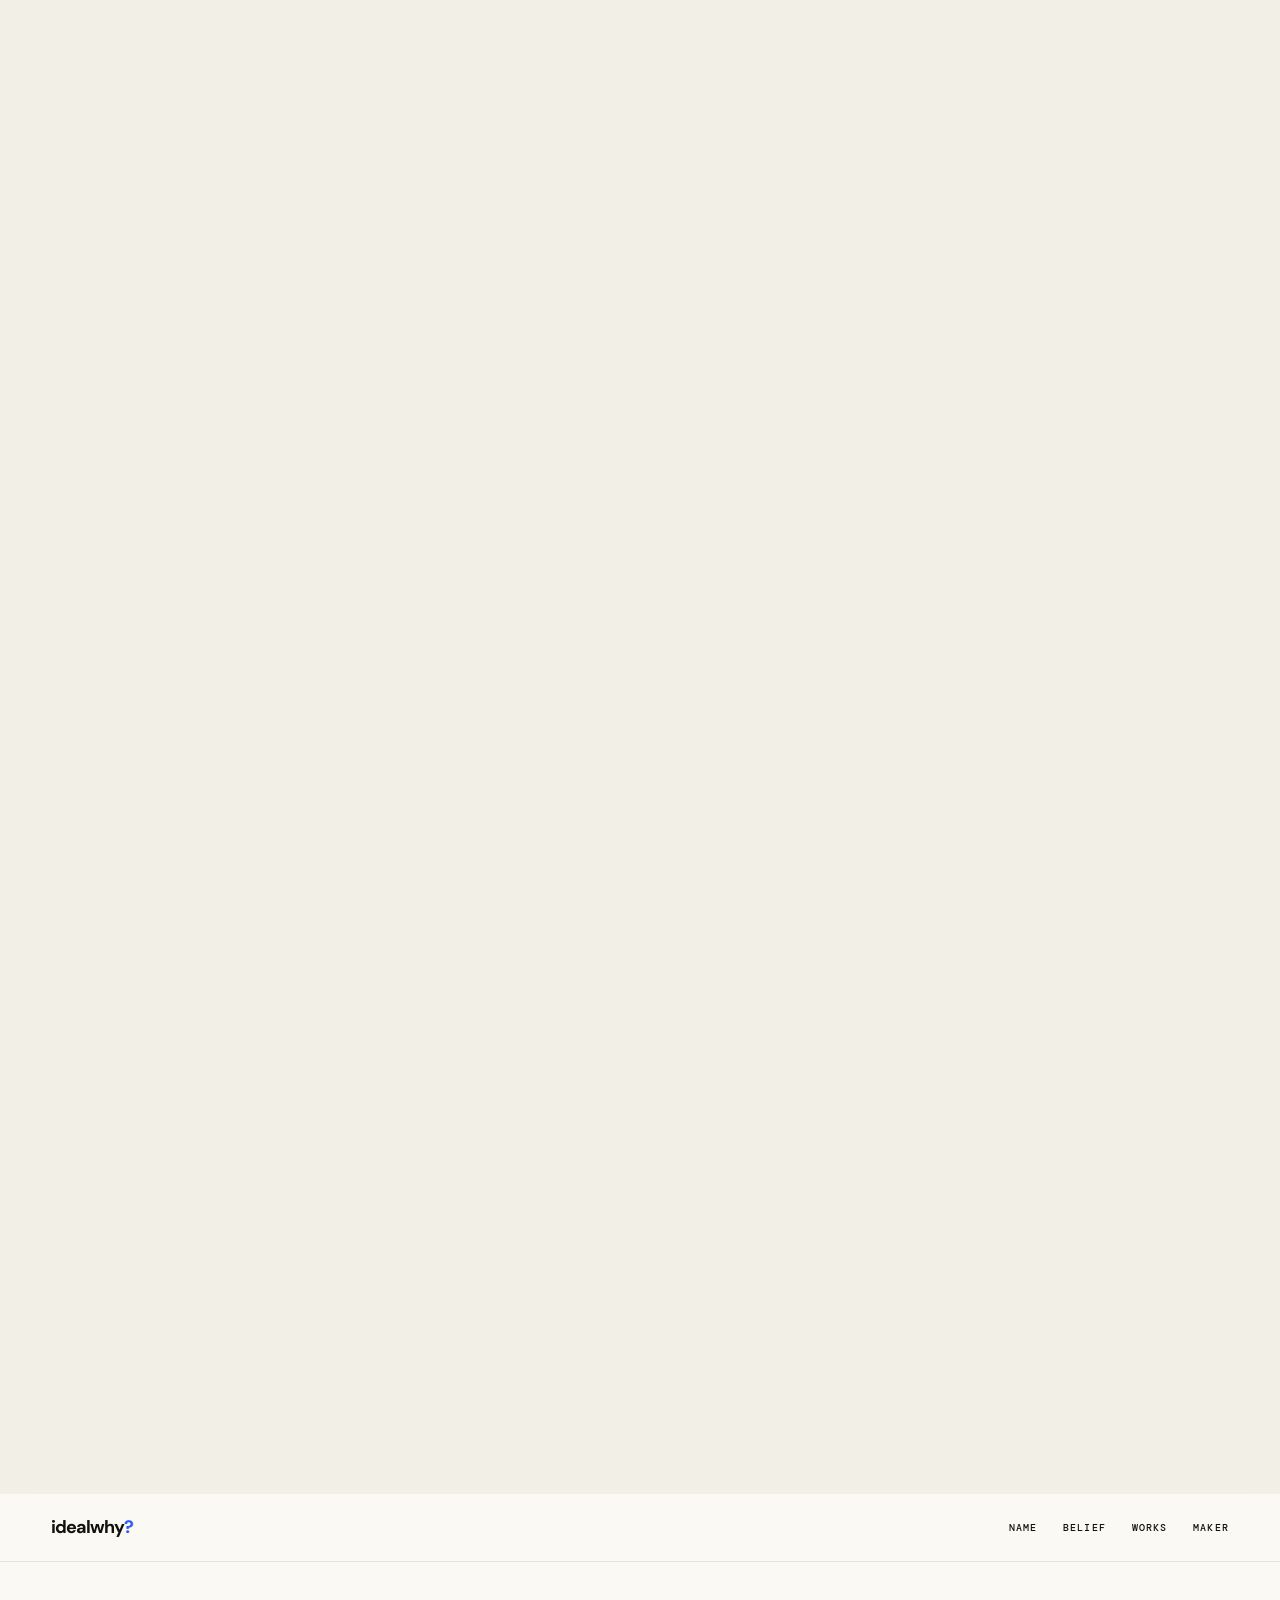
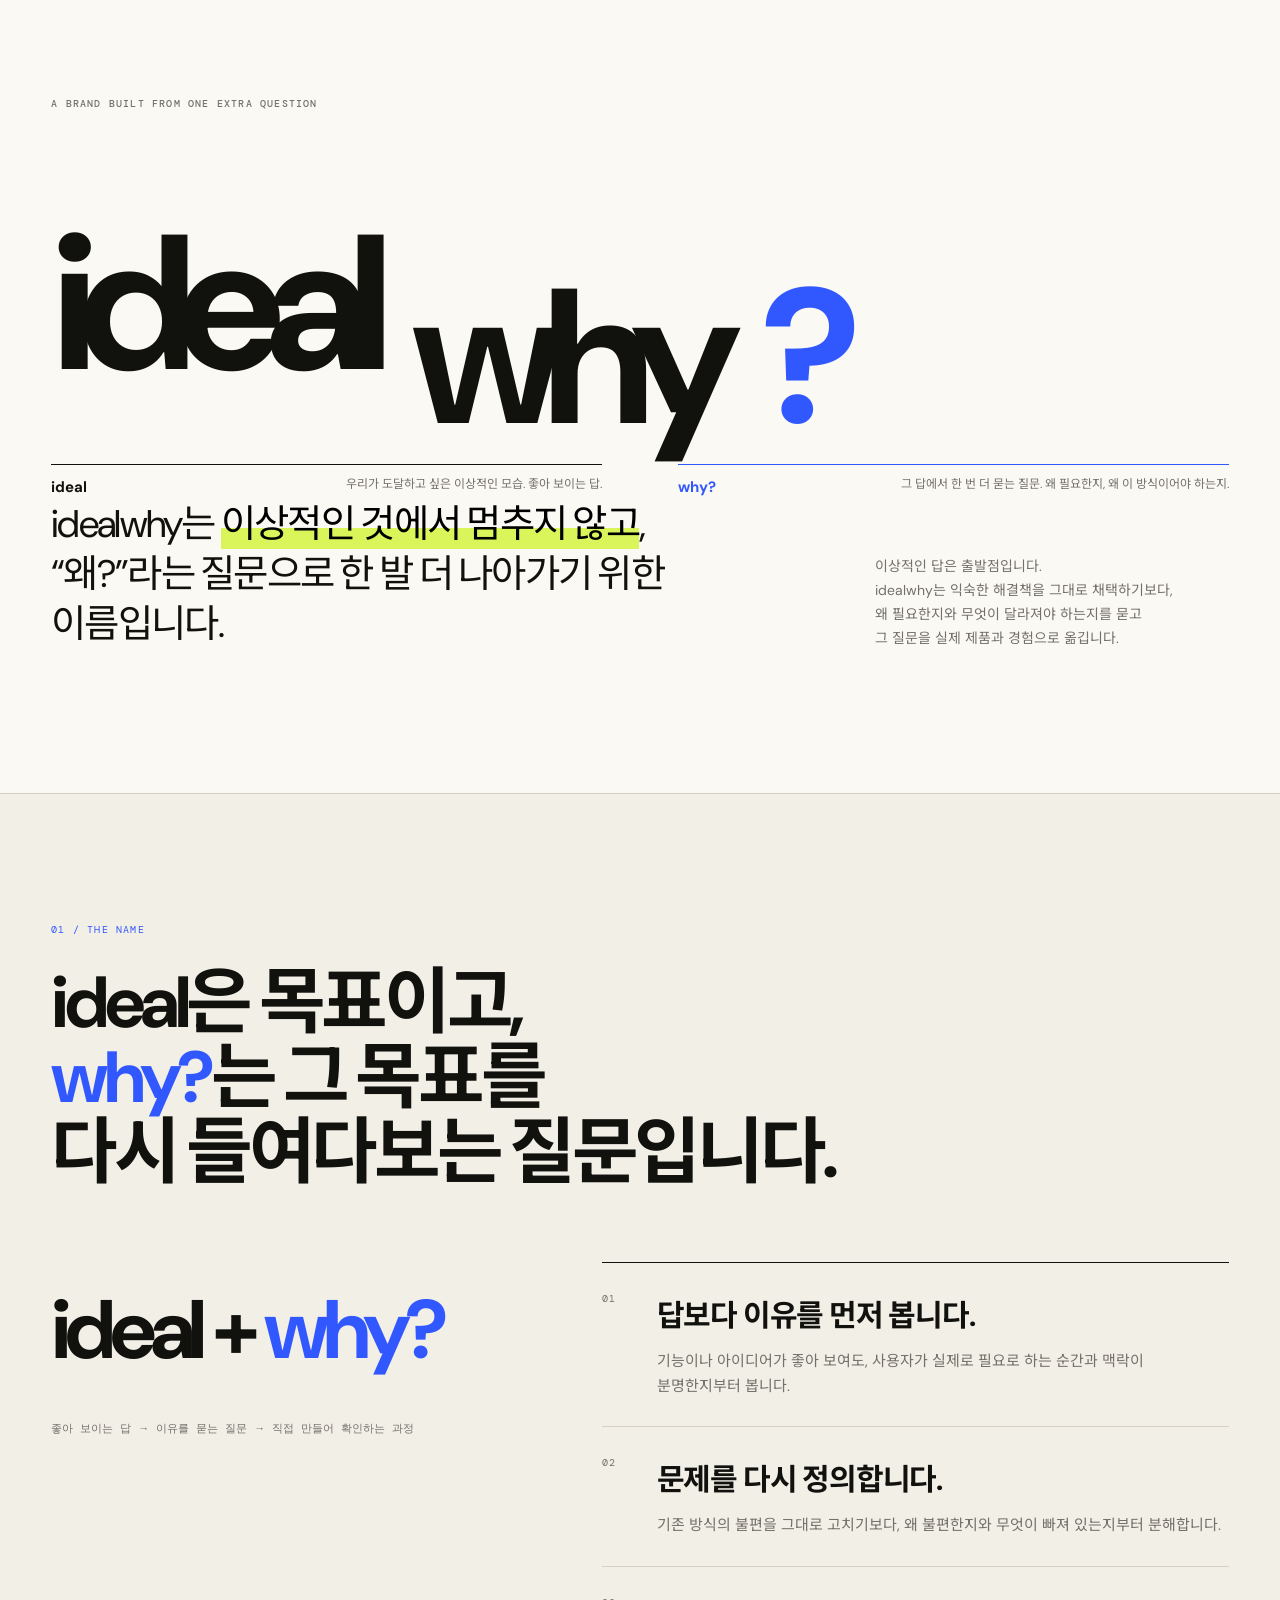
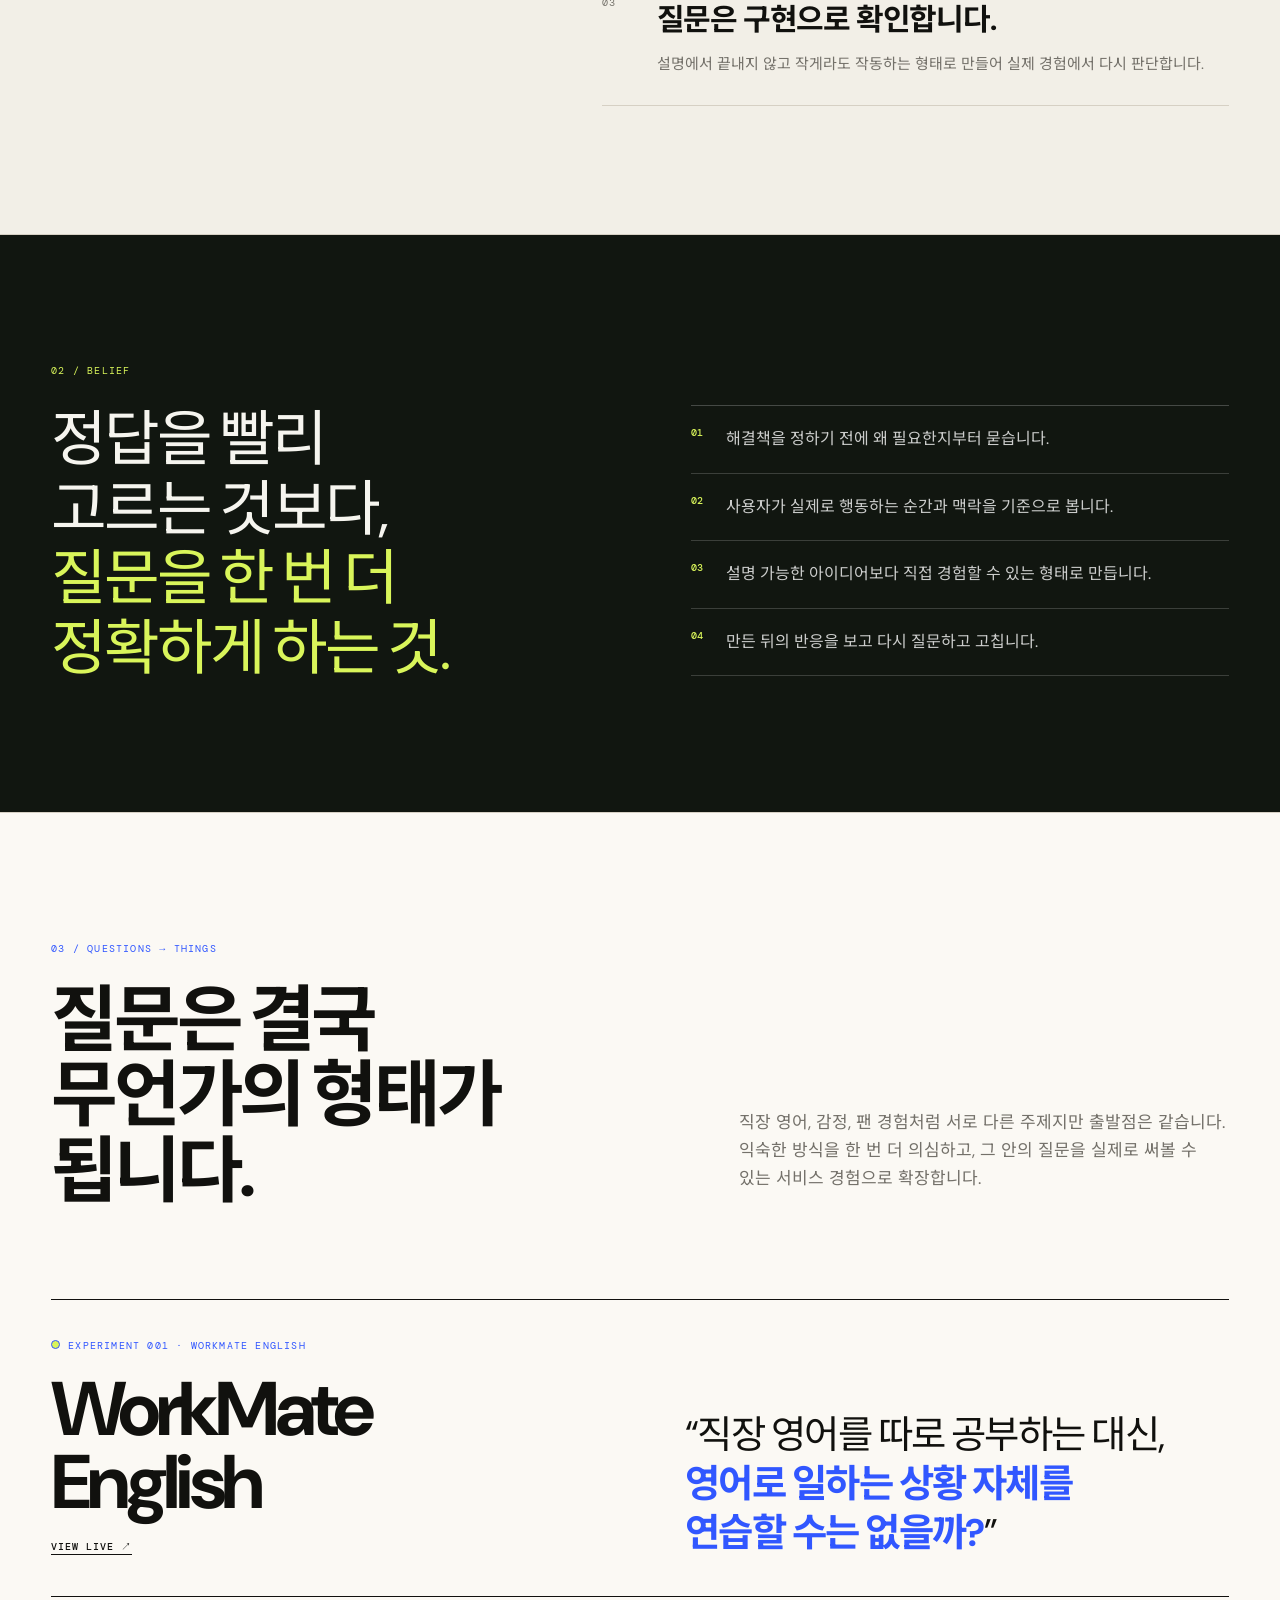
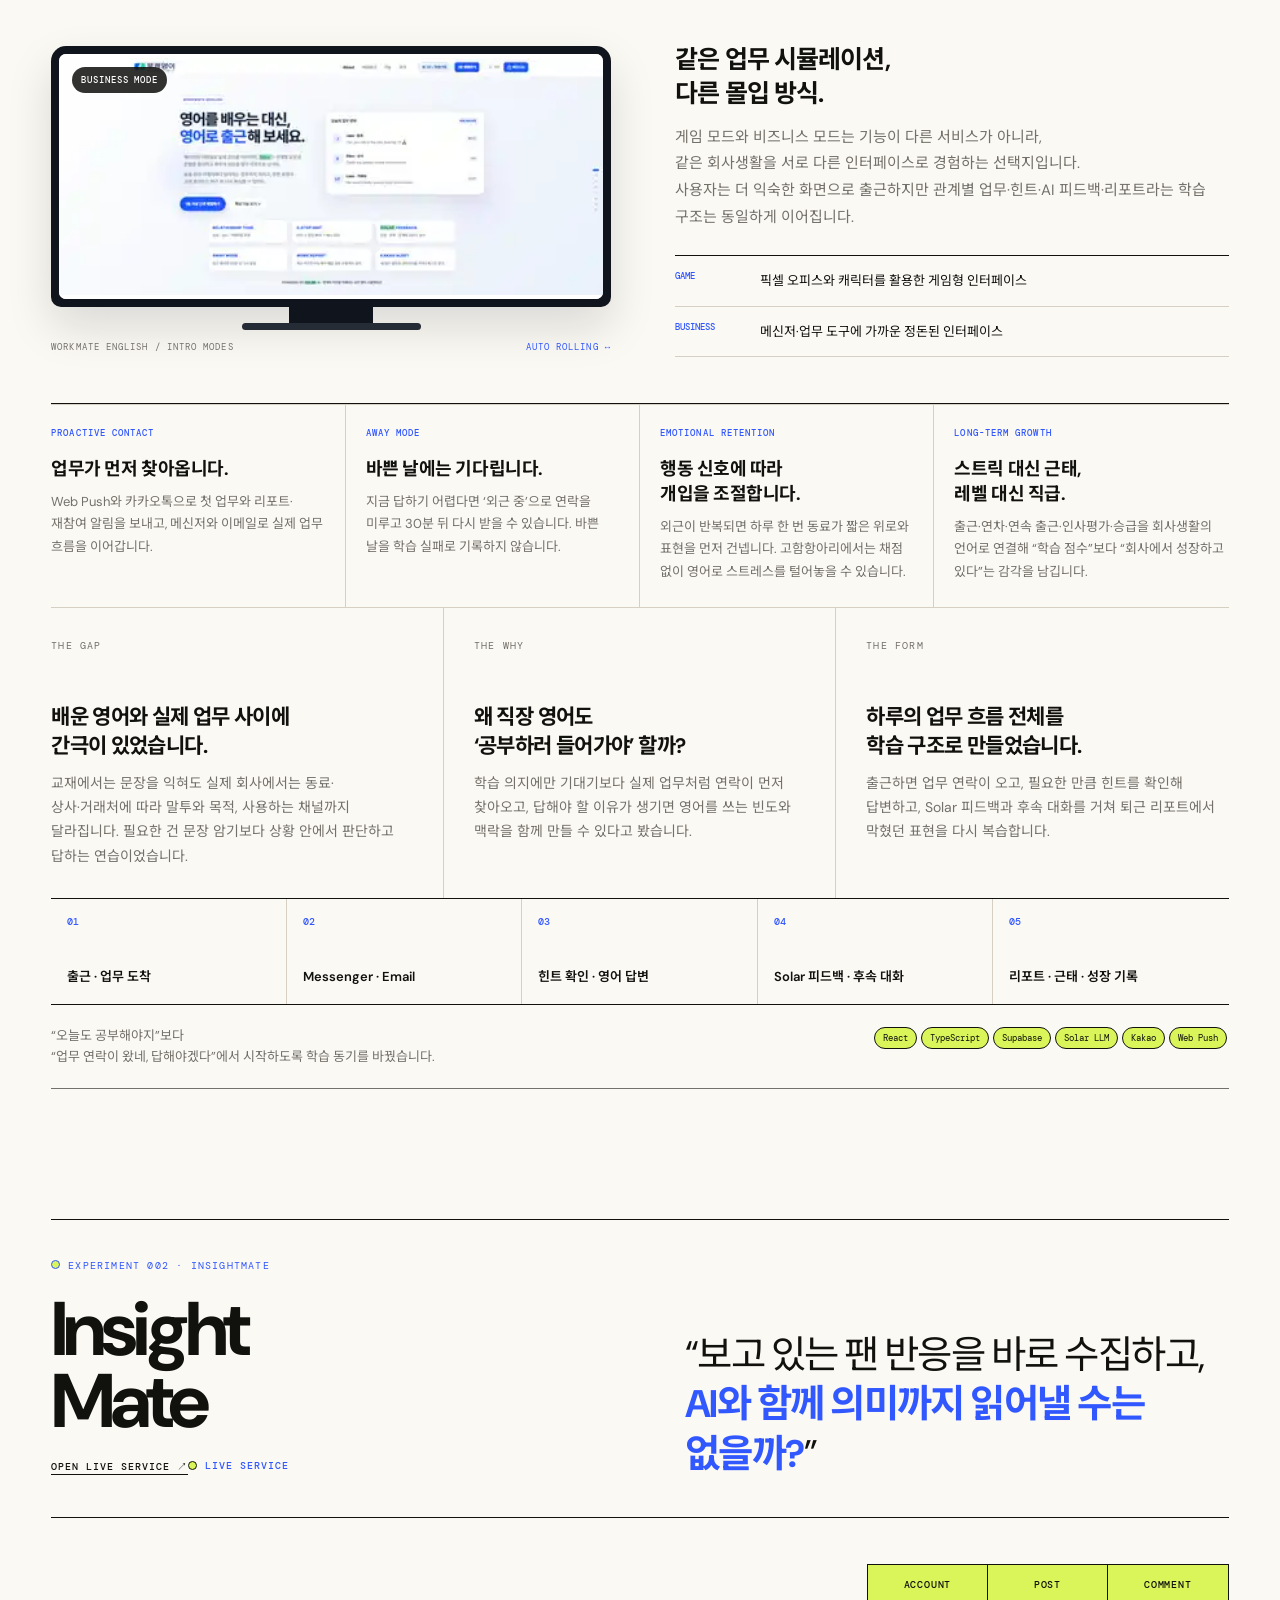
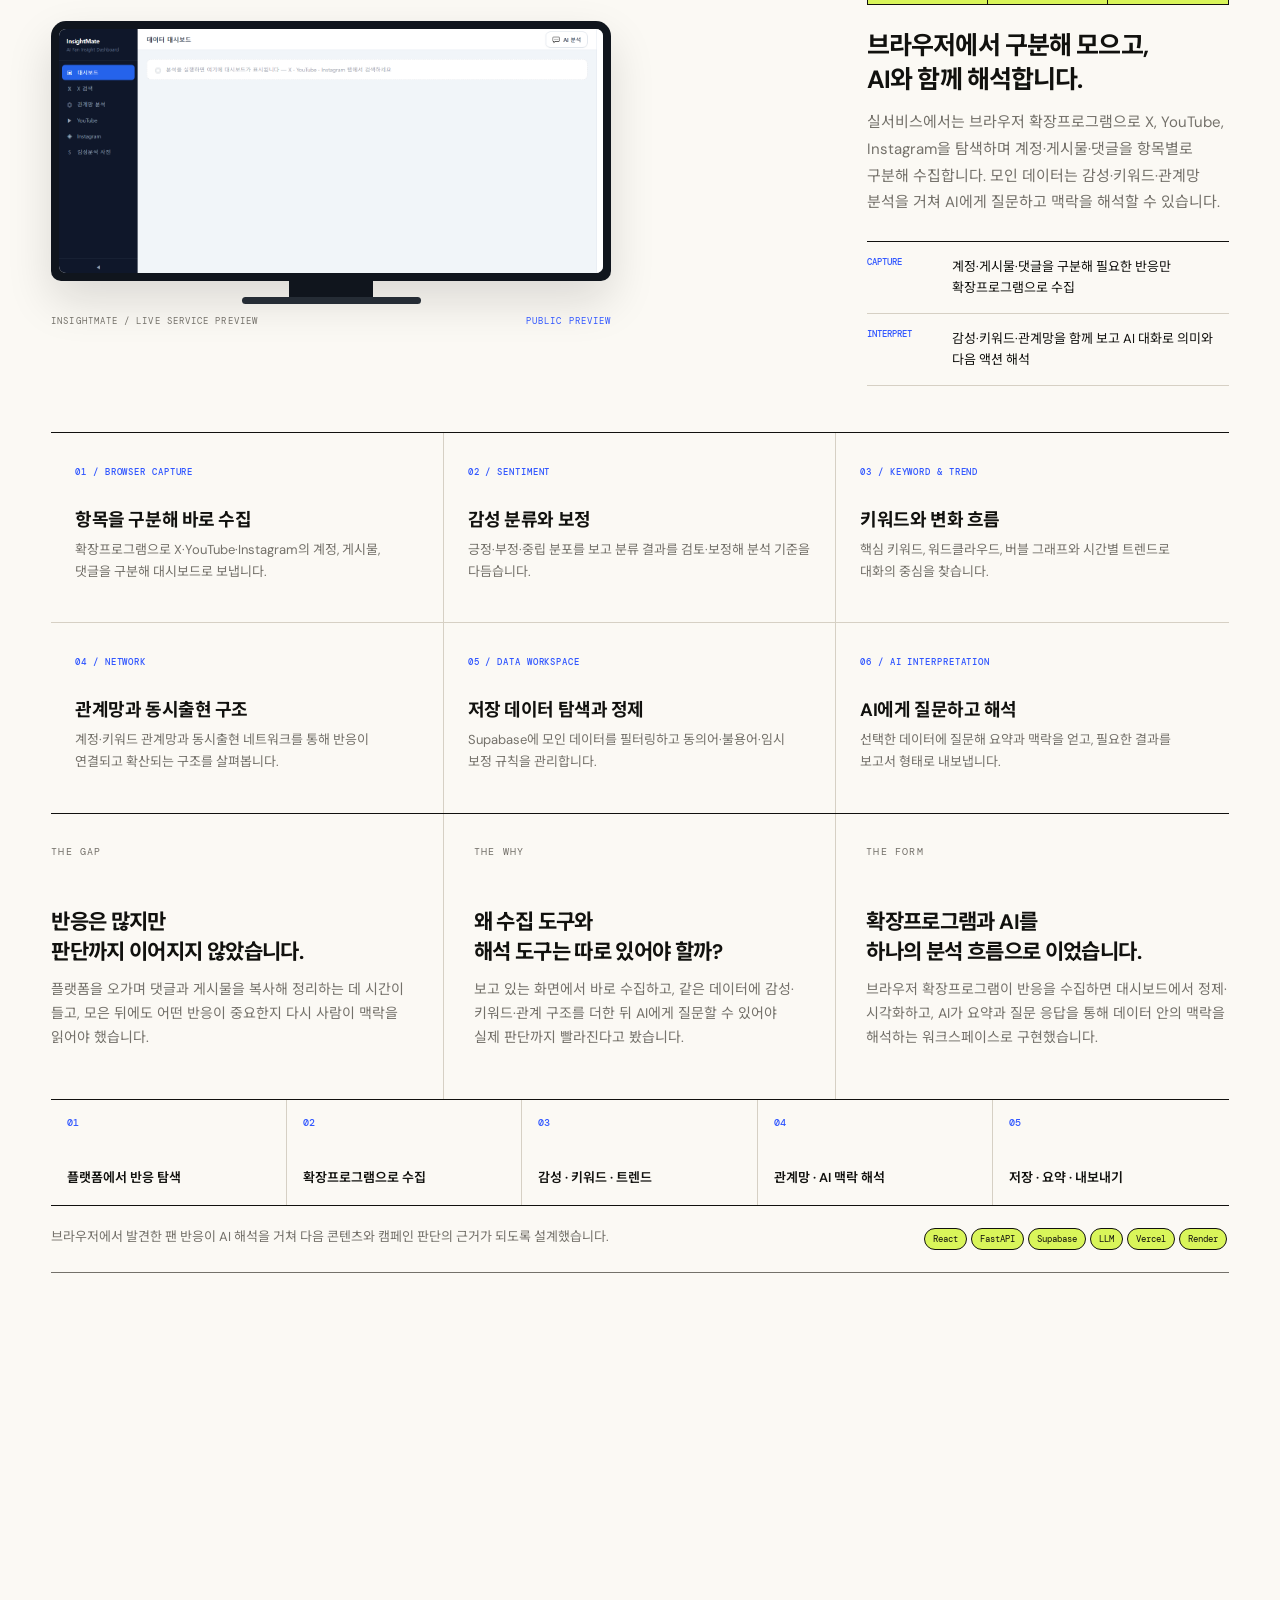
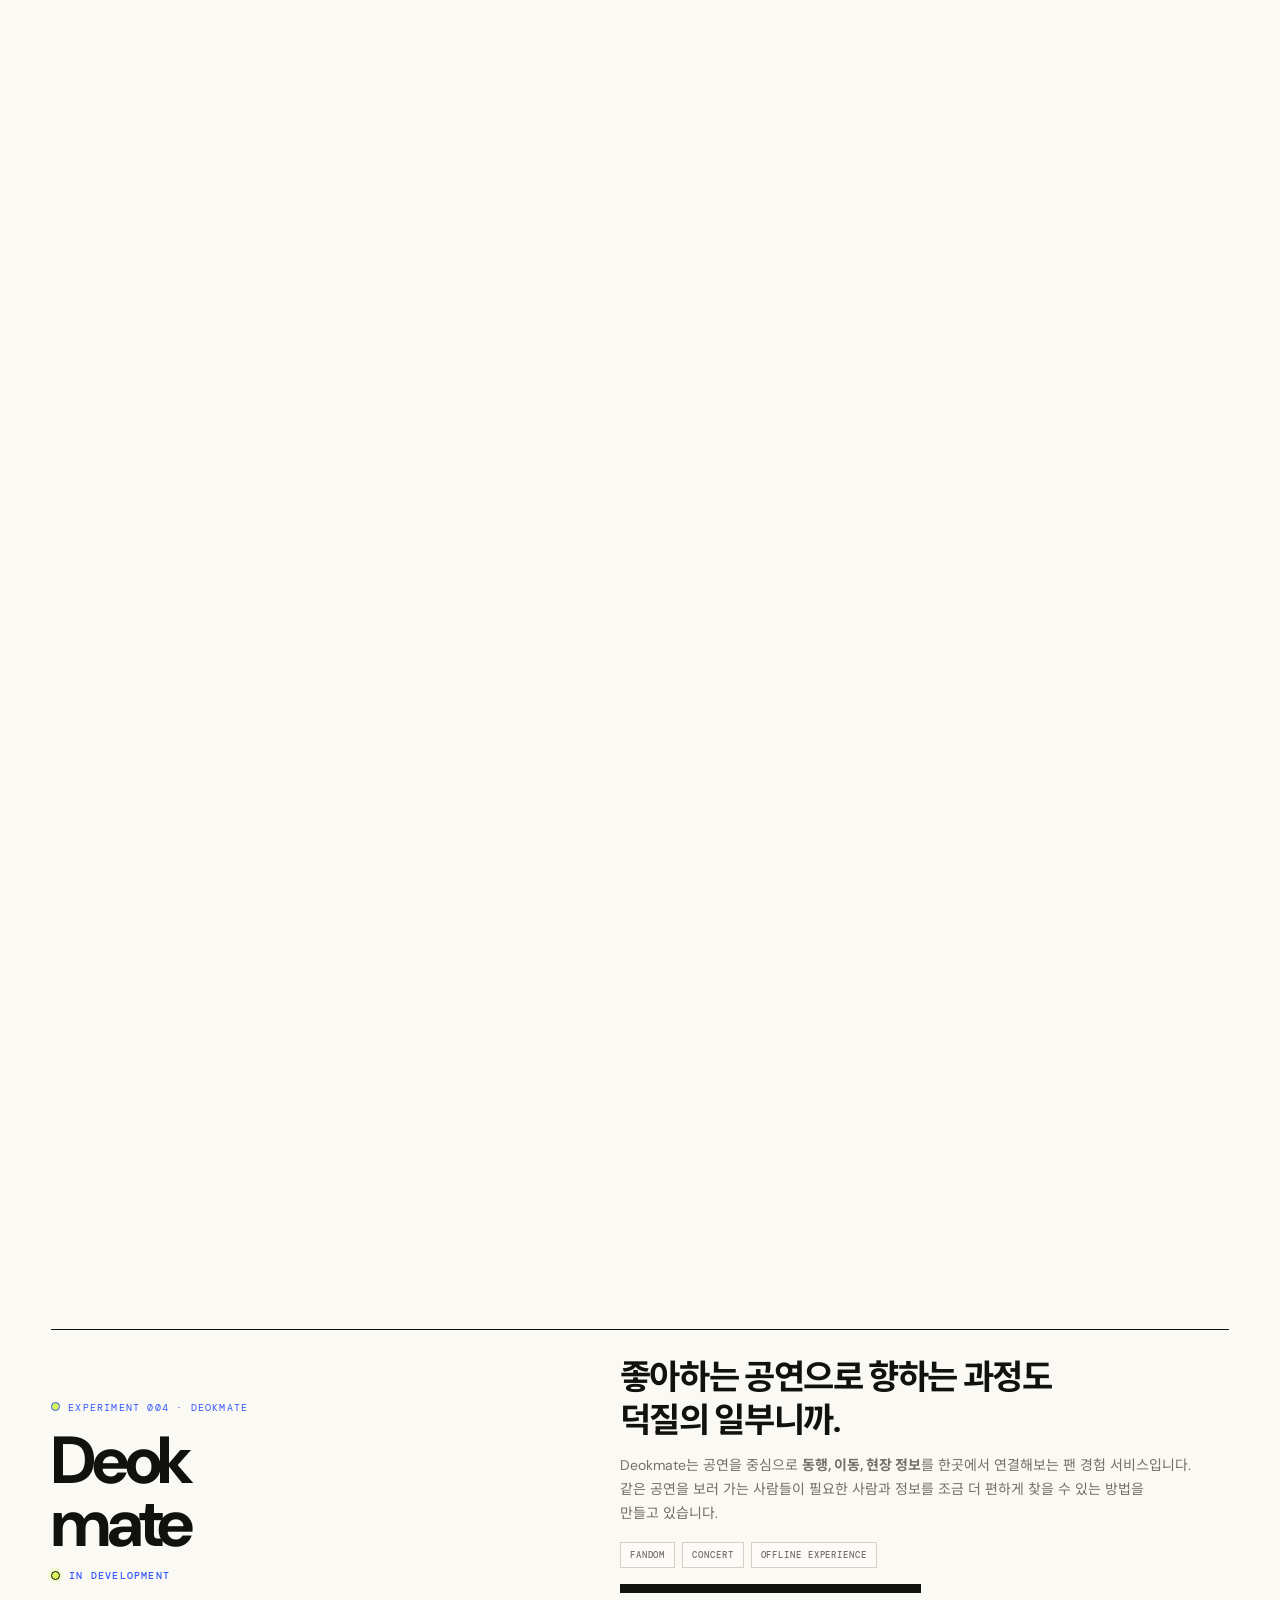
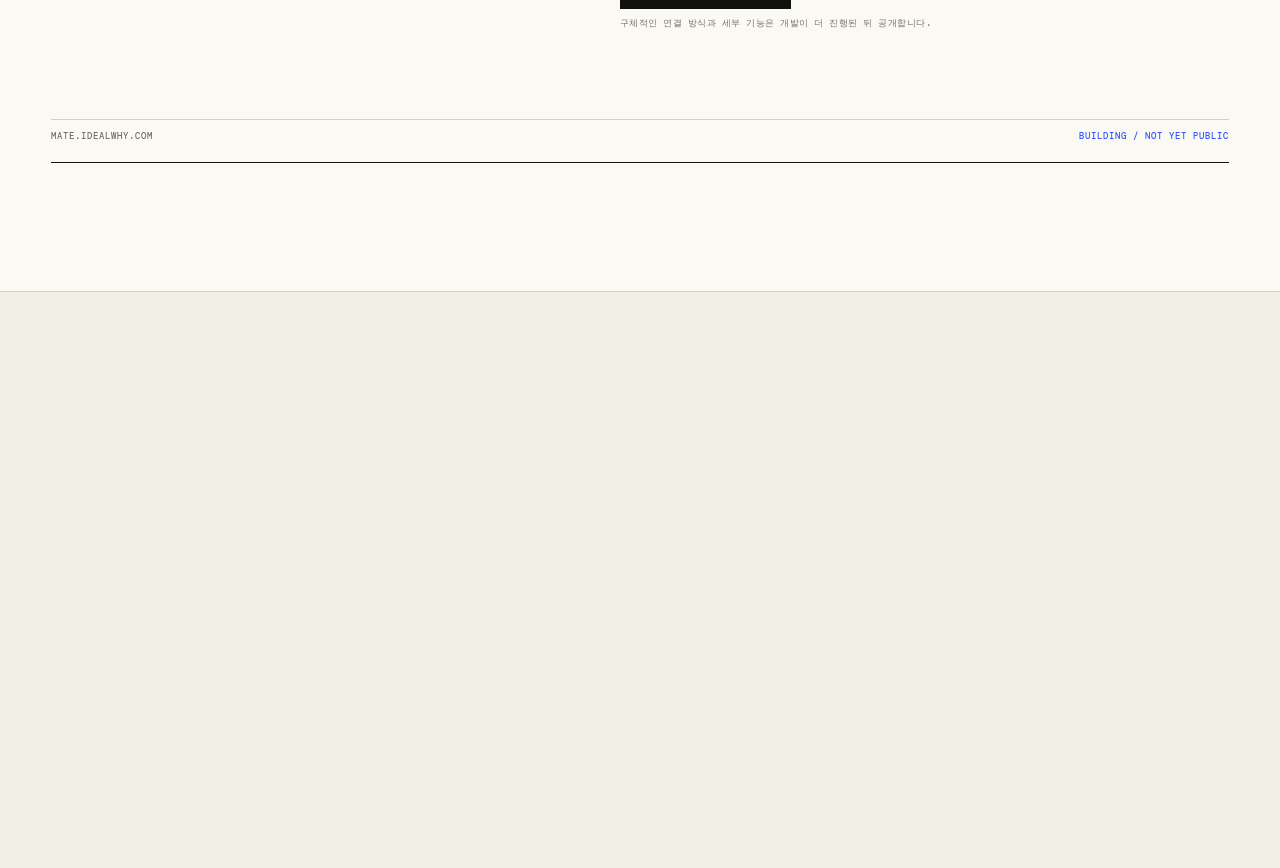
==== commit 3b37d32d: "fix: make InsightMate service update visible" ====
--- a/index.html
+++ b/index.html
@@ -1 +1 @@
-<!doctype html><html lang="ko"><head><meta charset="utf-8"><meta name="viewport" content="width=device-width,initial-scale=1"><meta name="description" content="idealwhy — 이상적인 답에서 멈추지 않고, 왜?라는 질문으로 한 발 더 나아가는 브랜드."><meta property="og:type" content="website"><meta property="og:locale" content="ko_KR"><meta property="og:site_name" content="idealwhy"><meta property="og:title" content="idealwhy — ideal + why"><meta property="og:description" content="이상적인 답에서 멈추지 않고, ‘왜?’라는 질문으로 한 발 더 나아갑니다."><meta property="og:url" content="https://www.idealwhy.com/"><meta property="og:image" content="https://www.idealwhy.com/og-idealwhy.png?v=20260826-og2"><meta property="og:image:secure_url" content="https://www.idealwhy.com/og-idealwhy.png?v=20260826-og2"><meta property="og:image:type" content="image/png"><meta property="og:image:width" content="1200"><meta property="og:image:height" content="630"><meta name="twitter:card" content="summary_large_image"><meta name="twitter:title" content="idealwhy — ideal + why"><meta name="twitter:description" content="이상적인 답에서 멈추지 않고, ‘왜?’라는 질문으로 한 발 더 나아갑니다."><meta name="twitter:image" content="https://www.idealwhy.com/og-idealwhy.png?v=20260826-og2"><link rel="icon" type="image/png" sizes="32x32" href="/favicon-idw-32.png?v=20260826k"><link rel="icon" type="image/png" sizes="16x16" href="/favicon-idw-16.png?v=20260826k"><link rel="shortcut icon" type="image/png" href="/favicon-idw-32.png?v=20260826k"><meta name="theme-color" content="#fbf9f4"><title>idealwhy — ideal + why</title></head><body><script>fetch('base.html?v=20260826k').then(r=>r.text()).then(html=>{html=html.replace('</head>','<meta property="og:type" content="website"><meta property="og:locale" content="ko_KR"><meta property="og:site_name" content="idealwhy"><meta property="og:title" content="idealwhy — ideal + why"><meta property="og:description" content="이상적인 답에서 멈추지 않고, ‘왜?’라는 질문으로 한 발 더 나아갑니다."><meta property="og:url" content="https://www.idealwhy.com/"><meta property="og:image" content="https://www.idealwhy.com/og-idealwhy.png?v=20260826-og2"><meta property="og:image:width" content="1200"><meta property="og:image:height" content="630"><link rel="icon" type="image/png" sizes="32x32" href="/favicon-idw-32.png?v=20260826k"><link rel="icon" type="image/png" sizes="16x16" href="/favicon-idw-16.png?v=20260826k"><link rel="shortcut icon" type="image/png" href="/favicon-idw-32.png?v=20260826k"><meta name="theme-color" content="#fbf9f4"><link rel="stylesheet" href="style-monitor-fix.css?v=20260826k"><link rel="stylesheet" href="hero-glitch.css?v=20260826k"><script async src="https://www.googletagmanager.com/gtag/js?id=G-F6FELRLPHC"><\/script><script>window.dataLayer=window.dataLayer||[];function gtag(){dataLayer.push(arguments)}gtag("js",new Date());gtag("config","G-F6FELRLPHC");<\/script></head>');html=html.replace('</body>','<script src="monitor-roll.js?v=20260826k"><\/script><script src="content-refine.js?v=20260828a"><\/script><script src="insightmate-card.js?v=20260902a"><\/script><script src="deokmate-teaser.js?v=20260828a"><\/script><script src="experience-bridge.js?v=20260828a"><\/script><script src="analytics.js?v=20260828d"><\/script></body>');html=html.replace('<a href="https://github.com/ark-netizen" target="_blank" rel="noreferrer">GitHub ↗</a>','');document.open();document.write(html);document.close();});</script></body></html>+<!doctype html><html lang="ko"><head><meta charset="utf-8"><meta name="viewport" content="width=device-width,initial-scale=1"><meta name="description" content="idealwhy — 이상적인 답에서 멈추지 않고, 왜?라는 질문으로 한 발 더 나아가는 브랜드."><meta property="og:type" content="website"><meta property="og:locale" content="ko_KR"><meta property="og:site_name" content="idealwhy"><meta property="og:title" content="idealwhy — ideal + why"><meta property="og:description" content="이상적인 답에서 멈추지 않고, ‘왜?’라는 질문으로 한 발 더 나아갑니다."><meta property="og:url" content="https://www.idealwhy.com/"><meta property="og:image" content="https://www.idealwhy.com/og-idealwhy.png?v=20260826-og2"><meta property="og:image:secure_url" content="https://www.idealwhy.com/og-idealwhy.png?v=20260826-og2"><meta property="og:image:type" content="image/png"><meta property="og:image:width" content="1200"><meta property="og:image:height" content="630"><meta name="twitter:card" content="summary_large_image"><meta name="twitter:title" content="idealwhy — ideal + why"><meta name="twitter:description" content="이상적인 답에서 멈추지 않고, ‘왜?’라는 질문으로 한 발 더 나아갑니다."><meta name="twitter:image" content="https://www.idealwhy.com/og-idealwhy.png?v=20260826-og2"><link rel="icon" type="image/png" sizes="32x32" href="/favicon-idw-32.png?v=20260826k"><link rel="icon" type="image/png" sizes="16x16" href="/favicon-idw-16.png?v=20260826k"><link rel="shortcut icon" type="image/png" href="/favicon-idw-32.png?v=20260826k"><meta name="theme-color" content="#fbf9f4"><title>idealwhy — ideal + why</title></head><body><script>fetch('base.html?v=20260826k').then(r=>r.text()).then(html=>{html=html.replace('</head>','<meta property="og:type" content="website"><meta property="og:locale" content="ko_KR"><meta property="og:site_name" content="idealwhy"><meta property="og:title" content="idealwhy — ideal + why"><meta property="og:description" content="이상적인 답에서 멈추지 않고, ‘왜?’라는 질문으로 한 발 더 나아갑니다."><meta property="og:url" content="https://www.idealwhy.com/"><meta property="og:image" content="https://www.idealwhy.com/og-idealwhy.png?v=20260826-og2"><meta property="og:image:width" content="1200"><meta property="og:image:height" content="630"><link rel="icon" type="image/png" sizes="32x32" href="/favicon-idw-32.png?v=20260826k"><link rel="icon" type="image/png" sizes="16x16" href="/favicon-idw-16.png?v=20260826k"><link rel="shortcut icon" type="image/png" href="/favicon-idw-32.png?v=20260826k"><meta name="theme-color" content="#fbf9f4"><link rel="stylesheet" href="style-monitor-fix.css?v=20260826k"><link rel="stylesheet" href="hero-glitch.css?v=20260826k"><script async src="https://www.googletagmanager.com/gtag/js?id=G-F6FELRLPHC"><\/script><script>window.dataLayer=window.dataLayer||[];function gtag(){dataLayer.push(arguments)}gtag("js",new Date());gtag("config","G-F6FELRLPHC");<\/script></head>');html=html.replace('</body>','<script src="monitor-roll.js?v=20260826k"><\/script><script src="content-refine.js?v=20260828a"><\/script><script src="insightmate-card.js?v=20260902b"><\/script><script src="deokmate-teaser.js?v=20260828a"><\/script><script src="experience-bridge.js?v=20260828a"><\/script><script src="analytics.js?v=20260828d"><\/script></body>');html=html.replace('<a href="https://github.com/ark-netizen" target="_blank" rel="noreferrer">GitHub ↗</a>','');document.open();document.write(html);document.close();});</script></body></html>
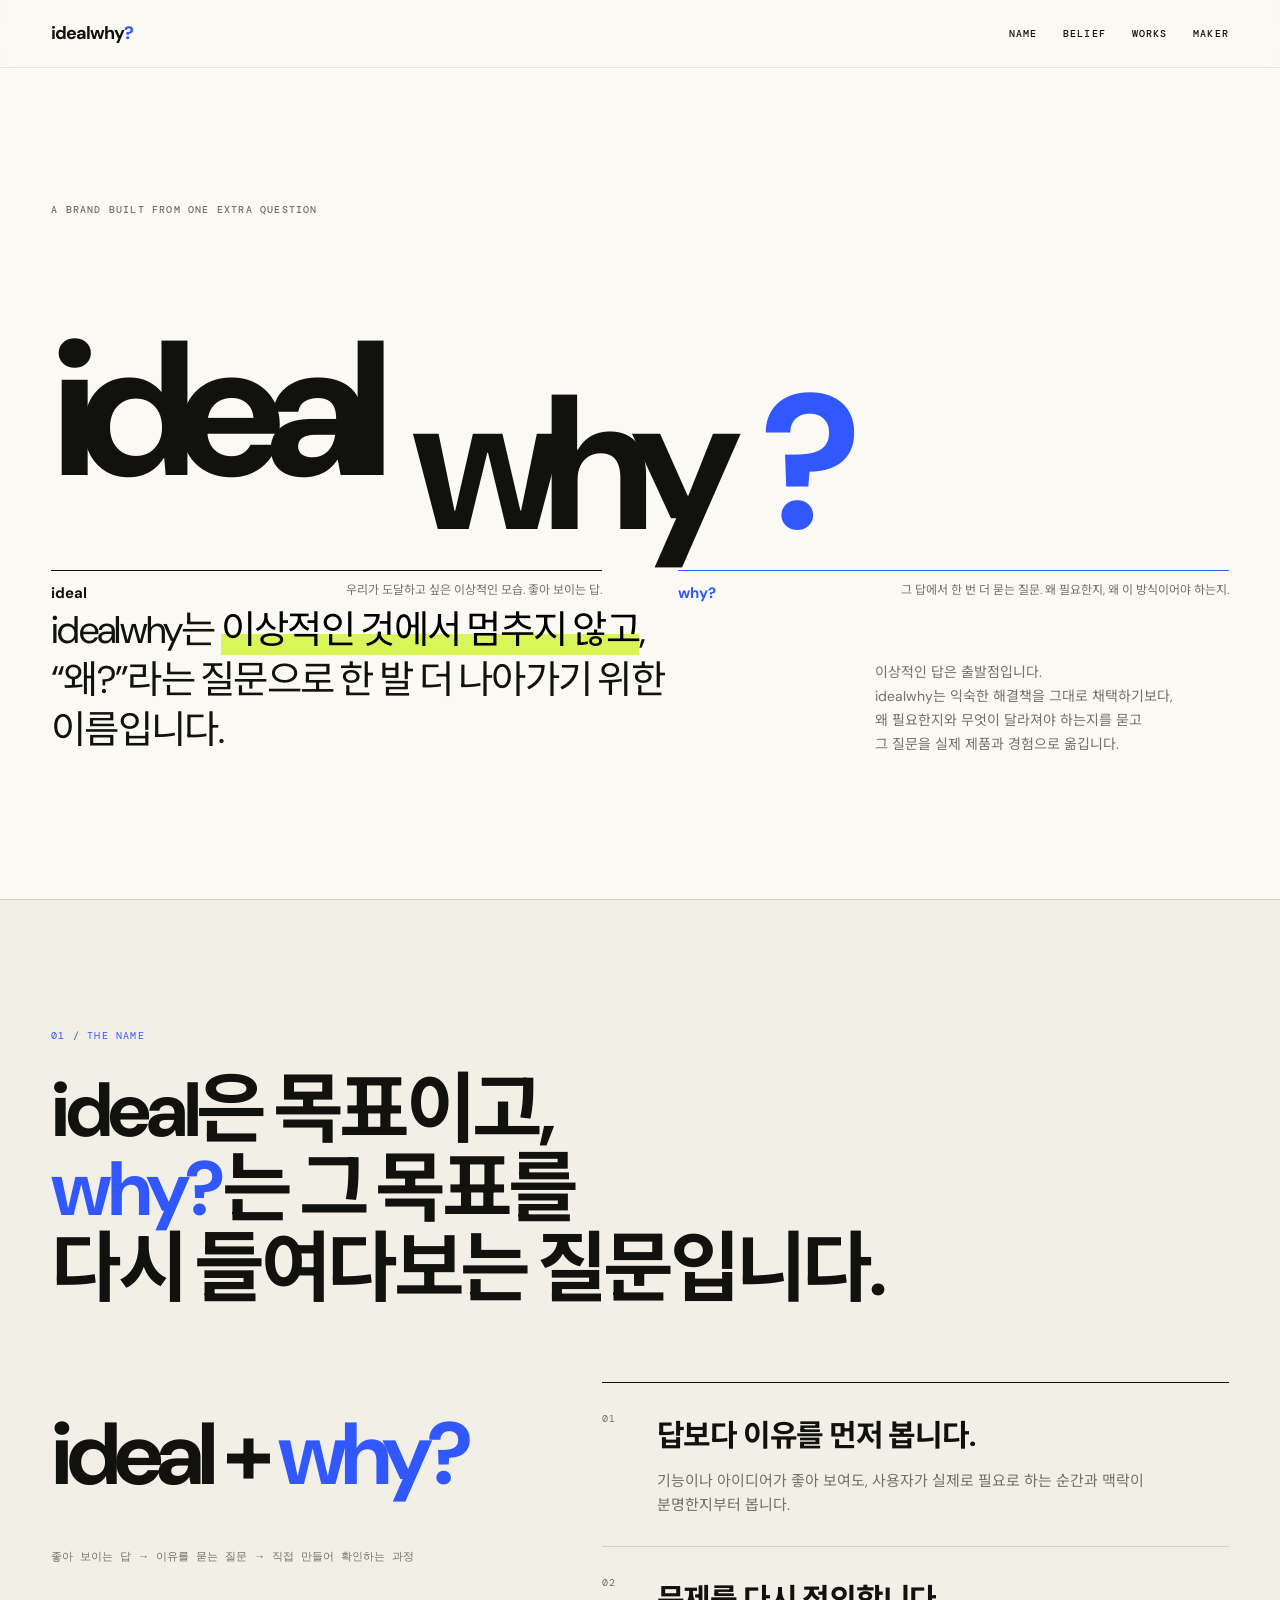
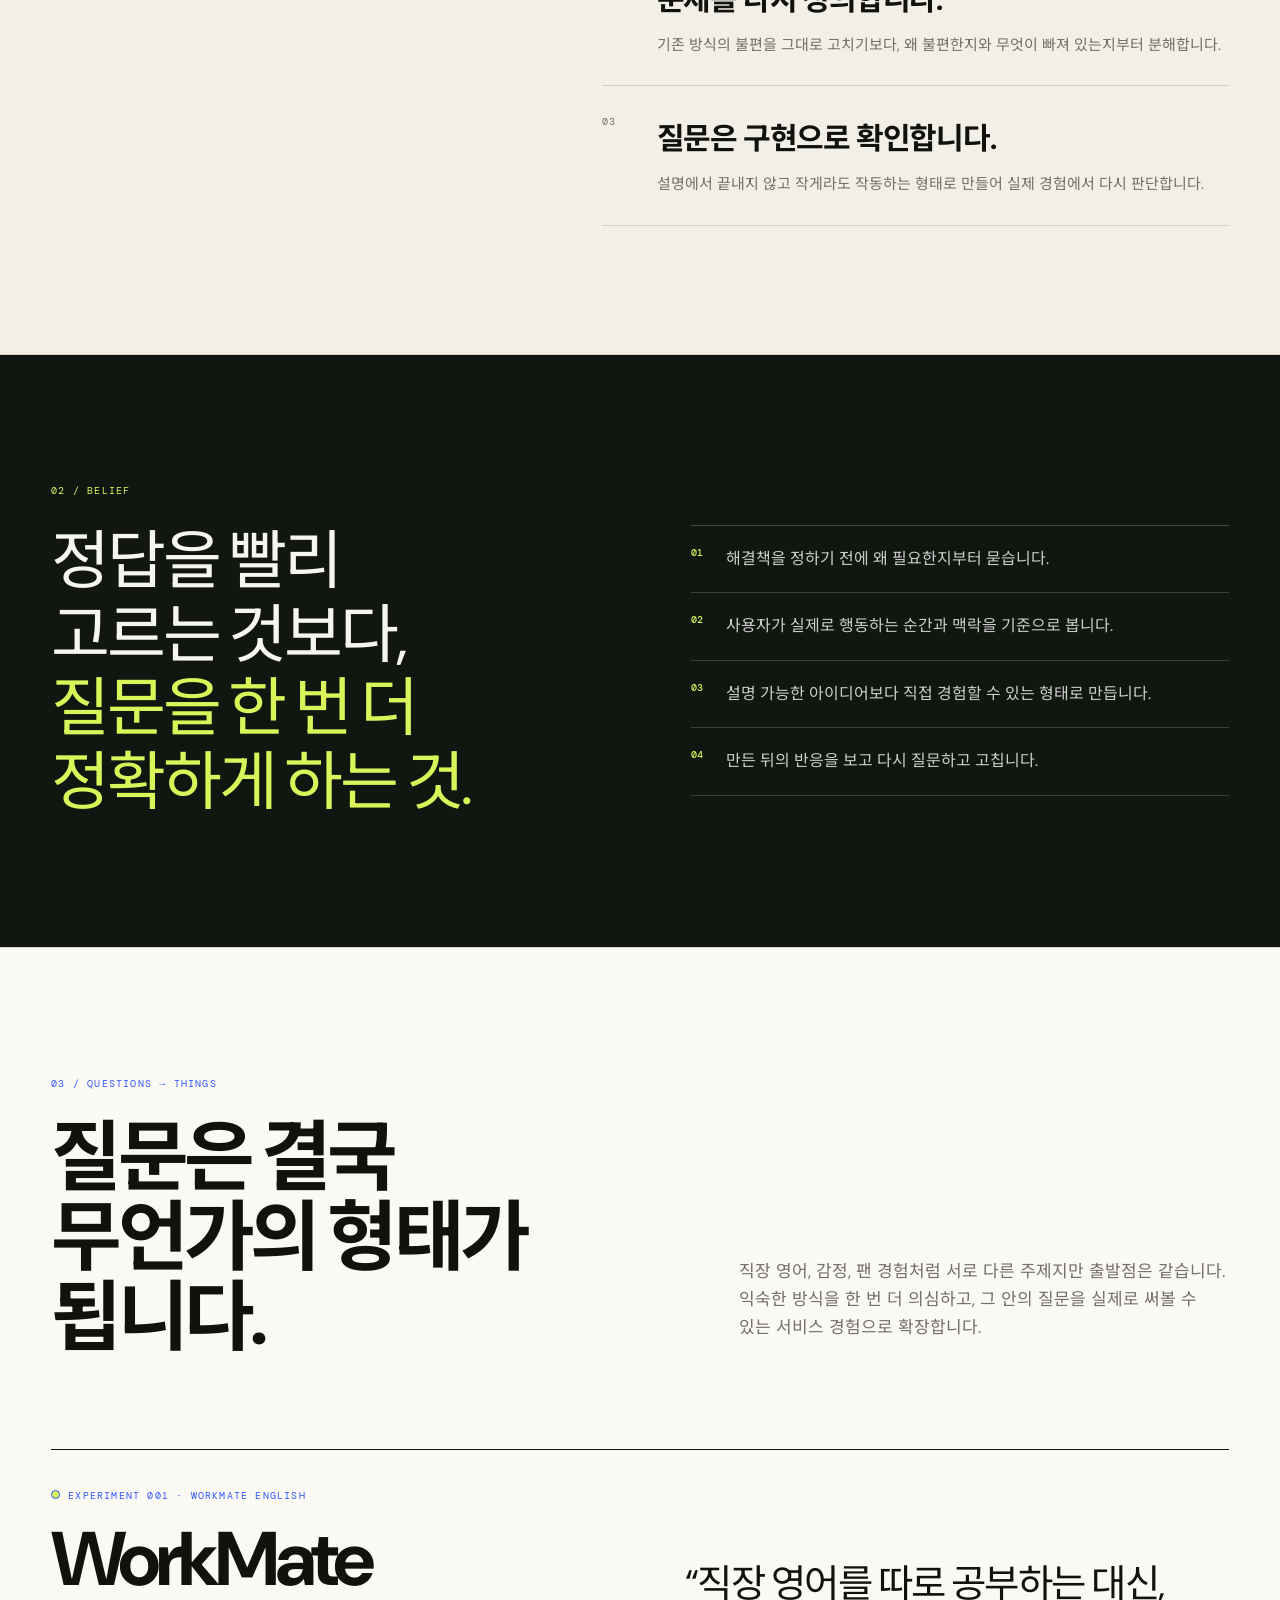
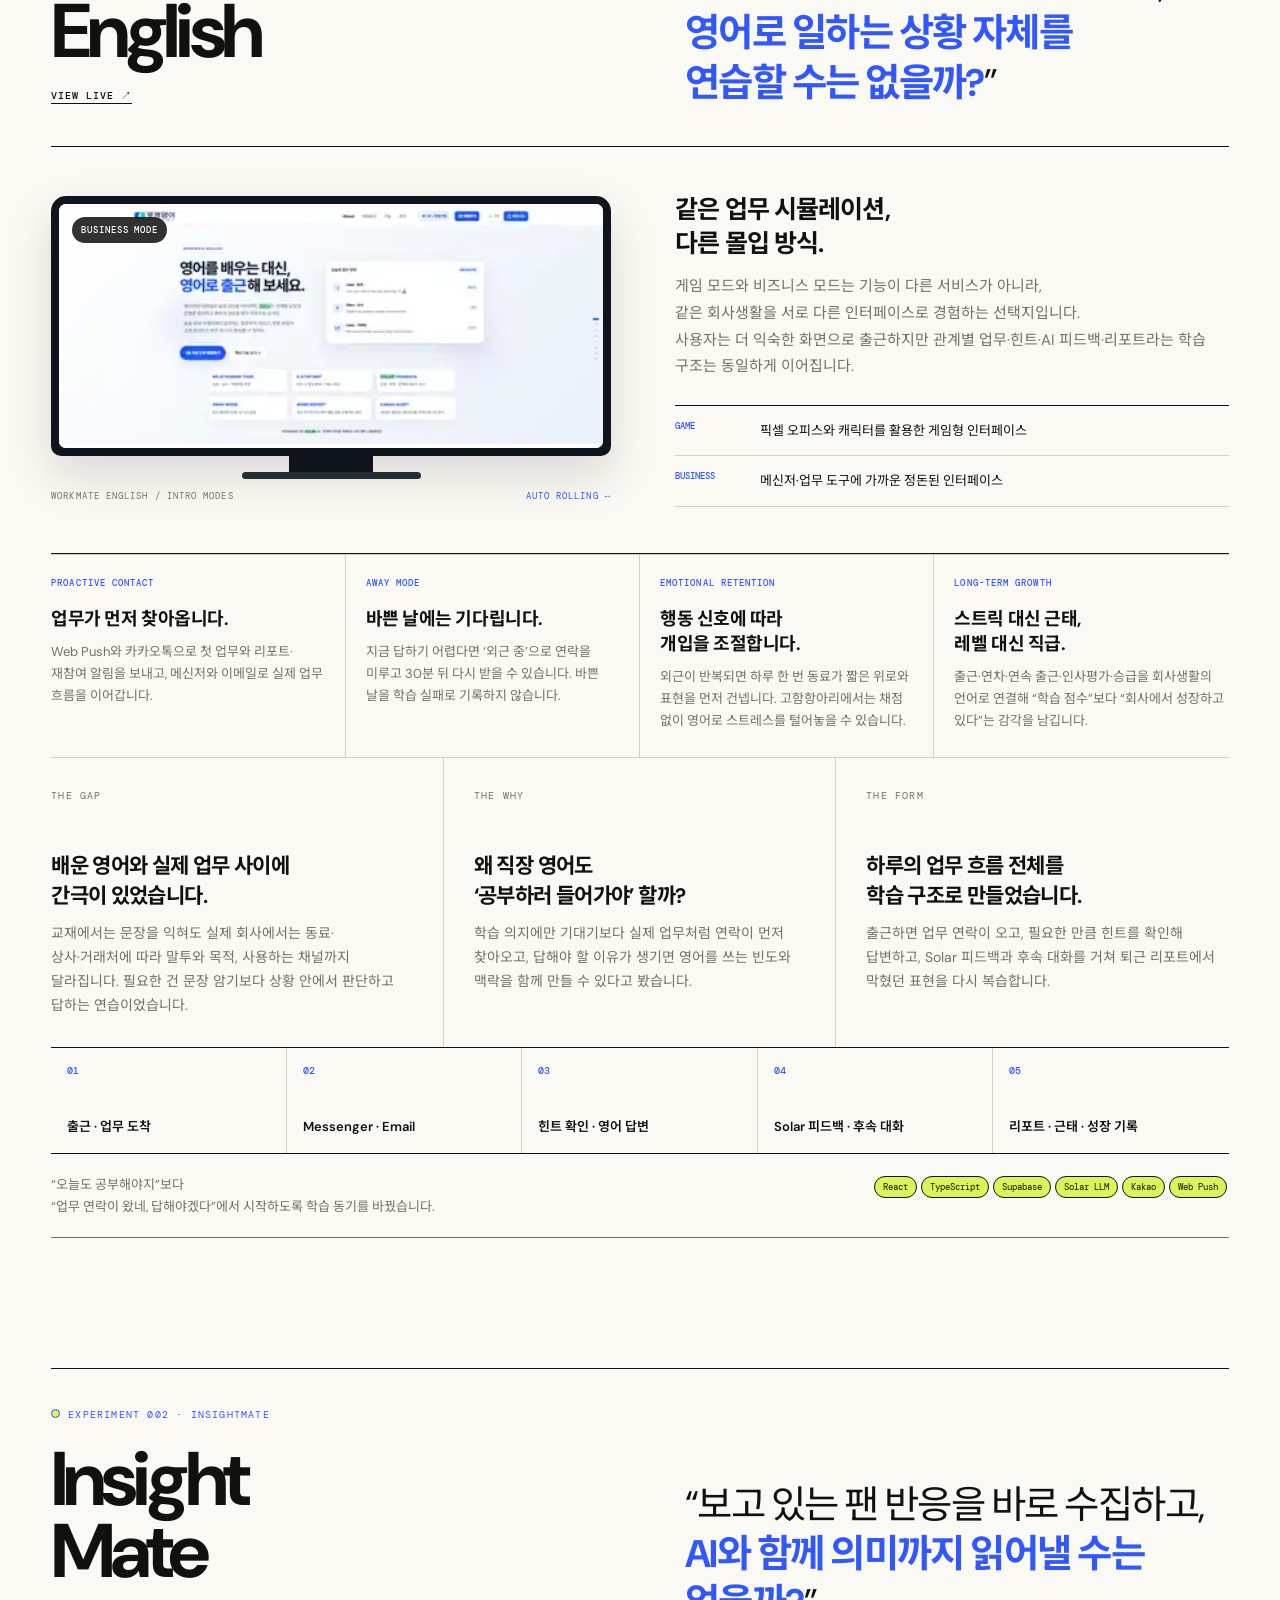
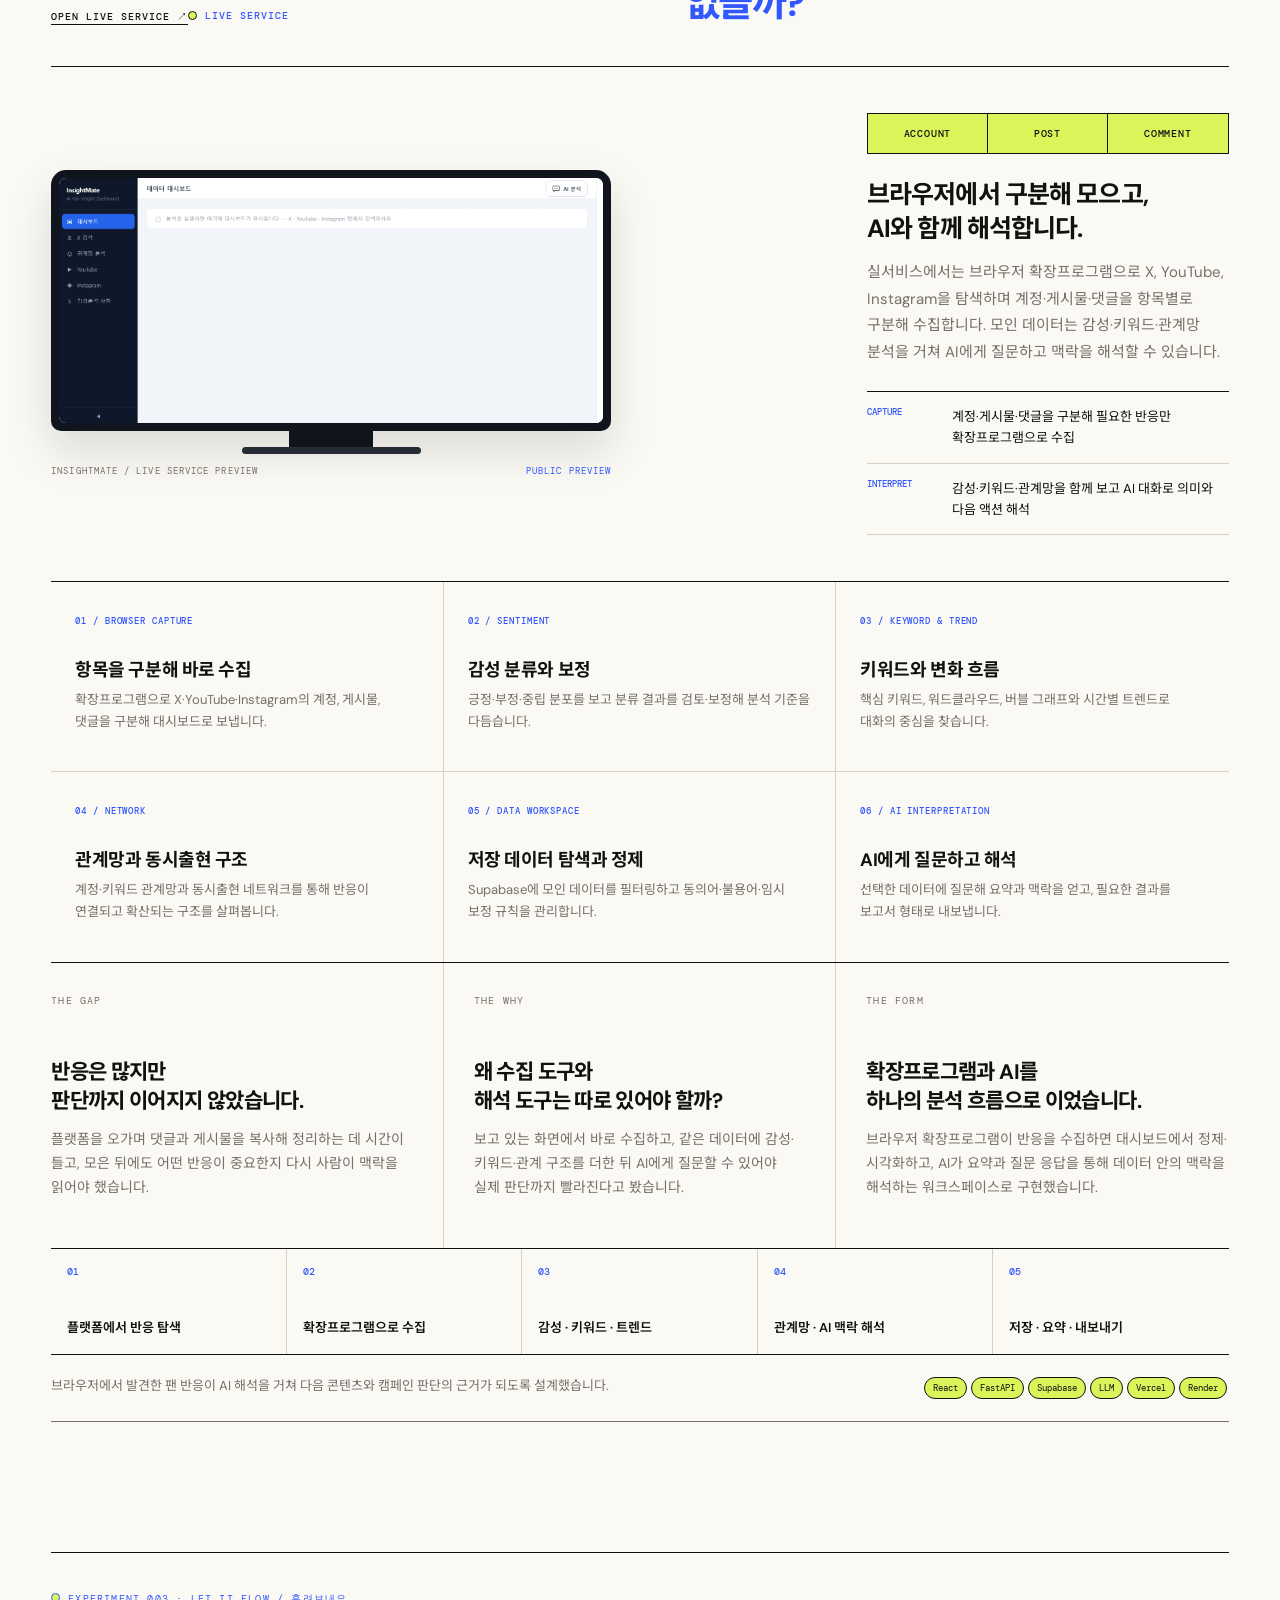
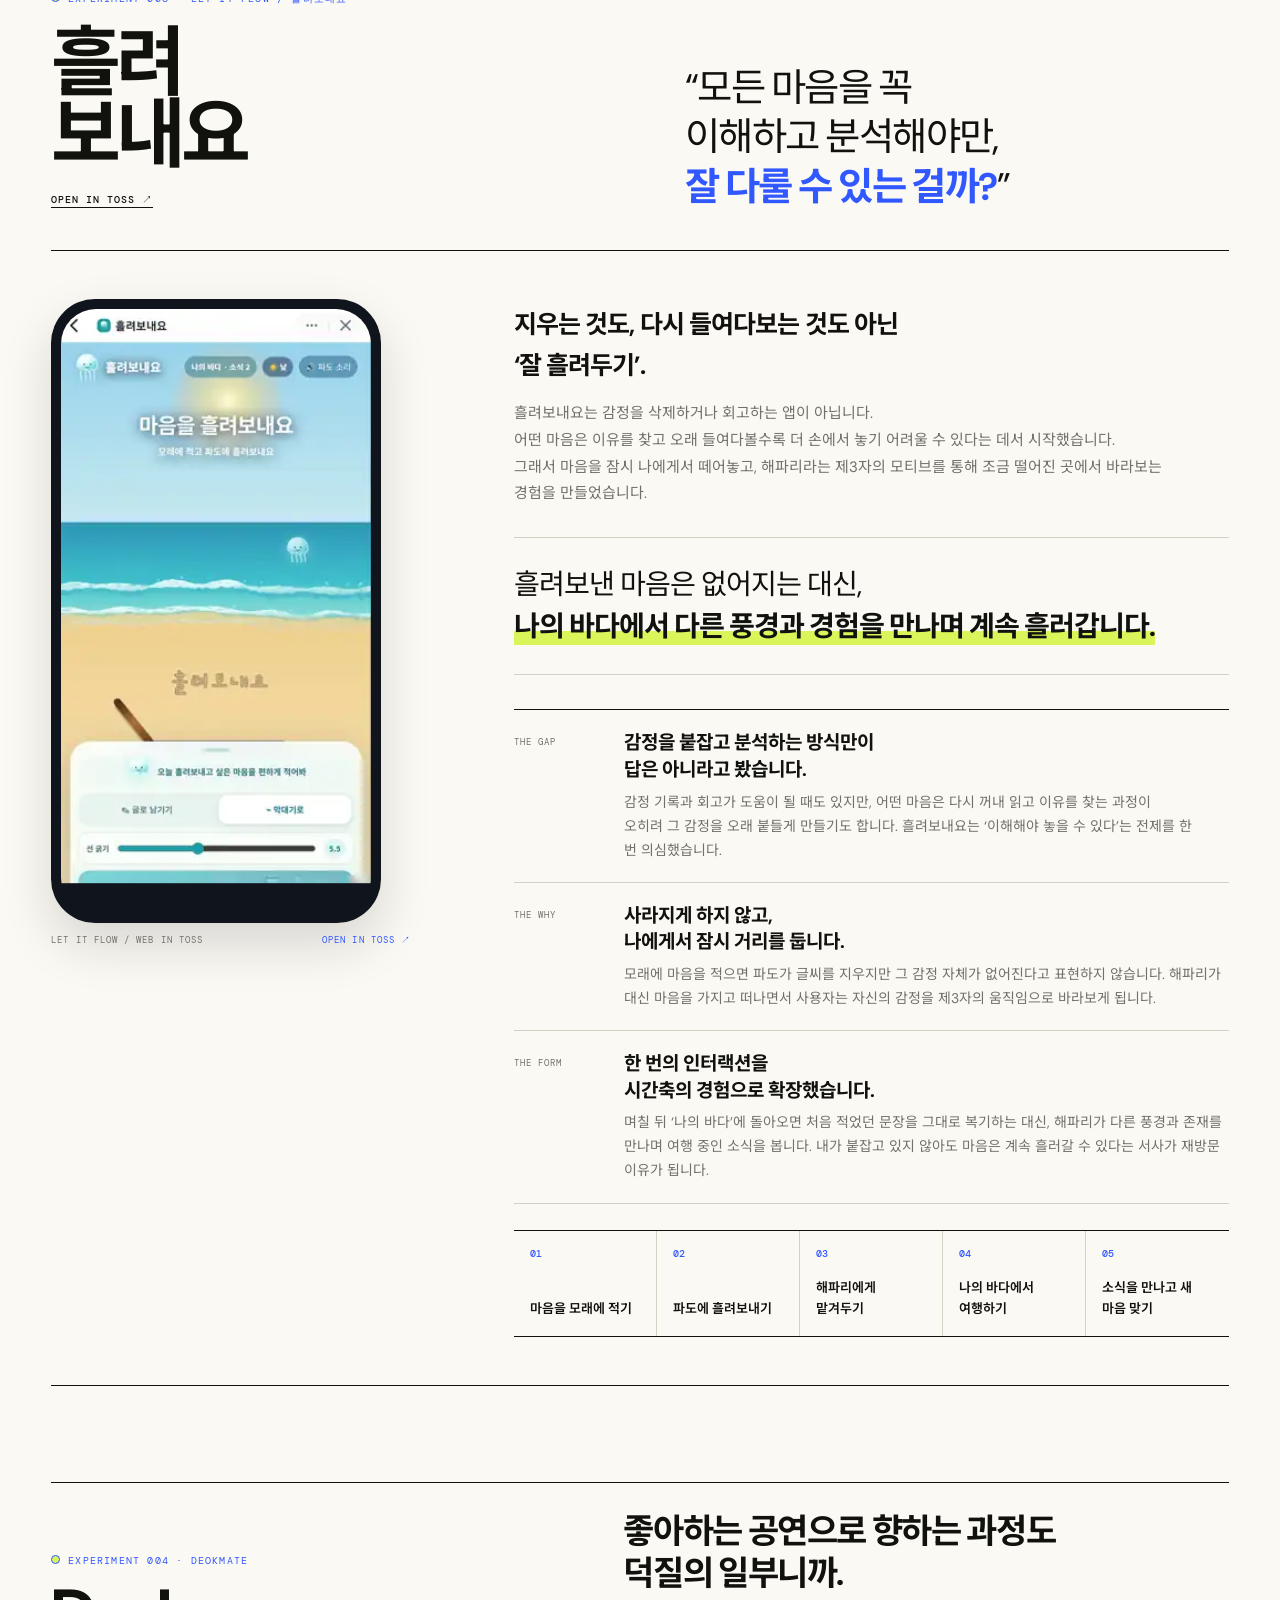
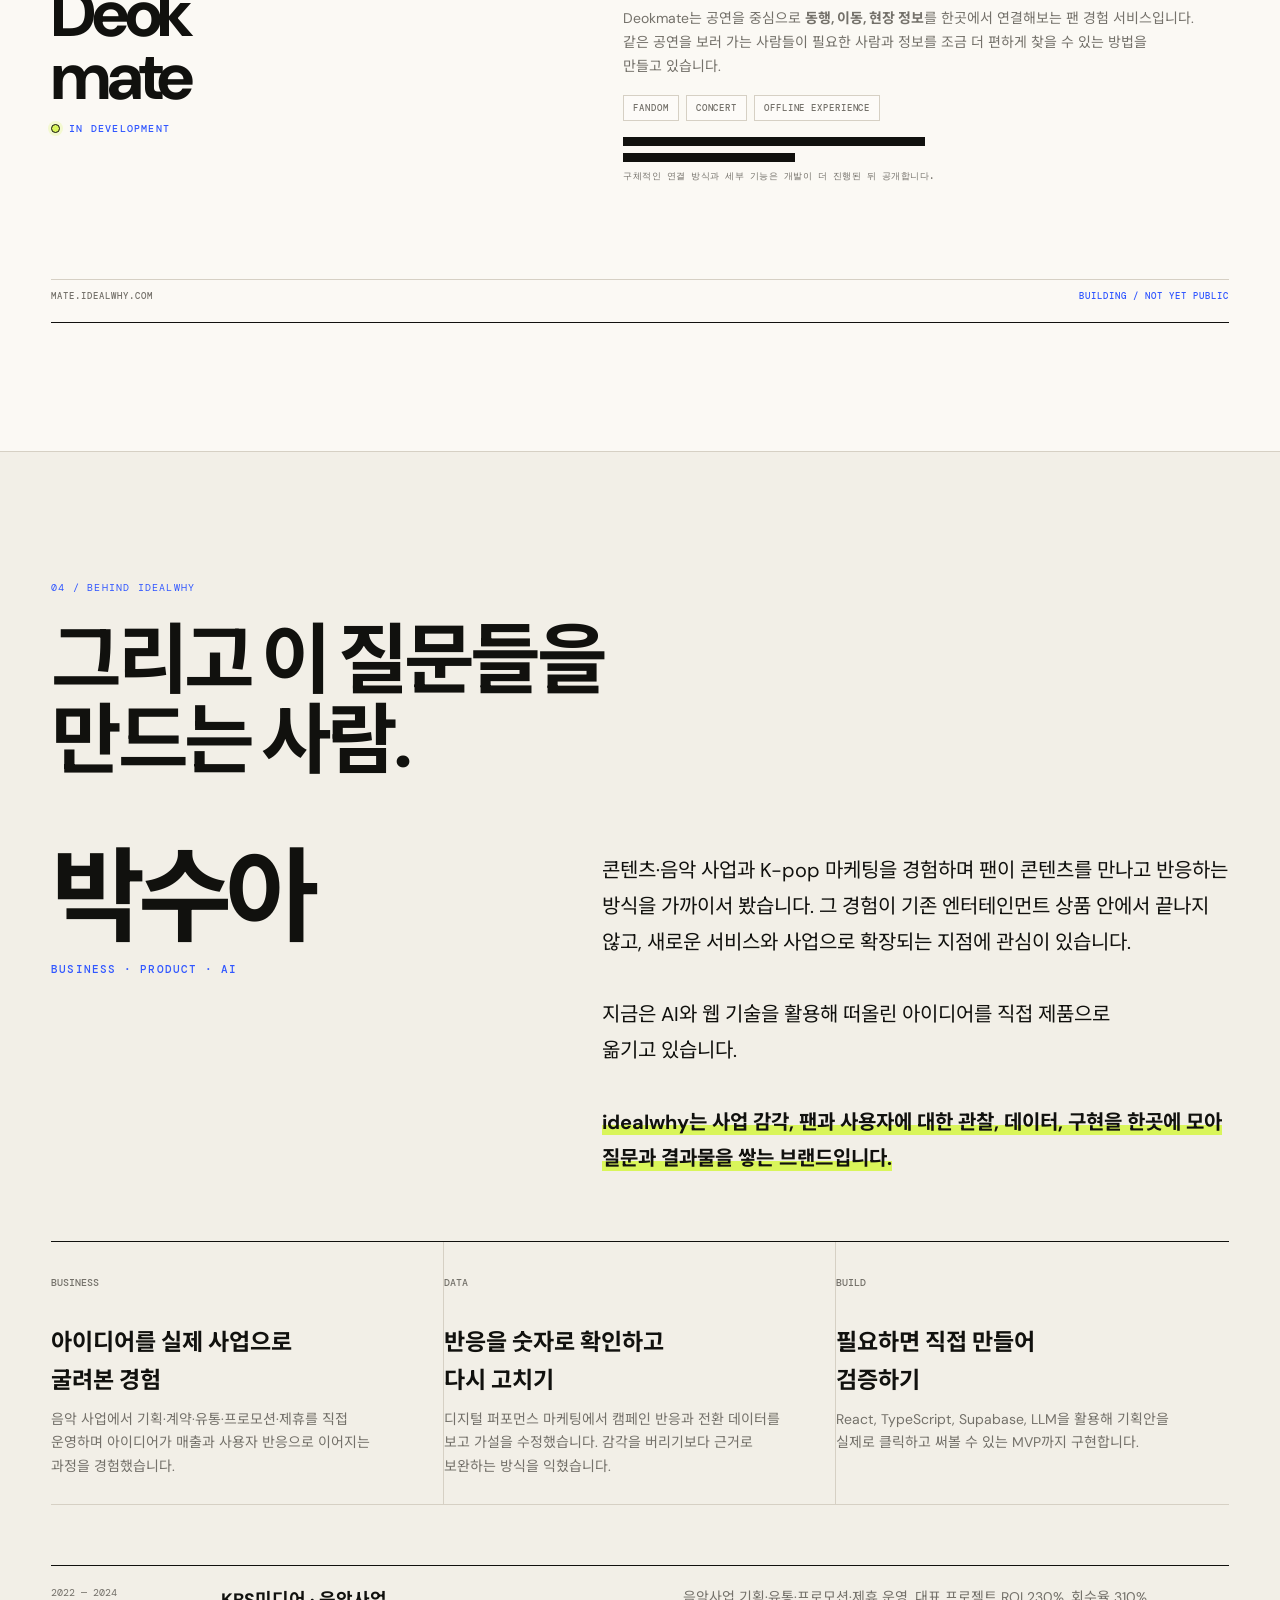
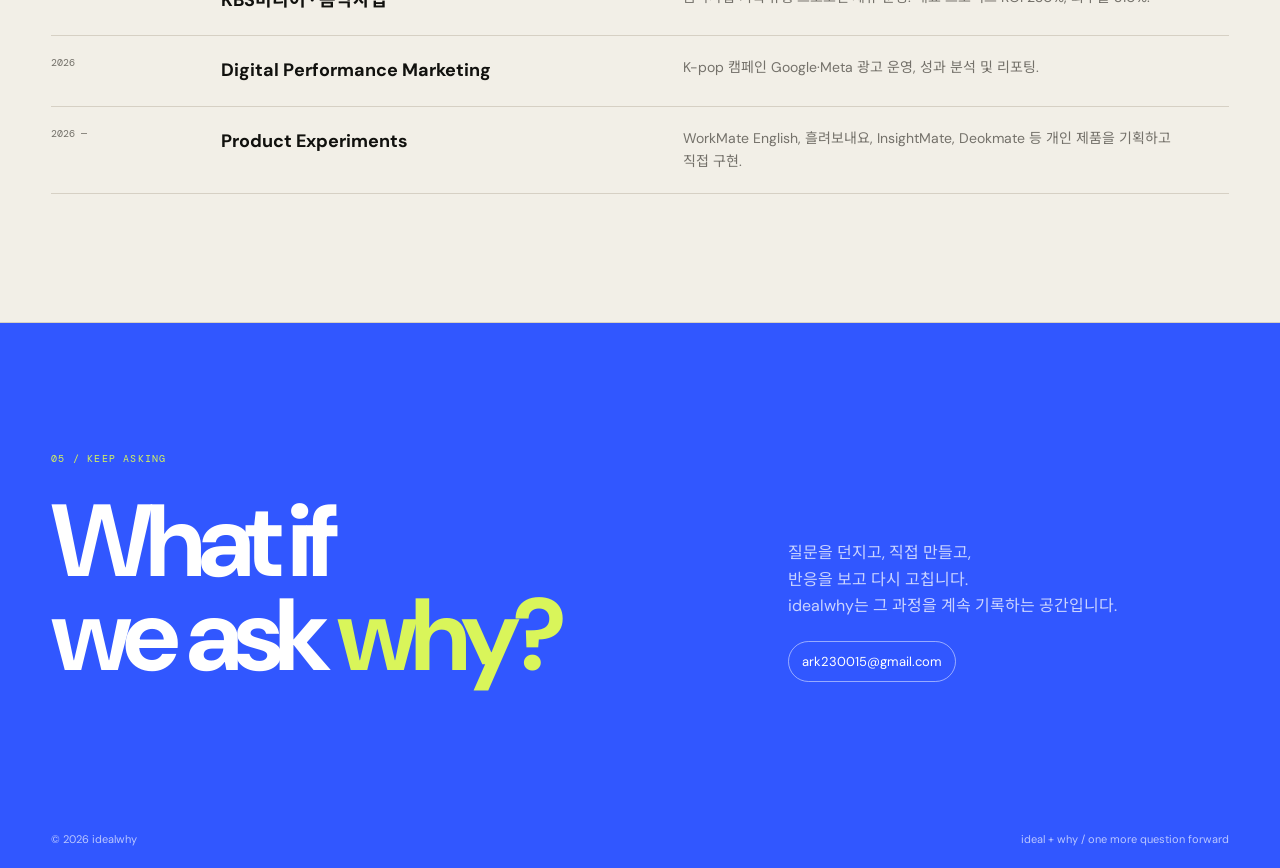
==== commit 6a477b8f: "Bust cache for improved analytics tracking" ====
--- a/index.html
+++ b/index.html
@@ -1 +1 @@
-<!doctype html><html lang="ko"><head><meta charset="utf-8"><meta name="viewport" content="width=device-width,initial-scale=1"><meta name="description" content="idealwhy — 이상적인 답에서 멈추지 않고, 왜?라는 질문으로 한 발 더 나아가는 브랜드."><meta property="og:type" content="website"><meta property="og:locale" content="ko_KR"><meta property="og:site_name" content="idealwhy"><meta property="og:title" content="idealwhy — ideal + why"><meta property="og:description" content="이상적인 답에서 멈추지 않고, ‘왜?’라는 질문으로 한 발 더 나아갑니다."><meta property="og:url" content="https://www.idealwhy.com/"><meta property="og:image" content="https://www.idealwhy.com/og-idealwhy.png?v=20260826-og2"><meta property="og:image:secure_url" content="https://www.idealwhy.com/og-idealwhy.png?v=20260826-og2"><meta property="og:image:type" content="image/png"><meta property="og:image:width" content="1200"><meta property="og:image:height" content="630"><meta name="twitter:card" content="summary_large_image"><meta name="twitter:title" content="idealwhy — ideal + why"><meta name="twitter:description" content="이상적인 답에서 멈추지 않고, ‘왜?’라는 질문으로 한 발 더 나아갑니다."><meta name="twitter:image" content="https://www.idealwhy.com/og-idealwhy.png?v=20260826-og2"><link rel="icon" type="image/png" sizes="32x32" href="/favicon-idw-32.png?v=20260826k"><link rel="icon" type="image/png" sizes="16x16" href="/favicon-idw-16.png?v=20260826k"><link rel="shortcut icon" type="image/png" href="/favicon-idw-32.png?v=20260826k"><meta name="theme-color" content="#fbf9f4"><title>idealwhy — ideal + why</title></head><body><script>fetch('base.html?v=20260826k').then(r=>r.text()).then(html=>{html=html.replace('</head>','<meta property="og:type" content="website"><meta property="og:locale" content="ko_KR"><meta property="og:site_name" content="idealwhy"><meta property="og:title" content="idealwhy — ideal + why"><meta property="og:description" content="이상적인 답에서 멈추지 않고, ‘왜?’라는 질문으로 한 발 더 나아갑니다."><meta property="og:url" content="https://www.idealwhy.com/"><meta property="og:image" content="https://www.idealwhy.com/og-idealwhy.png?v=20260826-og2"><meta property="og:image:width" content="1200"><meta property="og:image:height" content="630"><link rel="icon" type="image/png" sizes="32x32" href="/favicon-idw-32.png?v=20260826k"><link rel="icon" type="image/png" sizes="16x16" href="/favicon-idw-16.png?v=20260826k"><link rel="shortcut icon" type="image/png" href="/favicon-idw-32.png?v=20260826k"><meta name="theme-color" content="#fbf9f4"><link rel="stylesheet" href="style-monitor-fix.css?v=20260826k"><link rel="stylesheet" href="hero-glitch.css?v=20260826k"><script async src="https://www.googletagmanager.com/gtag/js?id=G-F6FELRLPHC"><\/script><script>window.dataLayer=window.dataLayer||[];function gtag(){dataLayer.push(arguments)}gtag("js",new Date());gtag("config","G-F6FELRLPHC");<\/script></head>');html=html.replace('</body>','<script src="monitor-roll.js?v=20260826k"><\/script><script src="content-refine.js?v=20260828a"><\/script><script src="insightmate-card.js?v=20260902b"><\/script><script src="deokmate-teaser.js?v=20260828a"><\/script><script src="experience-bridge.js?v=20260828a"><\/script><script src="analytics.js?v=20260828d"><\/script></body>');html=html.replace('<a href="https://github.com/ark-netizen" target="_blank" rel="noreferrer">GitHub ↗</a>','');document.open();document.write(html);document.close();});</script></body></html>+<!doctype html><html lang="ko"><head><meta charset="utf-8"><meta name="viewport" content="width=device-width,initial-scale=1"><meta name="description" content="idealwhy — 이상적인 답에서 멈추지 않고, 왜?라는 질문으로 한 발 더 나아가는 브랜드."><meta property="og:type" content="website"><meta property="og:locale" content="ko_KR"><meta property="og:site_name" content="idealwhy"><meta property="og:title" content="idealwhy — ideal + why"><meta property="og:description" content="이상적인 답에서 멈추지 않고, ‘왜?’라는 질문으로 한 발 더 나아갑니다."><meta property="og:url" content="https://www.idealwhy.com/"><meta property="og:image" content="https://www.idealwhy.com/og-idealwhy.png?v=20260826-og2"><meta property="og:image:secure_url" content="https://www.idealwhy.com/og-idealwhy.png?v=20260826-og2"><meta property="og:image:type" content="image/png"><meta property="og:image:width" content="1200"><meta property="og:image:height" content="630"><meta name="twitter:card" content="summary_large_image"><meta name="twitter:title" content="idealwhy — ideal + why"><meta name="twitter:description" content="이상적인 답에서 멈추지 않고, ‘왜?’라는 질문으로 한 발 더 나아갑니다."><meta name="twitter:image" content="https://www.idealwhy.com/og-idealwhy.png?v=20260826-og2"><link rel="icon" type="image/png" sizes="32x32" href="/favicon-idw-32.png?v=20260826k"><link rel="icon" type="image/png" sizes="16x16" href="/favicon-idw-16.png?v=20260826k"><link rel="shortcut icon" type="image/png" href="/favicon-idw-32.png?v=20260826k"><meta name="theme-color" content="#fbf9f4"><title>idealwhy — ideal + why</title></head><body><script>fetch('base.html?v=20260826k').then(r=>r.text()).then(html=>{html=html.replace('</head>','<meta property="og:type" content="website"><meta property="og:locale" content="ko_KR"><meta property="og:site_name" content="idealwhy"><meta property="og:title" content="idealwhy — ideal + why"><meta property="og:description" content="이상적인 답에서 멈추지 않고, ‘왜?’라는 질문으로 한 발 더 나아갑니다."><meta property="og:url" content="https://www.idealwhy.com/"><meta property="og:image" content="https://www.idealwhy.com/og-idealwhy.png?v=20260826-og2"><meta property="og:image:width" content="1200"><meta property="og:image:height" content="630"><link rel="icon" type="image/png" sizes="32x32" href="/favicon-idw-32.png?v=20260826k"><link rel="icon" type="image/png" sizes="16x16" href="/favicon-idw-16.png?v=20260826k"><link rel="shortcut icon" type="image/png" href="/favicon-idw-32.png?v=20260826k"><meta name="theme-color" content="#fbf9f4"><link rel="stylesheet" href="style-monitor-fix.css?v=20260826k"><link rel="stylesheet" href="hero-glitch.css?v=20260826k"><script async src="https://www.googletagmanager.com/gtag/js?id=G-F6FELRLPHC"><\/script><script>window.dataLayer=window.dataLayer||[];function gtag(){dataLayer.push(arguments)}gtag("js",new Date());gtag("config","G-F6FELRLPHC");<\/script></head>');html=html.replace('</body>','<script src="monitor-roll.js?v=20260826k"><\/script><script src="content-refine.js?v=20260828a"><\/script><script src="insightmate-card.js?v=20260902b"><\/script><script src="deokmate-teaser.js?v=20260828a"><\/script><script src="experience-bridge.js?v=20260828a"><\/script><script src="analytics.js?v=20260914a"><\/script></body>');html=html.replace('<a href="https://github.com/ark-netizen" target="_blank" rel="noreferrer">GitHub ↗</a>','');document.open();document.write(html);document.close();});</script></body></html>
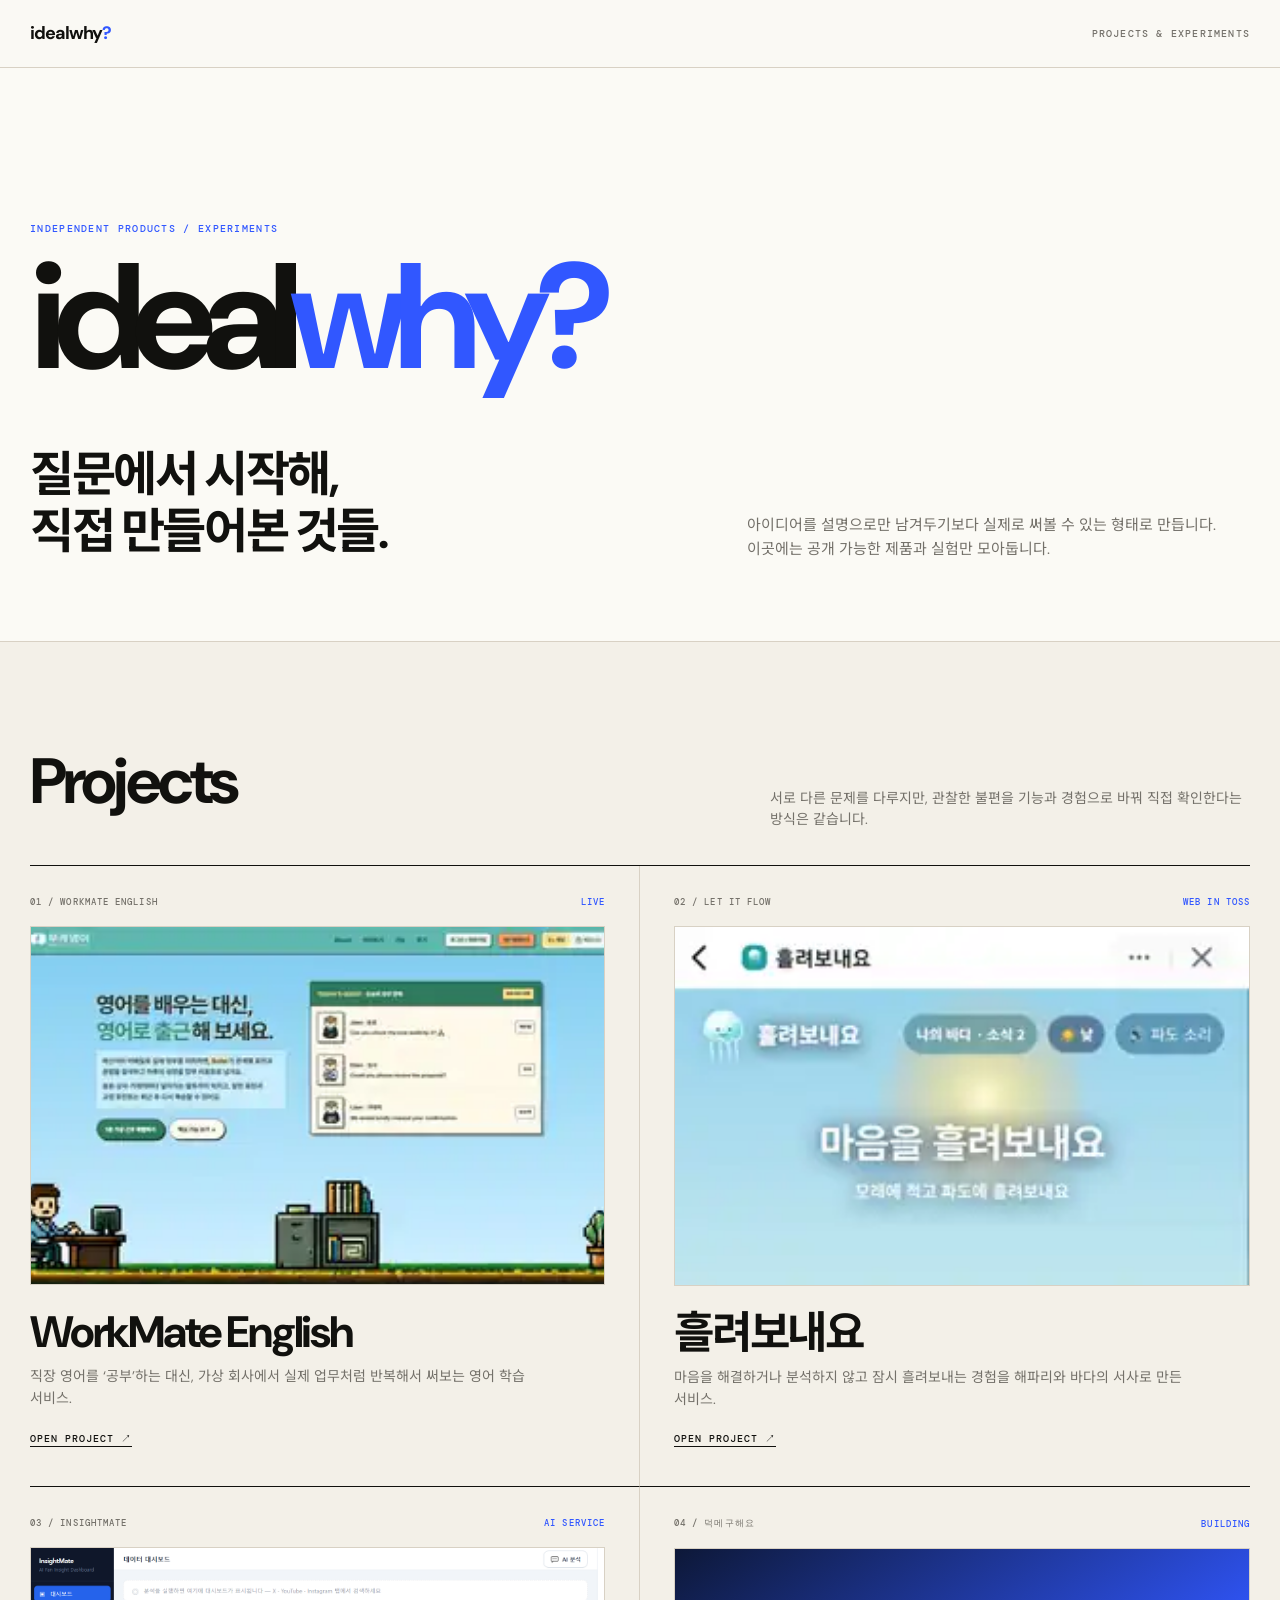
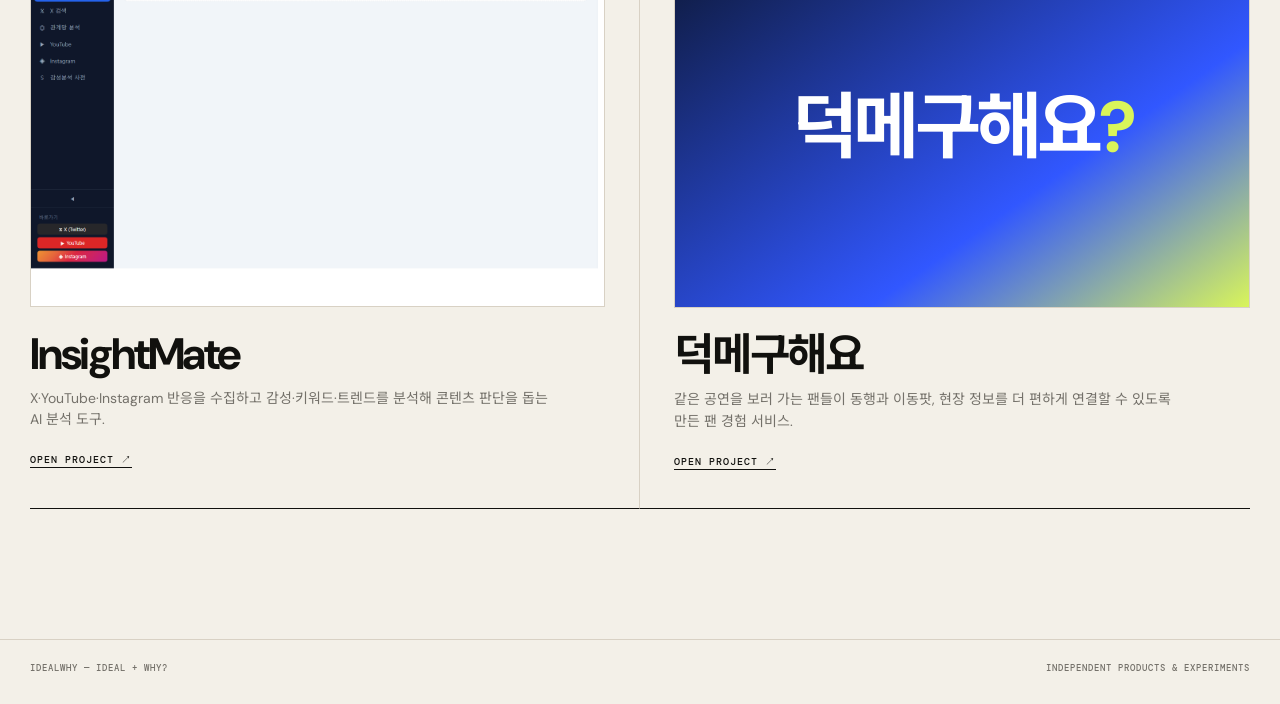
==== commit 550b56ca: "Separate idealwhy project hub from hiring portfolio" ====
--- a/index.html
+++ b/index.html
@@ -1 +1,43 @@
-<!doctype html><html lang="ko"><head><meta charset="utf-8"><meta name="viewport" content="width=device-width,initial-scale=1"><meta name="description" content="idealwhy — 이상적인 답에서 멈추지 않고, 왜?라는 질문으로 한 발 더 나아가는 브랜드."><meta property="og:type" content="website"><meta property="og:locale" content="ko_KR"><meta property="og:site_name" content="idealwhy"><meta property="og:title" content="idealwhy — ideal + why"><meta property="og:description" content="이상적인 답에서 멈추지 않고, ‘왜?’라는 질문으로 한 발 더 나아갑니다."><meta property="og:url" content="https://www.idealwhy.com/"><meta property="og:image" content="https://www.idealwhy.com/og-idealwhy.png?v=20260826-og2"><meta property="og:image:secure_url" content="https://www.idealwhy.com/og-idealwhy.png?v=20260826-og2"><meta property="og:image:type" content="image/png"><meta property="og:image:width" content="1200"><meta property="og:image:height" content="630"><meta name="twitter:card" content="summary_large_image"><meta name="twitter:title" content="idealwhy — ideal + why"><meta name="twitter:description" content="이상적인 답에서 멈추지 않고, ‘왜?’라는 질문으로 한 발 더 나아갑니다."><meta name="twitter:image" content="https://www.idealwhy.com/og-idealwhy.png?v=20260826-og2"><link rel="icon" type="image/png" sizes="32x32" href="/favicon-idw-32.png?v=20260826k"><link rel="icon" type="image/png" sizes="16x16" href="/favicon-idw-16.png?v=20260826k"><link rel="shortcut icon" type="image/png" href="/favicon-idw-32.png?v=20260826k"><meta name="theme-color" content="#fbf9f4"><title>idealwhy — ideal + why</title></head><body><script>fetch('base.html?v=20260826k').then(r=>r.text()).then(html=>{html=html.replace('</head>','<meta property="og:type" content="website"><meta property="og:locale" content="ko_KR"><meta property="og:site_name" content="idealwhy"><meta property="og:title" content="idealwhy — ideal + why"><meta property="og:description" content="이상적인 답에서 멈추지 않고, ‘왜?’라는 질문으로 한 발 더 나아갑니다."><meta property="og:url" content="https://www.idealwhy.com/"><meta property="og:image" content="https://www.idealwhy.com/og-idealwhy.png?v=20260826-og2"><meta property="og:image:width" content="1200"><meta property="og:image:height" content="630"><link rel="icon" type="image/png" sizes="32x32" href="/favicon-idw-32.png?v=20260826k"><link rel="icon" type="image/png" sizes="16x16" href="/favicon-idw-16.png?v=20260826k"><link rel="shortcut icon" type="image/png" href="/favicon-idw-32.png?v=20260826k"><meta name="theme-color" content="#fbf9f4"><link rel="stylesheet" href="style-monitor-fix.css?v=20260826k"><link rel="stylesheet" href="hero-glitch.css?v=20260826k"><script async src="https://www.googletagmanager.com/gtag/js?id=G-F6FELRLPHC"><\/script><script>window.dataLayer=window.dataLayer||[];function gtag(){dataLayer.push(arguments)}gtag("js",new Date());gtag("config","G-F6FELRLPHC");<\/script></head>');html=html.replace('</body>','<script src="monitor-roll.js?v=20260826k"><\/script><script src="content-refine.js?v=20260828a"><\/script><script src="insightmate-card.js?v=20260902b"><\/script><script src="deokmate-teaser.js?v=20260828a"><\/script><script src="experience-bridge.js?v=20260828a"><\/script><script src="analytics.js?v=20260914a"><\/script></body>');html=html.replace('<a href="https://github.com/ark-netizen" target="_blank" rel="noreferrer">GitHub ↗</a>','');document.open();document.write(html);document.close();});</script></body></html>+<!doctype html>
+<html lang="ko">
+<head>
+<meta charset="utf-8">
+<meta name="viewport" content="width=device-width,initial-scale=1">
+<meta name="description" content="idealwhy — 직접 만든 제품과 실험을 모아둔 프로젝트 허브.">
+<meta property="og:type" content="website">
+<meta property="og:locale" content="ko_KR">
+<meta property="og:site_name" content="idealwhy">
+<meta property="og:title" content="idealwhy — projects">
+<meta property="og:description" content="질문에서 시작해 직접 만든 제품과 실험을 모아둡니다.">
+<meta property="og:url" content="https://www.idealwhy.com/">
+<meta property="og:image" content="https://www.idealwhy.com/og-idealwhy.png?v=20260826-og2">
+<meta name="theme-color" content="#f6f3eb">
+<link rel="icon" type="image/png" href="/favicon-idw-32.png?v=20260826k">
+<link rel="preconnect" href="https://fonts.googleapis.com">
+<link rel="preconnect" href="https://fonts.gstatic.com" crossorigin>
+<link href="https://fonts.googleapis.com/css2?family=DM+Mono:wght@400;500&family=DM+Sans:wght@400;600;700&family=Noto+Sans+KR:wght@400;500;600;700&display=swap" rel="stylesheet">
+<title>idealwhy — projects</title>
+<style>
+:root{--bg:#f3f0e8;--paper:#fbfaf5;--ink:#11110e;--muted:#74716a;--line:#d8d1c4;--blue:#3157ff;--acid:#d9f55a;--max:1220px}
+*{box-sizing:border-box}html{scroll-behavior:smooth}body{margin:0;background:var(--bg);color:var(--ink);font-family:"DM Sans","Noto Sans KR",sans-serif;line-height:1.55;word-break:keep-all}a{color:inherit;text-decoration:none}img{display:block;width:100%}.wrap{width:min(calc(100% - 40px),var(--max));margin:auto}
+nav{height:68px;display:flex;align-items:center;border-bottom:1px solid var(--line);background:rgba(251,250,245,.9);backdrop-filter:blur(12px);position:sticky;top:0;z-index:10}.navin{display:flex;align-items:center;justify-content:space-between}.logo{font-size:18px;font-weight:700;letter-spacing:-.06em}.logo i{font-style:normal;color:var(--blue)}.navnote{font:500 10px "DM Mono";letter-spacing:.12em;text-transform:uppercase;color:var(--muted)}
+.hero{padding:clamp(90px,12vw,170px) 0 80px;background:var(--paper);border-bottom:1px solid var(--line)}.eyebrow{font:500 10px "DM Mono";letter-spacing:.13em;text-transform:uppercase;color:var(--blue);margin-bottom:24px}.hero h1{font-size:clamp(60px,12vw,150px);line-height:.78;letter-spacing:-.09em;margin:0}.hero h1 span{color:var(--blue)}.herocopy{margin-top:70px;display:grid;grid-template-columns:1.1fr .9fr;gap:8vw;align-items:end}.hero h2{font-size:clamp(28px,4vw,48px);line-height:1.2;letter-spacing:-.05em;margin:0}.hero p{margin:0;color:var(--muted);font-size:15px;max-width:520px}
+.projects{padding:90px 0 130px}.sectionhead{display:flex;justify-content:space-between;gap:30px;align-items:end;margin-bottom:34px}.sectionhead h2{font-size:clamp(38px,5vw,64px);letter-spacing:-.06em;margin:0}.sectionhead p{max-width:480px;margin:0;color:var(--muted);font-size:14px}
+.grid{display:grid;grid-template-columns:repeat(2,minmax(0,1fr));border-top:1px solid var(--ink)}.card{padding:30px 0 36px;border-bottom:1px solid var(--ink);position:relative;transition:transform .18s ease}.card:nth-child(odd){padding-right:34px;border-right:1px solid var(--line)}.card:nth-child(even){padding-left:34px}.card:hover{transform:translateY(-3px)}.meta{display:flex;justify-content:space-between;gap:12px;align-items:center;margin-bottom:18px;font:500 9px "DM Mono";letter-spacing:.12em;text-transform:uppercase;color:var(--muted)}.status{color:var(--blue)}.thumb{aspect-ratio:16/10;overflow:hidden;background:#e7e3d9;border:1px solid var(--line);margin-bottom:25px;position:relative}.thumb img{height:100%;object-fit:cover}.thumb.workmate img{object-position:center top}.thumb.flow img{object-position:center top}.thumb.insight img{object-position:center}.thumb.deok{display:grid;place-items:center;background:linear-gradient(145deg,#0d1838,#3157ff 65%,#d9f55a)}.thumb.deok strong{font-size:clamp(38px,6vw,72px);letter-spacing:-.065em;color:#fff}.thumb.deok strong i{font-style:normal;color:var(--acid)}
+.card h3{font-size:clamp(28px,4vw,44px);letter-spacing:-.05em;line-height:1;margin:0 0 12px}.card p{margin:0;color:var(--muted);font-size:14px;max-width:520px}.arrow{display:inline-block;margin-top:22px;font:500 10px "DM Mono";letter-spacing:.1em;text-transform:uppercase;border-bottom:1px solid var(--ink)}
+footer{border-top:1px solid var(--line);padding:22px 0 30px;color:var(--muted);font:500 9px "DM Mono";letter-spacing:.11em;text-transform:uppercase}.footin{display:flex;justify-content:space-between;gap:20px}
+@media(max-width:760px){.herocopy{grid-template-columns:1fr;gap:26px}.sectionhead{display:block}.sectionhead p{margin-top:16px}.grid{grid-template-columns:1fr}.card,.card:nth-child(odd),.card:nth-child(even){padding:28px 0 34px;border-right:0}.navnote{display:none}.footin{display:block}.footin span{display:block;margin-top:5px}}
+</style>
+</head>
+<body>
+<nav><div class="wrap navin"><a class="logo" href="/">idealwhy<i>?</i></a><span class="navnote">projects & experiments</span></div></nav>
+<header class="hero"><div class="wrap"><div class="eyebrow">Independent products / experiments</div><h1>ideal<span>why?</span></h1><div class="herocopy"><h2>질문에서 시작해,<br>직접 만들어본 것들.</h2><p>아이디어를 설명으로만 남겨두기보다 실제로 써볼 수 있는 형태로 만듭니다. 이곳에는 공개 가능한 제품과 실험만 모아둡니다.</p></div></div></header>
+<main class="projects"><div class="wrap"><div class="sectionhead"><h2>Projects</h2><p>서로 다른 문제를 다루지만, 관찰한 불편을 기능과 경험으로 바꿔 직접 확인한다는 방식은 같습니다.</p></div><div class="grid">
+<a class="card" href="https://www.enmate.co.kr" target="_blank" rel="noreferrer"><div class="meta"><span>01 / WorkMate English</span><span class="status">Live</span></div><div class="thumb workmate"><img src="/assets/workmate-game.webp" alt="WorkMate English"></div><h3>WorkMate English</h3><p>직장 영어를 ‘공부’하는 대신, 가상 회사에서 실제 업무처럼 반복해서 써보는 영어 학습 서비스.</p><span class="arrow">Open project ↗</span></a>
+<a class="card" href="intoss://let-it-flow"><div class="meta"><span>02 / Let It Flow</span><span class="status">Web in Toss</span></div><div class="thumb flow"><img src="/assets/let-it-flow.webp" alt="흘려보내요"></div><h3>흘려보내요</h3><p>마음을 해결하거나 분석하지 않고 잠시 흘려보내는 경험을 해파리와 바다의 서사로 만든 서비스.</p><span class="arrow">Open project ↗</span></a>
+<a class="card" href="https://insightmate.idealwhy.com/project01/" target="_blank" rel="noreferrer"><div class="meta"><span>03 / InsightMate</span><span class="status">AI Service</span></div><div class="thumb insight"><img src="/assets/insightmate-preview.png" alt="InsightMate"></div><h3>InsightMate</h3><p>X·YouTube·Instagram 반응을 수집하고 감성·키워드·트렌드를 분석해 콘텐츠 판단을 돕는 AI 분석 도구.</p><span class="arrow">Open project ↗</span></a>
+<a class="card" href="https://deokmate.idealwhy.com" target="_blank" rel="noreferrer"><div class="meta"><span>04 / 덕메구해요</span><span class="status">Building</span></div><div class="thumb deok"><strong>덕메구해요<i>?</i></strong></div><h3>덕메구해요</h3><p>같은 공연을 보러 가는 팬들이 동행과 이동팟, 현장 정보를 더 편하게 연결할 수 있도록 만든 팬 경험 서비스.</p><span class="arrow">Open project ↗</span></a>
+</div></div></main>
+<footer><div class="wrap footin"><span>idealwhy — ideal + why?</span><span>independent products & experiments</span></div></footer>
+<script async src="https://www.googletagmanager.com/gtag/js?id=G-F6FELRLPHC"></script><script>window.dataLayer=window.dataLayer||[];function gtag(){dataLayer.push(arguments)}gtag("js",new Date());gtag("config","G-F6FELRLPHC");</script>
+</body></html>
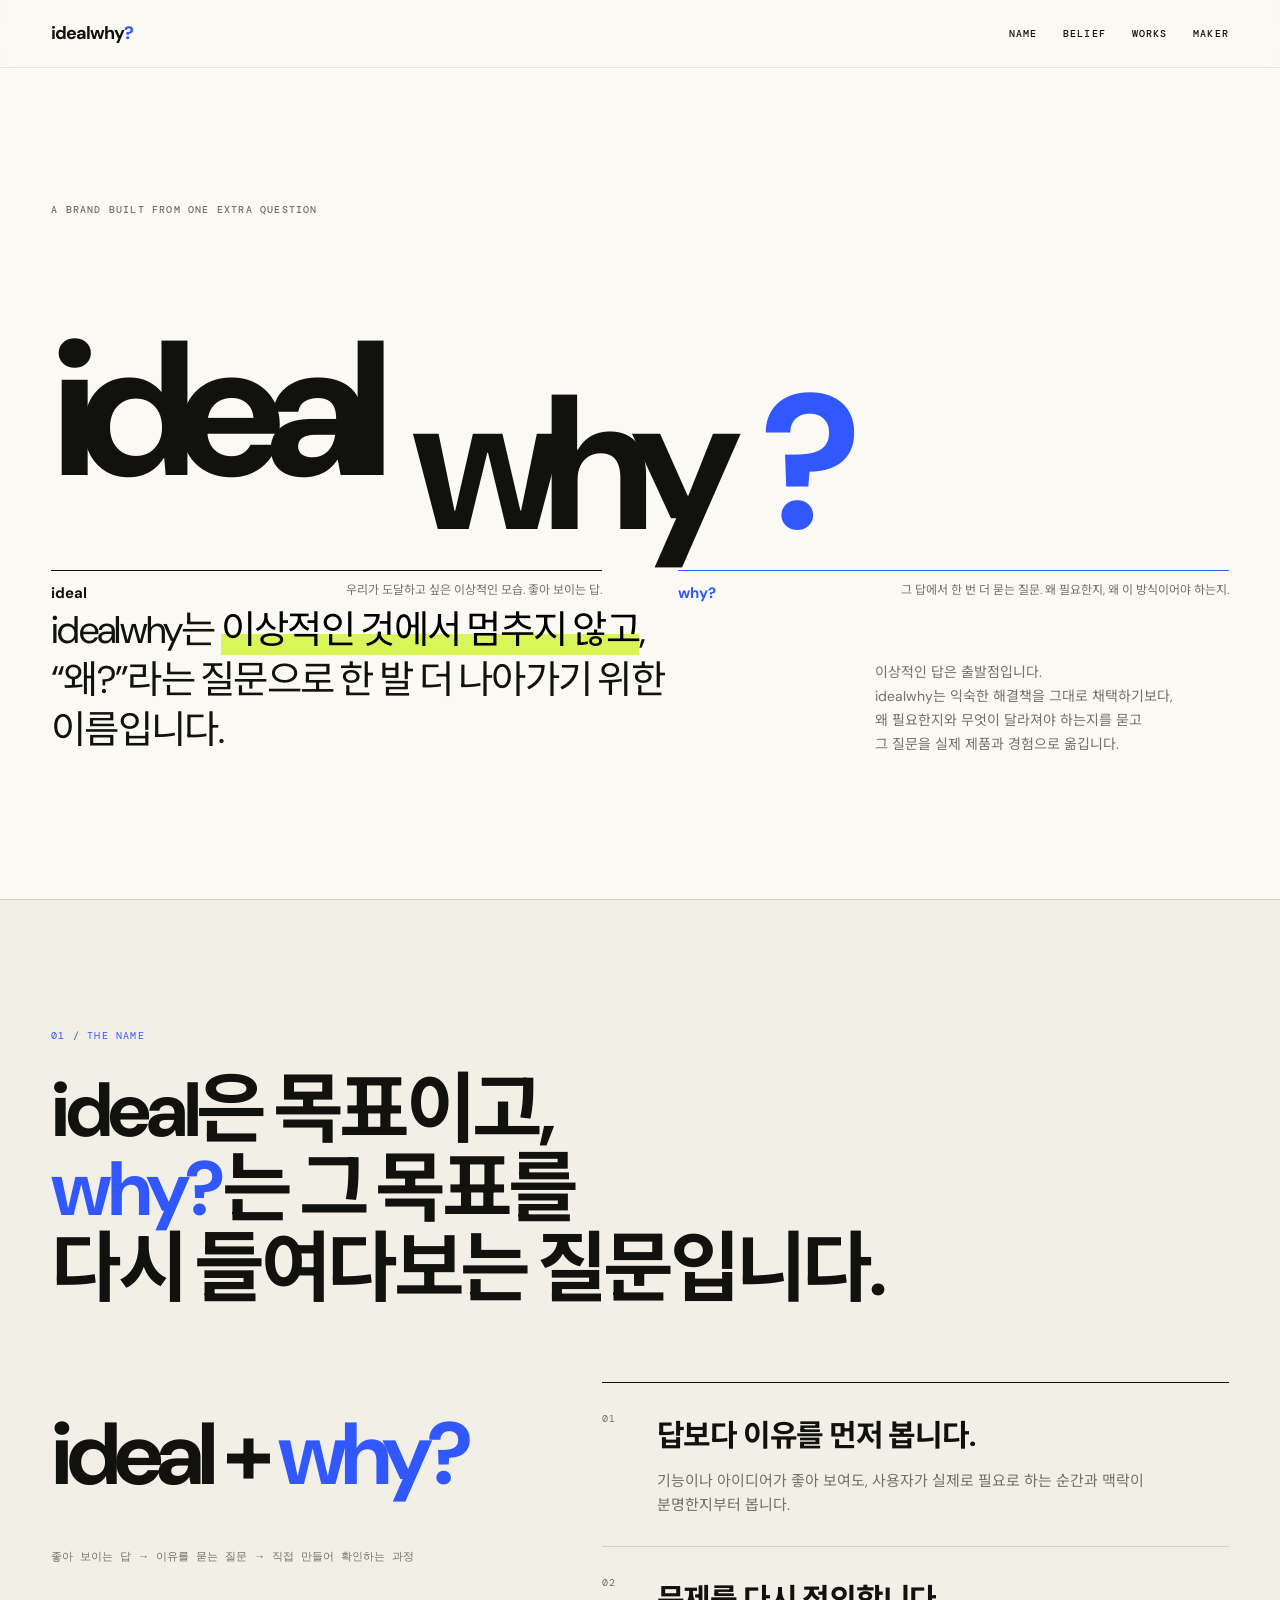
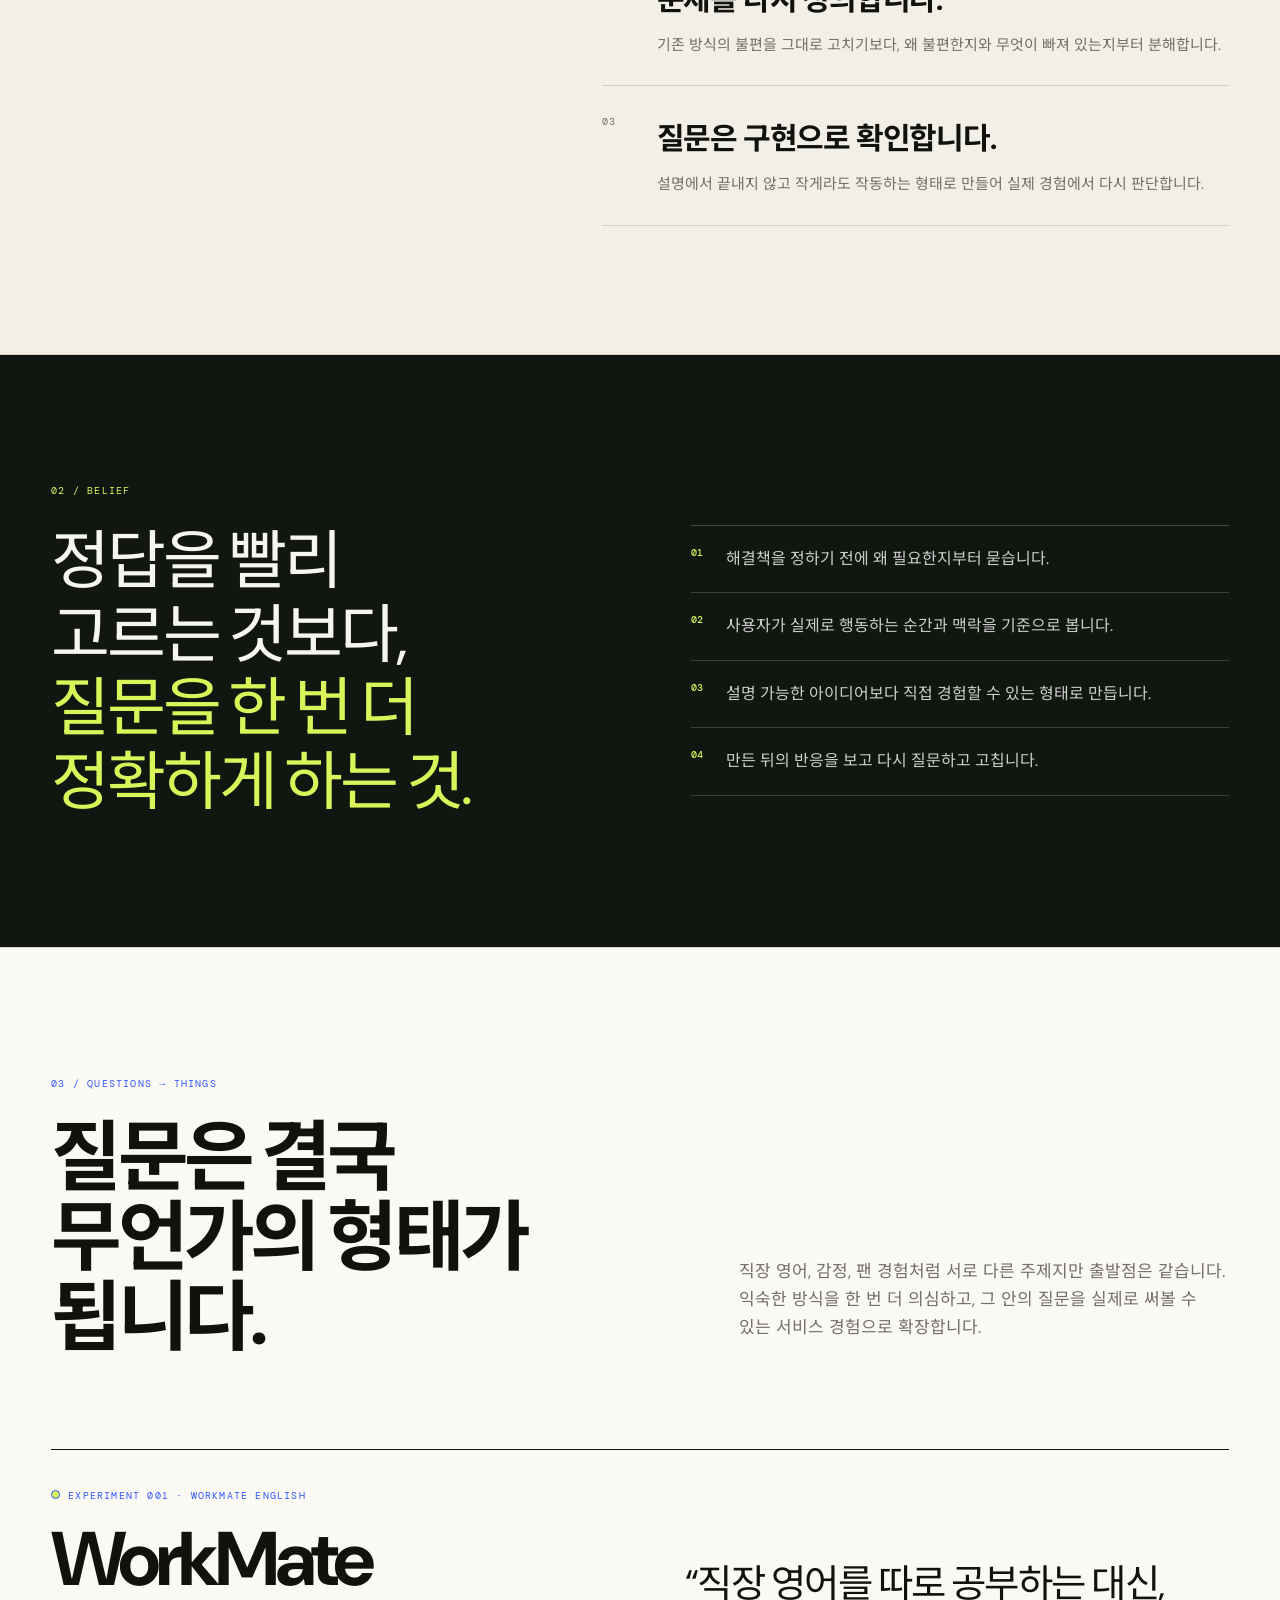
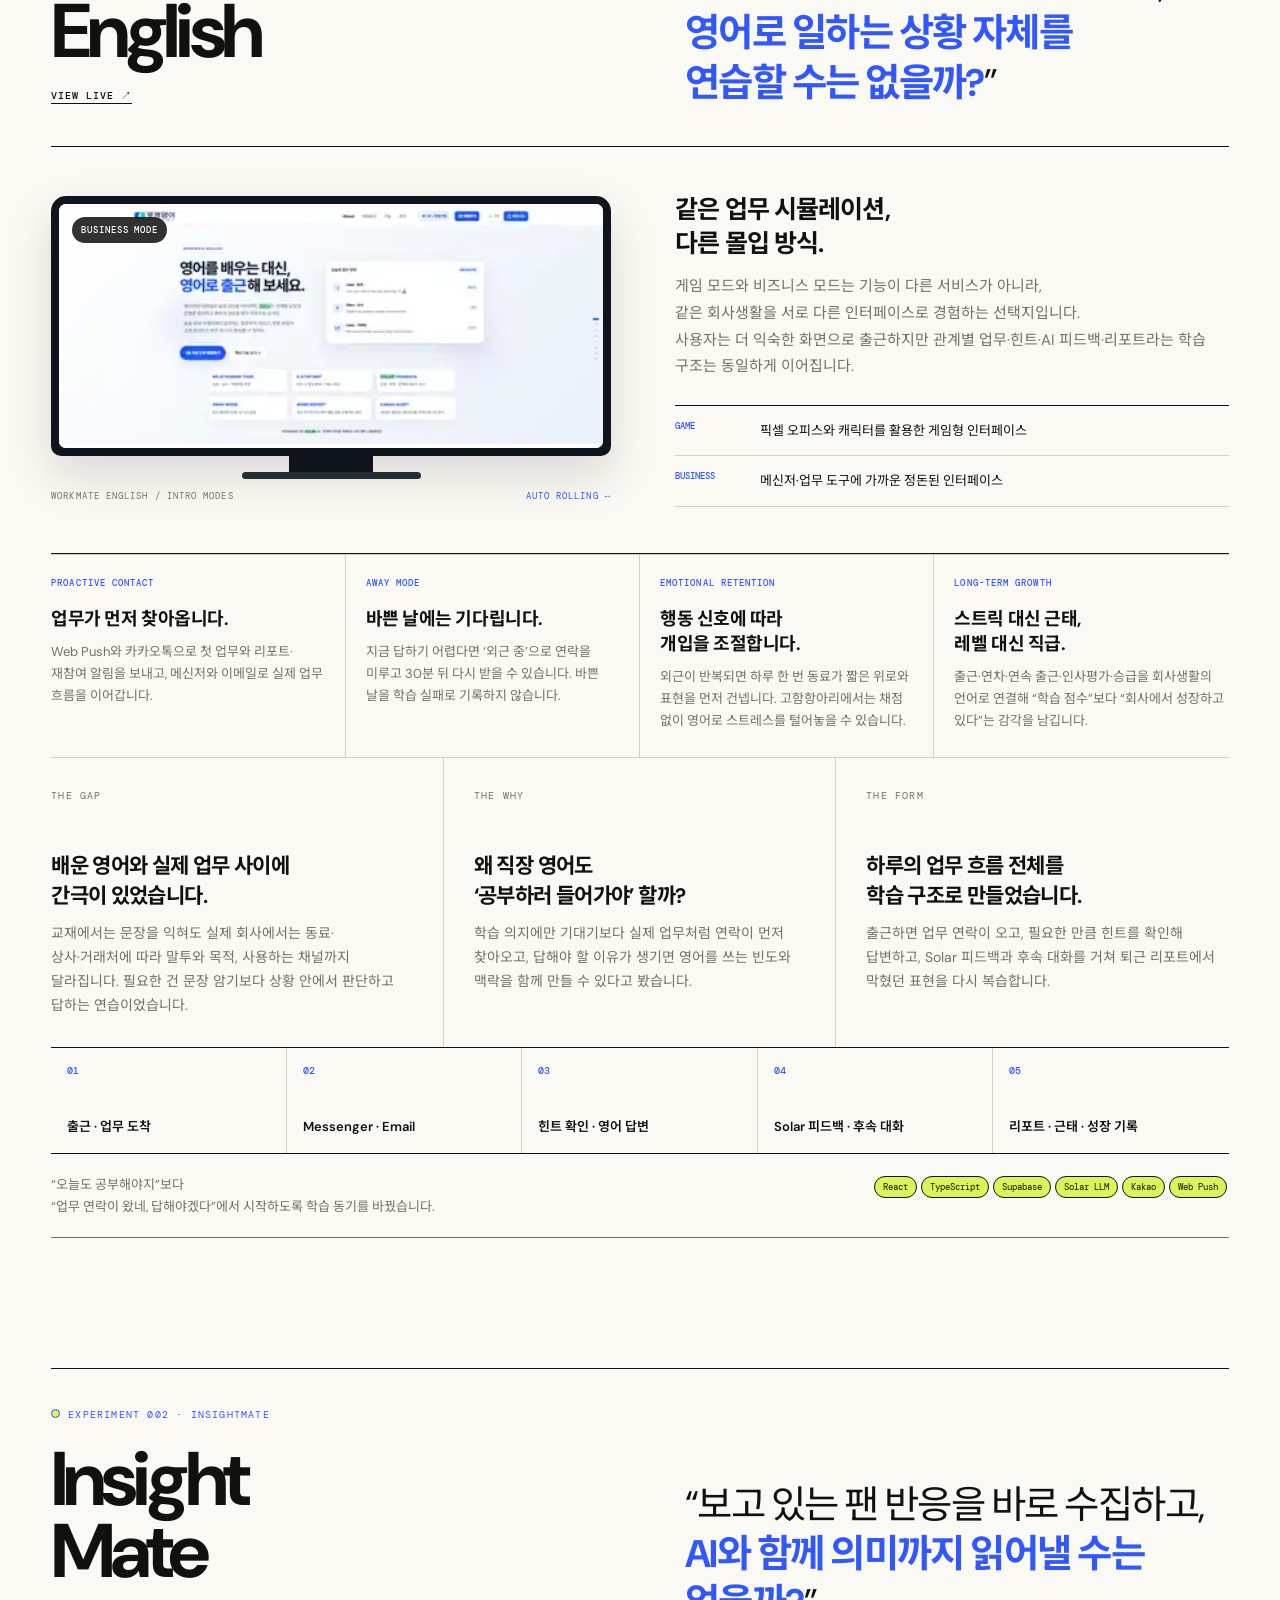
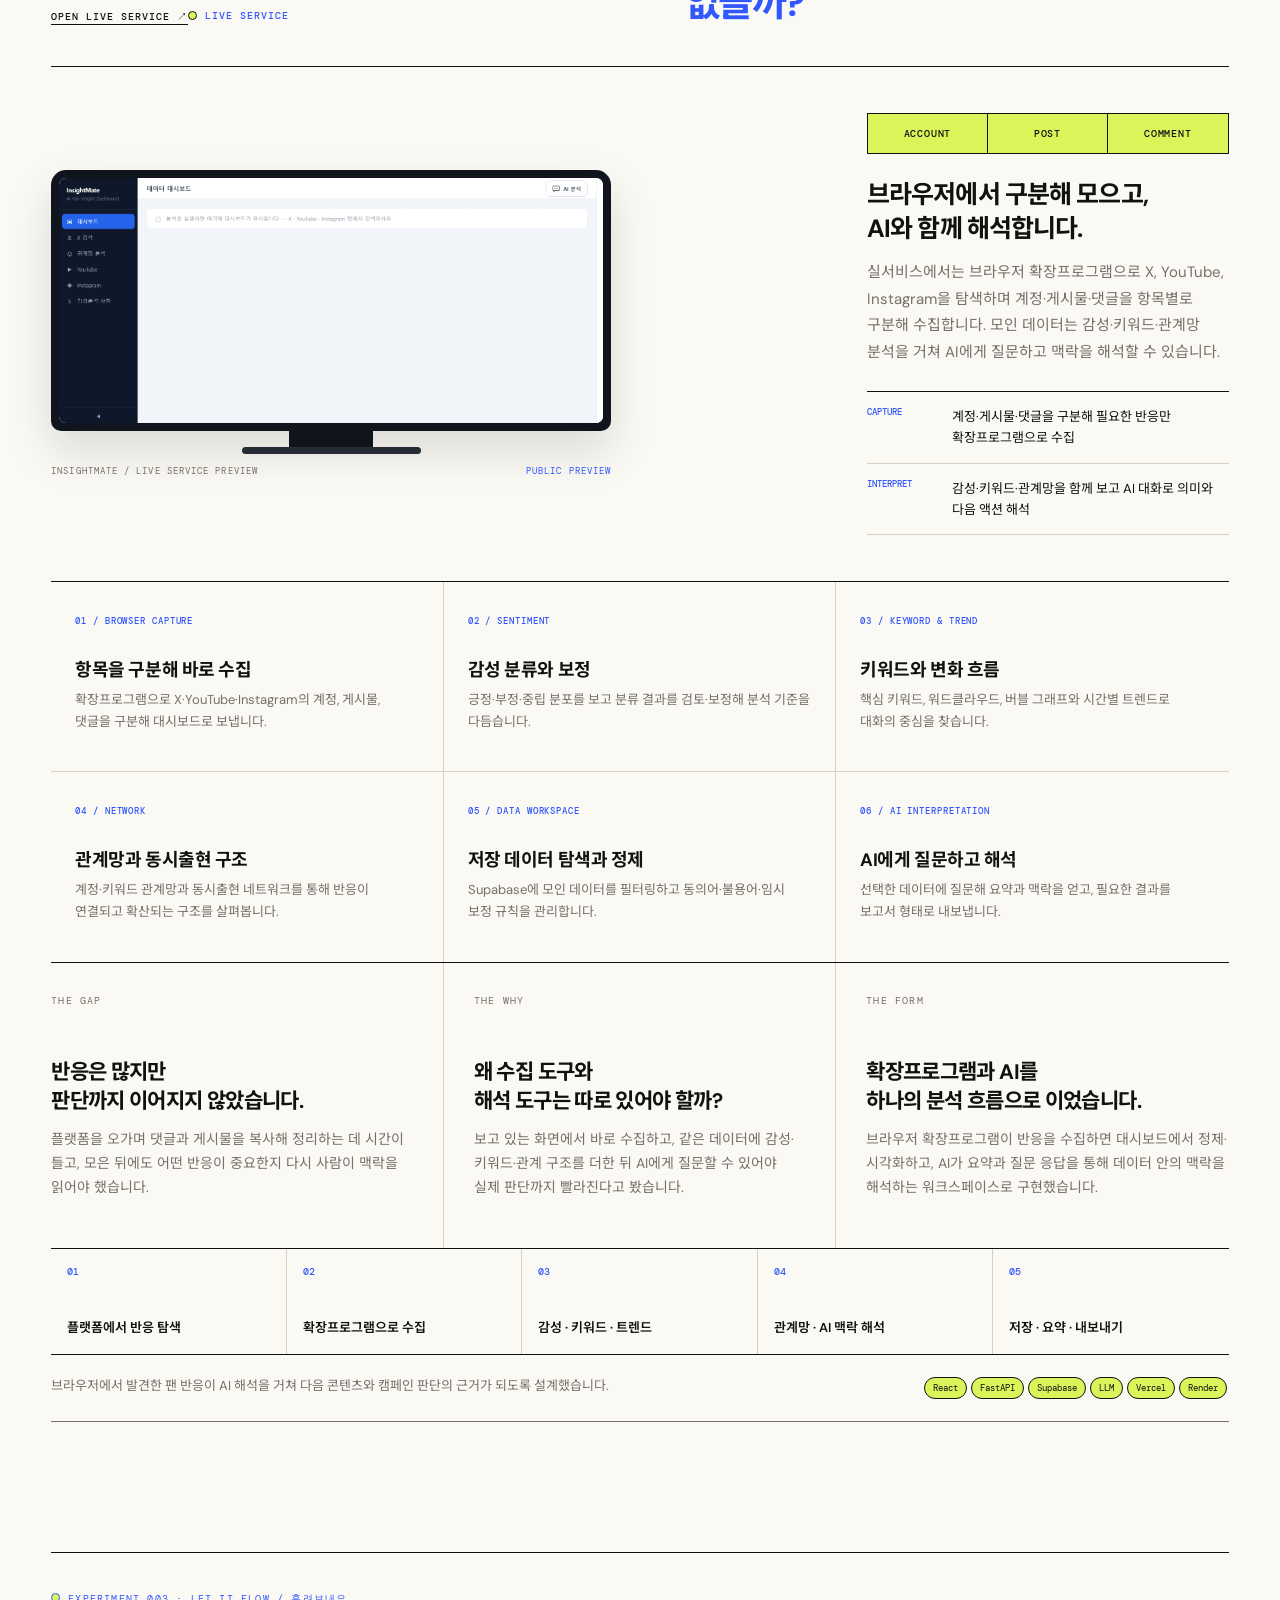
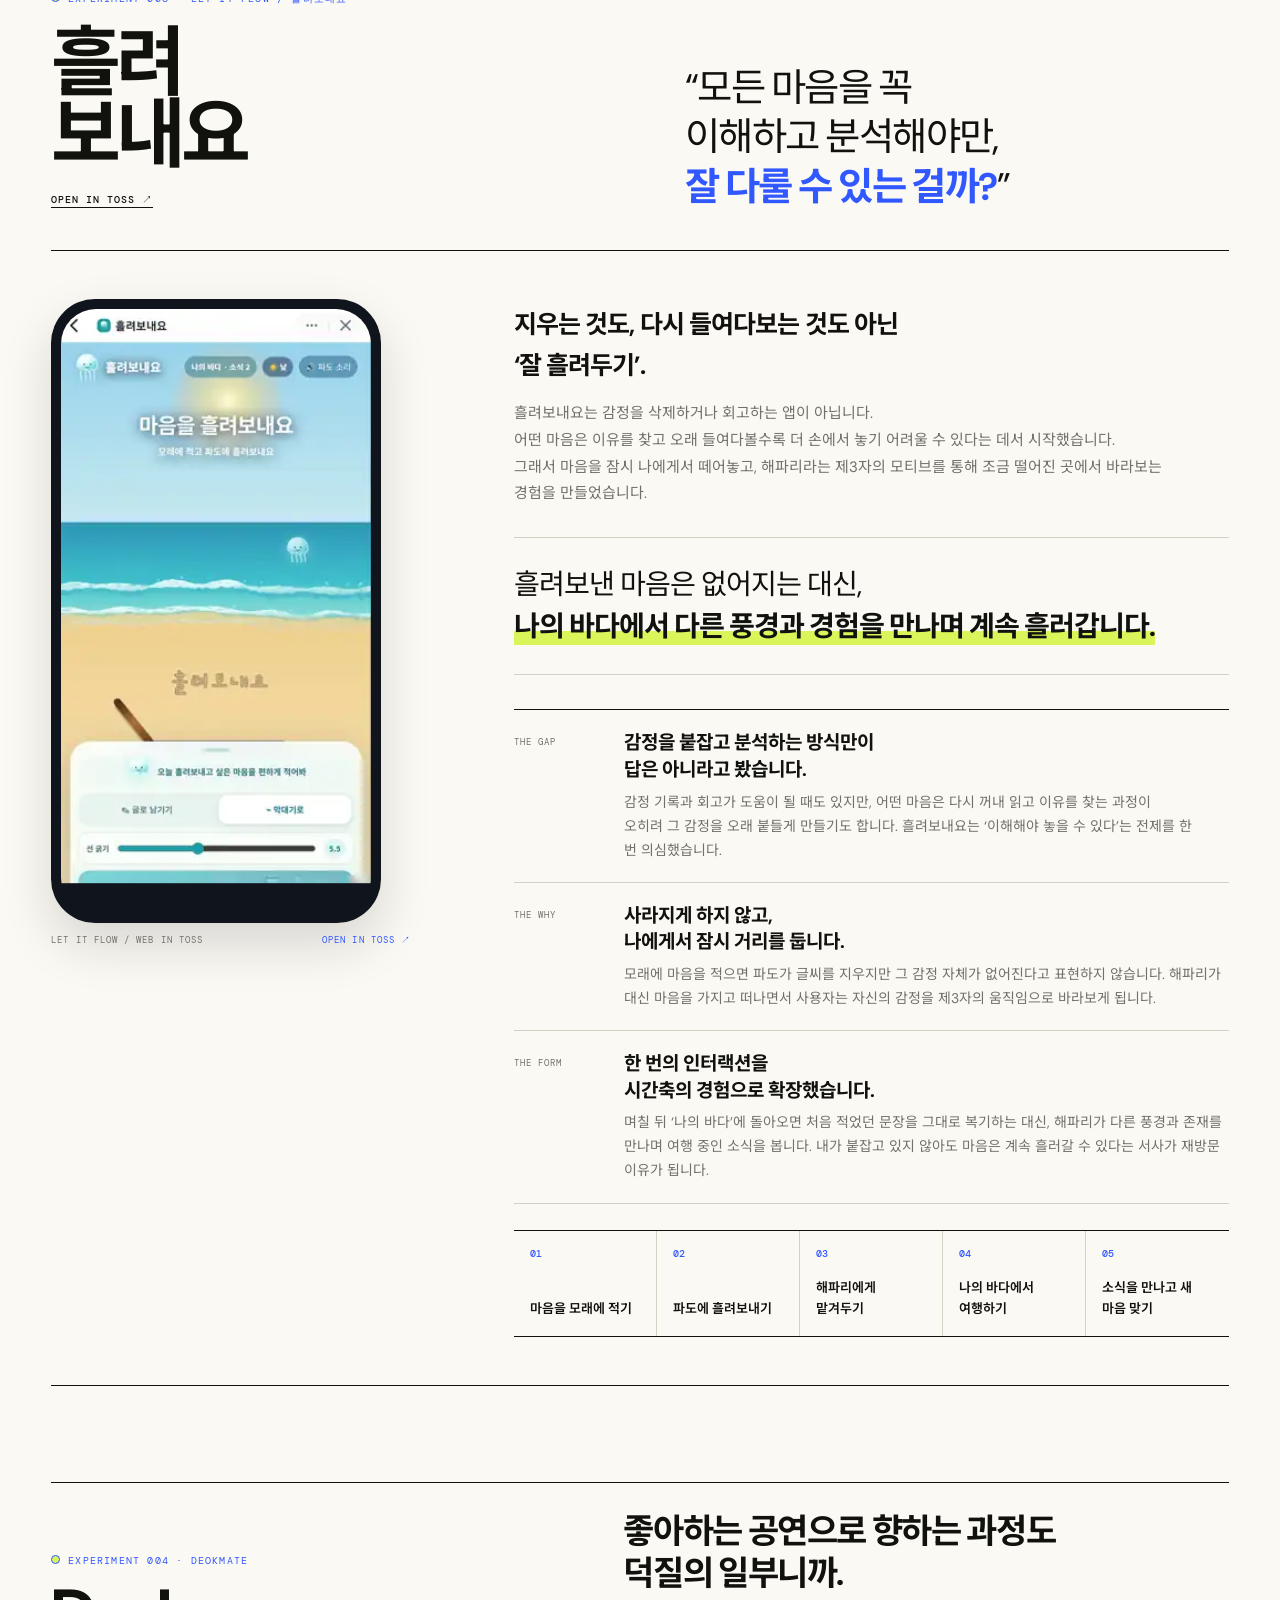
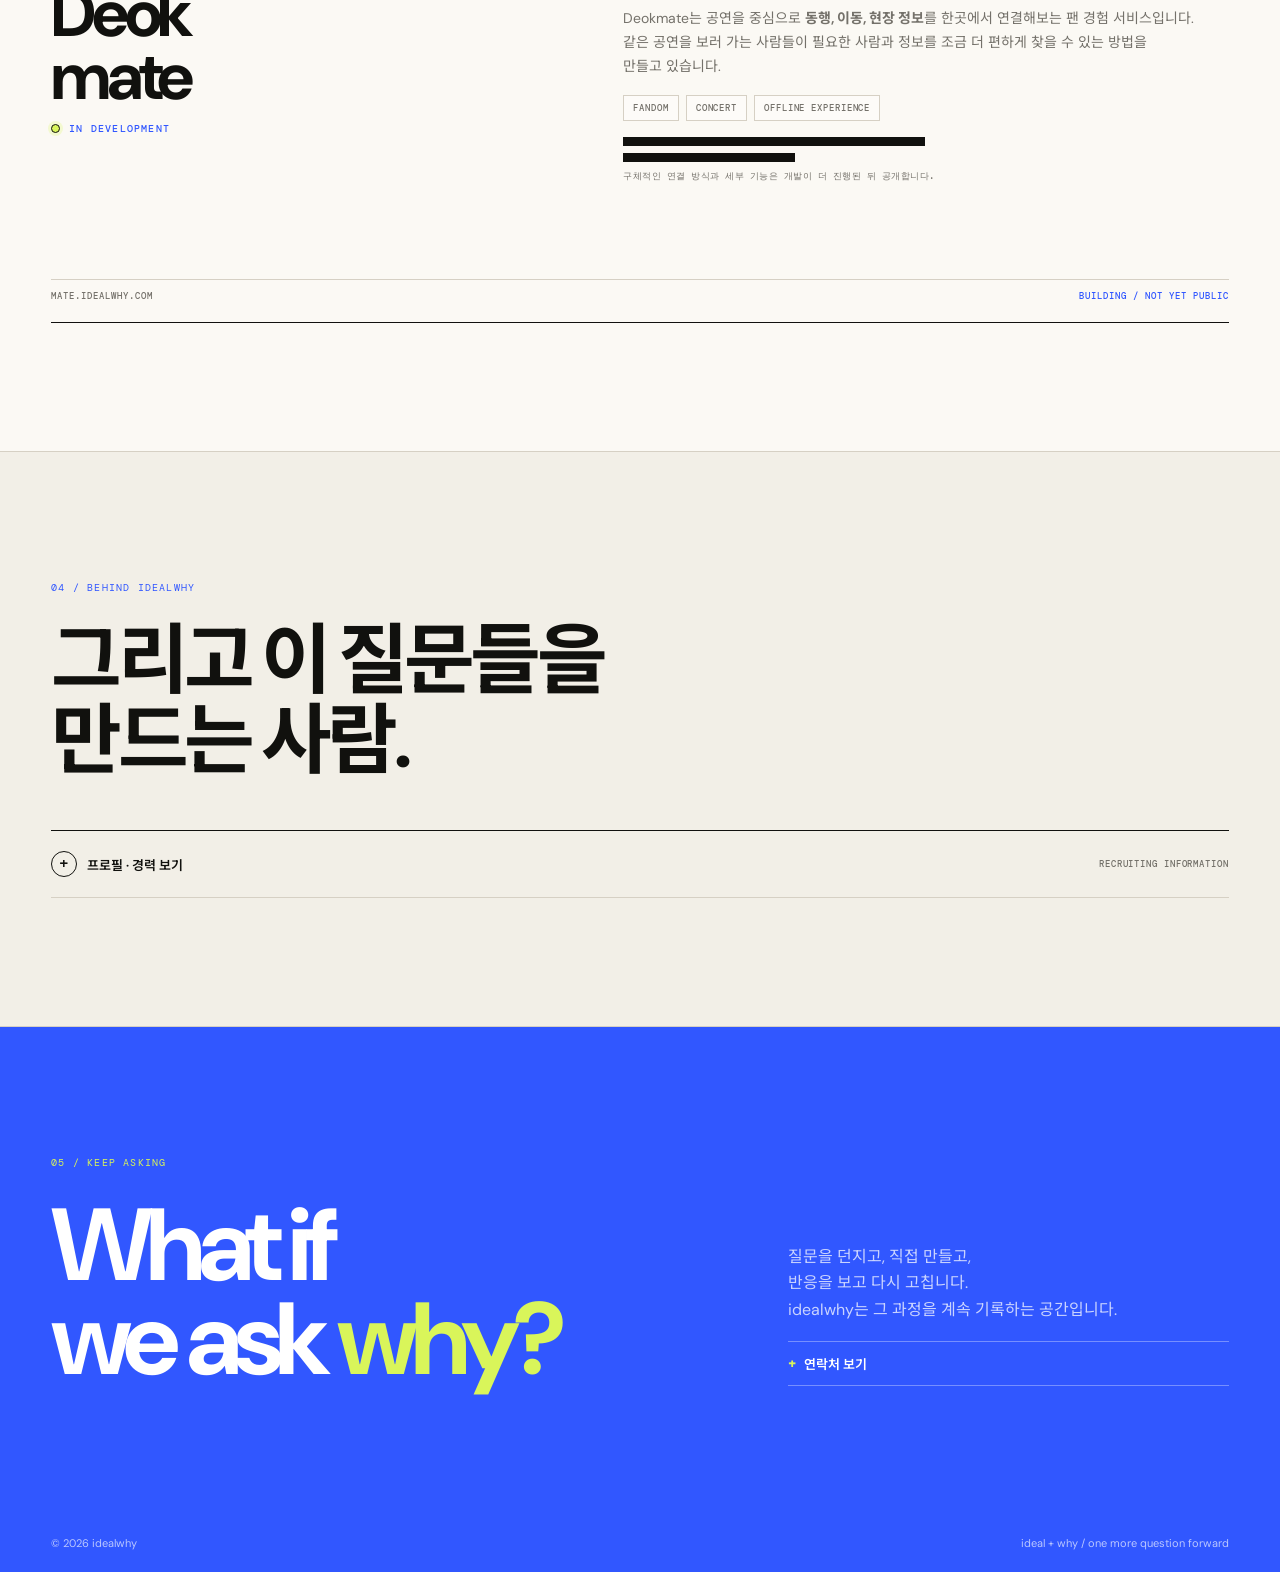
==== commit 1832b156: "Restore portfolio and fold personal details" ====
--- a/index.html
+++ b/index.html
@@ -1,43 +1 @@
-<!doctype html>
-<html lang="ko">
-<head>
-<meta charset="utf-8">
-<meta name="viewport" content="width=device-width,initial-scale=1">
-<meta name="description" content="idealwhy — 직접 만든 제품과 실험을 모아둔 프로젝트 허브.">
-<meta property="og:type" content="website">
-<meta property="og:locale" content="ko_KR">
-<meta property="og:site_name" content="idealwhy">
-<meta property="og:title" content="idealwhy — projects">
-<meta property="og:description" content="질문에서 시작해 직접 만든 제품과 실험을 모아둡니다.">
-<meta property="og:url" content="https://www.idealwhy.com/">
-<meta property="og:image" content="https://www.idealwhy.com/og-idealwhy.png?v=20260826-og2">
-<meta name="theme-color" content="#f6f3eb">
-<link rel="icon" type="image/png" href="/favicon-idw-32.png?v=20260826k">
-<link rel="preconnect" href="https://fonts.googleapis.com">
-<link rel="preconnect" href="https://fonts.gstatic.com" crossorigin>
-<link href="https://fonts.googleapis.com/css2?family=DM+Mono:wght@400;500&family=DM+Sans:wght@400;600;700&family=Noto+Sans+KR:wght@400;500;600;700&display=swap" rel="stylesheet">
-<title>idealwhy — projects</title>
-<style>
-:root{--bg:#f3f0e8;--paper:#fbfaf5;--ink:#11110e;--muted:#74716a;--line:#d8d1c4;--blue:#3157ff;--acid:#d9f55a;--max:1220px}
-*{box-sizing:border-box}html{scroll-behavior:smooth}body{margin:0;background:var(--bg);color:var(--ink);font-family:"DM Sans","Noto Sans KR",sans-serif;line-height:1.55;word-break:keep-all}a{color:inherit;text-decoration:none}img{display:block;width:100%}.wrap{width:min(calc(100% - 40px),var(--max));margin:auto}
-nav{height:68px;display:flex;align-items:center;border-bottom:1px solid var(--line);background:rgba(251,250,245,.9);backdrop-filter:blur(12px);position:sticky;top:0;z-index:10}.navin{display:flex;align-items:center;justify-content:space-between}.logo{font-size:18px;font-weight:700;letter-spacing:-.06em}.logo i{font-style:normal;color:var(--blue)}.navnote{font:500 10px "DM Mono";letter-spacing:.12em;text-transform:uppercase;color:var(--muted)}
-.hero{padding:clamp(90px,12vw,170px) 0 80px;background:var(--paper);border-bottom:1px solid var(--line)}.eyebrow{font:500 10px "DM Mono";letter-spacing:.13em;text-transform:uppercase;color:var(--blue);margin-bottom:24px}.hero h1{font-size:clamp(60px,12vw,150px);line-height:.78;letter-spacing:-.09em;margin:0}.hero h1 span{color:var(--blue)}.herocopy{margin-top:70px;display:grid;grid-template-columns:1.1fr .9fr;gap:8vw;align-items:end}.hero h2{font-size:clamp(28px,4vw,48px);line-height:1.2;letter-spacing:-.05em;margin:0}.hero p{margin:0;color:var(--muted);font-size:15px;max-width:520px}
-.projects{padding:90px 0 130px}.sectionhead{display:flex;justify-content:space-between;gap:30px;align-items:end;margin-bottom:34px}.sectionhead h2{font-size:clamp(38px,5vw,64px);letter-spacing:-.06em;margin:0}.sectionhead p{max-width:480px;margin:0;color:var(--muted);font-size:14px}
-.grid{display:grid;grid-template-columns:repeat(2,minmax(0,1fr));border-top:1px solid var(--ink)}.card{padding:30px 0 36px;border-bottom:1px solid var(--ink);position:relative;transition:transform .18s ease}.card:nth-child(odd){padding-right:34px;border-right:1px solid var(--line)}.card:nth-child(even){padding-left:34px}.card:hover{transform:translateY(-3px)}.meta{display:flex;justify-content:space-between;gap:12px;align-items:center;margin-bottom:18px;font:500 9px "DM Mono";letter-spacing:.12em;text-transform:uppercase;color:var(--muted)}.status{color:var(--blue)}.thumb{aspect-ratio:16/10;overflow:hidden;background:#e7e3d9;border:1px solid var(--line);margin-bottom:25px;position:relative}.thumb img{height:100%;object-fit:cover}.thumb.workmate img{object-position:center top}.thumb.flow img{object-position:center top}.thumb.insight img{object-position:center}.thumb.deok{display:grid;place-items:center;background:linear-gradient(145deg,#0d1838,#3157ff 65%,#d9f55a)}.thumb.deok strong{font-size:clamp(38px,6vw,72px);letter-spacing:-.065em;color:#fff}.thumb.deok strong i{font-style:normal;color:var(--acid)}
-.card h3{font-size:clamp(28px,4vw,44px);letter-spacing:-.05em;line-height:1;margin:0 0 12px}.card p{margin:0;color:var(--muted);font-size:14px;max-width:520px}.arrow{display:inline-block;margin-top:22px;font:500 10px "DM Mono";letter-spacing:.1em;text-transform:uppercase;border-bottom:1px solid var(--ink)}
-footer{border-top:1px solid var(--line);padding:22px 0 30px;color:var(--muted);font:500 9px "DM Mono";letter-spacing:.11em;text-transform:uppercase}.footin{display:flex;justify-content:space-between;gap:20px}
-@media(max-width:760px){.herocopy{grid-template-columns:1fr;gap:26px}.sectionhead{display:block}.sectionhead p{margin-top:16px}.grid{grid-template-columns:1fr}.card,.card:nth-child(odd),.card:nth-child(even){padding:28px 0 34px;border-right:0}.navnote{display:none}.footin{display:block}.footin span{display:block;margin-top:5px}}
-</style>
-</head>
-<body>
-<nav><div class="wrap navin"><a class="logo" href="/">idealwhy<i>?</i></a><span class="navnote">projects & experiments</span></div></nav>
-<header class="hero"><div class="wrap"><div class="eyebrow">Independent products / experiments</div><h1>ideal<span>why?</span></h1><div class="herocopy"><h2>질문에서 시작해,<br>직접 만들어본 것들.</h2><p>아이디어를 설명으로만 남겨두기보다 실제로 써볼 수 있는 형태로 만듭니다. 이곳에는 공개 가능한 제품과 실험만 모아둡니다.</p></div></div></header>
-<main class="projects"><div class="wrap"><div class="sectionhead"><h2>Projects</h2><p>서로 다른 문제를 다루지만, 관찰한 불편을 기능과 경험으로 바꿔 직접 확인한다는 방식은 같습니다.</p></div><div class="grid">
-<a class="card" href="https://www.enmate.co.kr" target="_blank" rel="noreferrer"><div class="meta"><span>01 / WorkMate English</span><span class="status">Live</span></div><div class="thumb workmate"><img src="/assets/workmate-game.webp" alt="WorkMate English"></div><h3>WorkMate English</h3><p>직장 영어를 ‘공부’하는 대신, 가상 회사에서 실제 업무처럼 반복해서 써보는 영어 학습 서비스.</p><span class="arrow">Open project ↗</span></a>
-<a class="card" href="intoss://let-it-flow"><div class="meta"><span>02 / Let It Flow</span><span class="status">Web in Toss</span></div><div class="thumb flow"><img src="/assets/let-it-flow.webp" alt="흘려보내요"></div><h3>흘려보내요</h3><p>마음을 해결하거나 분석하지 않고 잠시 흘려보내는 경험을 해파리와 바다의 서사로 만든 서비스.</p><span class="arrow">Open project ↗</span></a>
-<a class="card" href="https://insightmate.idealwhy.com/project01/" target="_blank" rel="noreferrer"><div class="meta"><span>03 / InsightMate</span><span class="status">AI Service</span></div><div class="thumb insight"><img src="/assets/insightmate-preview.png" alt="InsightMate"></div><h3>InsightMate</h3><p>X·YouTube·Instagram 반응을 수집하고 감성·키워드·트렌드를 분석해 콘텐츠 판단을 돕는 AI 분석 도구.</p><span class="arrow">Open project ↗</span></a>
-<a class="card" href="https://deokmate.idealwhy.com" target="_blank" rel="noreferrer"><div class="meta"><span>04 / 덕메구해요</span><span class="status">Building</span></div><div class="thumb deok"><strong>덕메구해요<i>?</i></strong></div><h3>덕메구해요</h3><p>같은 공연을 보러 가는 팬들이 동행과 이동팟, 현장 정보를 더 편하게 연결할 수 있도록 만든 팬 경험 서비스.</p><span class="arrow">Open project ↗</span></a>
-</div></div></main>
-<footer><div class="wrap footin"><span>idealwhy — ideal + why?</span><span>independent products & experiments</span></div></footer>
-<script async src="https://www.googletagmanager.com/gtag/js?id=G-F6FELRLPHC"></script><script>window.dataLayer=window.dataLayer||[];function gtag(){dataLayer.push(arguments)}gtag("js",new Date());gtag("config","G-F6FELRLPHC");</script>
-</body></html>+<!doctype html><html lang="ko"><head><meta charset="utf-8"><meta name="viewport" content="width=device-width,initial-scale=1"><meta name="description" content="idealwhy — 이상적인 답에서 멈추지 않고, 왜?라는 질문으로 한 발 더 나아가는 브랜드."><meta property="og:type" content="website"><meta property="og:locale" content="ko_KR"><meta property="og:site_name" content="idealwhy"><meta property="og:title" content="idealwhy — ideal + why"><meta property="og:description" content="이상적인 답에서 멈추지 않고, ‘왜?’라는 질문으로 한 발 더 나아갑니다."><meta property="og:url" content="https://www.idealwhy.com/"><meta property="og:image" content="https://www.idealwhy.com/og-idealwhy.png?v=20260826-og2"><meta property="og:image:secure_url" content="https://www.idealwhy.com/og-idealwhy.png?v=20260826-og2"><meta property="og:image:type" content="image/png"><meta property="og:image:width" content="1200"><meta property="og:image:height" content="630"><meta name="twitter:card" content="summary_large_image"><meta name="twitter:title" content="idealwhy — ideal + why"><meta name="twitter:description" content="이상적인 답에서 멈추지 않고, ‘왜?’라는 질문으로 한 발 더 나아갑니다."><meta name="twitter:image" content="https://www.idealwhy.com/og-idealwhy.png?v=20260826-og2"><link rel="icon" type="image/png" sizes="32x32" href="/favicon-idw-32.png?v=20260826k"><link rel="icon" type="image/png" sizes="16x16" href="/favicon-idw-16.png?v=20260826k"><link rel="shortcut icon" type="image/png" href="/favicon-idw-32.png?v=20260826k"><meta name="theme-color" content="#fbf9f4"><title>idealwhy — ideal + why</title></head><body><script>fetch('base.html?v=20260826k').then(r=>r.text()).then(html=>{html=html.replace('</head>','<meta property="og:type" content="website"><meta property="og:locale" content="ko_KR"><meta property="og:site_name" content="idealwhy"><meta property="og:title" content="idealwhy — ideal + why"><meta property="og:description" content="이상적인 답에서 멈추지 않고, ‘왜?’라는 질문으로 한 발 더 나아갑니다."><meta property="og:url" content="https://www.idealwhy.com/"><meta property="og:image" content="https://www.idealwhy.com/og-idealwhy.png?v=20260826-og2"><meta property="og:image:width" content="1200"><meta property="og:image:height" content="630"><link rel="icon" type="image/png" sizes="32x32" href="/favicon-idw-32.png?v=20260826k"><link rel="icon" type="image/png" sizes="16x16" href="/favicon-idw-16.png?v=20260826k"><link rel="shortcut icon" type="image/png" href="/favicon-idw-32.png?v=20260826k"><meta name="theme-color" content="#fbf9f4"><link rel="stylesheet" href="style-monitor-fix.css?v=20260826k"><link rel="stylesheet" href="hero-glitch.css?v=20260826k"><script async src="https://www.googletagmanager.com/gtag/js?id=G-F6FELRLPHC"><\/script><script>window.dataLayer=window.dataLayer||[];function gtag(){dataLayer.push(arguments)}gtag("js",new Date());gtag("config","G-F6FELRLPHC");<\/script></head>');html=html.replace('</body>','<script src="monitor-roll.js?v=20260826k"><\/script><script src="content-refine.js?v=20260828a"><\/script><script src="insightmate-card.js?v=20260902b"><\/script><script src="deokmate-teaser.js?v=20260828a"><\/script><script src="experience-bridge.js?v=20260828a"><\/script><script src="privacy-fold.js?v=20260922a"><\/script><script src="analytics.js?v=20260914a"><\/script></body>');html=html.replace('<a href="https://github.com/ark-netizen" target="_blank" rel="noreferrer">GitHub ↗</a>','');document.open();document.write(html);document.close();});</script></body></html>
--- a/style-monitor-fix.css
+++ b/style-monitor-fix.css
@@ -0,0 +1 @@
+.monitor-showcase{grid-template-columns:minmax(0,560px) minmax(300px,1fr)!important;gap:clamp(36px,5vw,64px)!important;align-items:center!important}.monitor{width:min(100%,560px)!important;margin:0!important}.monitor-shell{padding:8px!important;background:#10151d!important;border-radius:15px 15px 10px 10px!important;box-shadow:0 20px 46px #11110e22!important}.monitor-screen{position:relative!important;display:block!important;overflow:hidden!important;background:#fff!important;border-radius:7px!important;aspect-ratio:1899/854!important;height:auto!important}.monitor-track{position:relative!important;display:block!important;width:100%!important;height:100%!important;transform:none!important;animation:none!important}.screen{position:absolute!important;inset:0!important;width:100%!important;height:100%!important;display:block!important;background:#fff!important;opacity:0!important;transform:translateX(100%)!important;transition:transform .58s cubic-bezier(.22,.8,.2,1),opacity .4s ease!important;pointer-events:none!important}.screen.active{opacity:1!important;transform:translateX(0)!important;pointer-events:auto!important;z-index:2!important}.screen.exit-left{opacity:0!important;transform:translateX(-100%)!important;z-index:1!important}.screen img{display:block!important;width:100%!important;height:100%!important;max-width:none!important;max-height:none!important;object-fit:contain!important;object-position:center center!important}.monitor-neck{width:15%!important;height:16px!important;margin:auto!important;background:#10151d!important}.monitor-base{width:32%!important;height:7px!important;margin:0 auto!important;background:#252c35!important;border-radius:999px!important}@media(max-width:850px){.monitor-showcase{grid-template-columns:1fr!important}.monitor{width:min(100%,560px)!important;margin:0 auto!important}}@media(max-width:540px){.monitor{width:100%!important}.monitor-shell{padding:6px!important}.monitor-neck{height:13px!important}}@media(prefers-reduced-motion:reduce){.screen{transition:none!important}}
--- a/hero-glitch.css
+++ b/hero-glitch.css
@@ -0,0 +1,18 @@
+/* Glitch effect intentionally disabled. Keep the wordmark clean. */
+.logo::before,
+.logo::after,
+.logo i::after,
+.brand::before,
+.brand::after,
+.brand .why::before,
+.brand .why::after,
+.brand .q::after{
+  content:none!important;
+  display:none!important;
+  animation:none!important;
+  opacity:0!important;
+}
+.brand .q{
+  filter:none!important;
+  text-shadow:none!important;
+}
